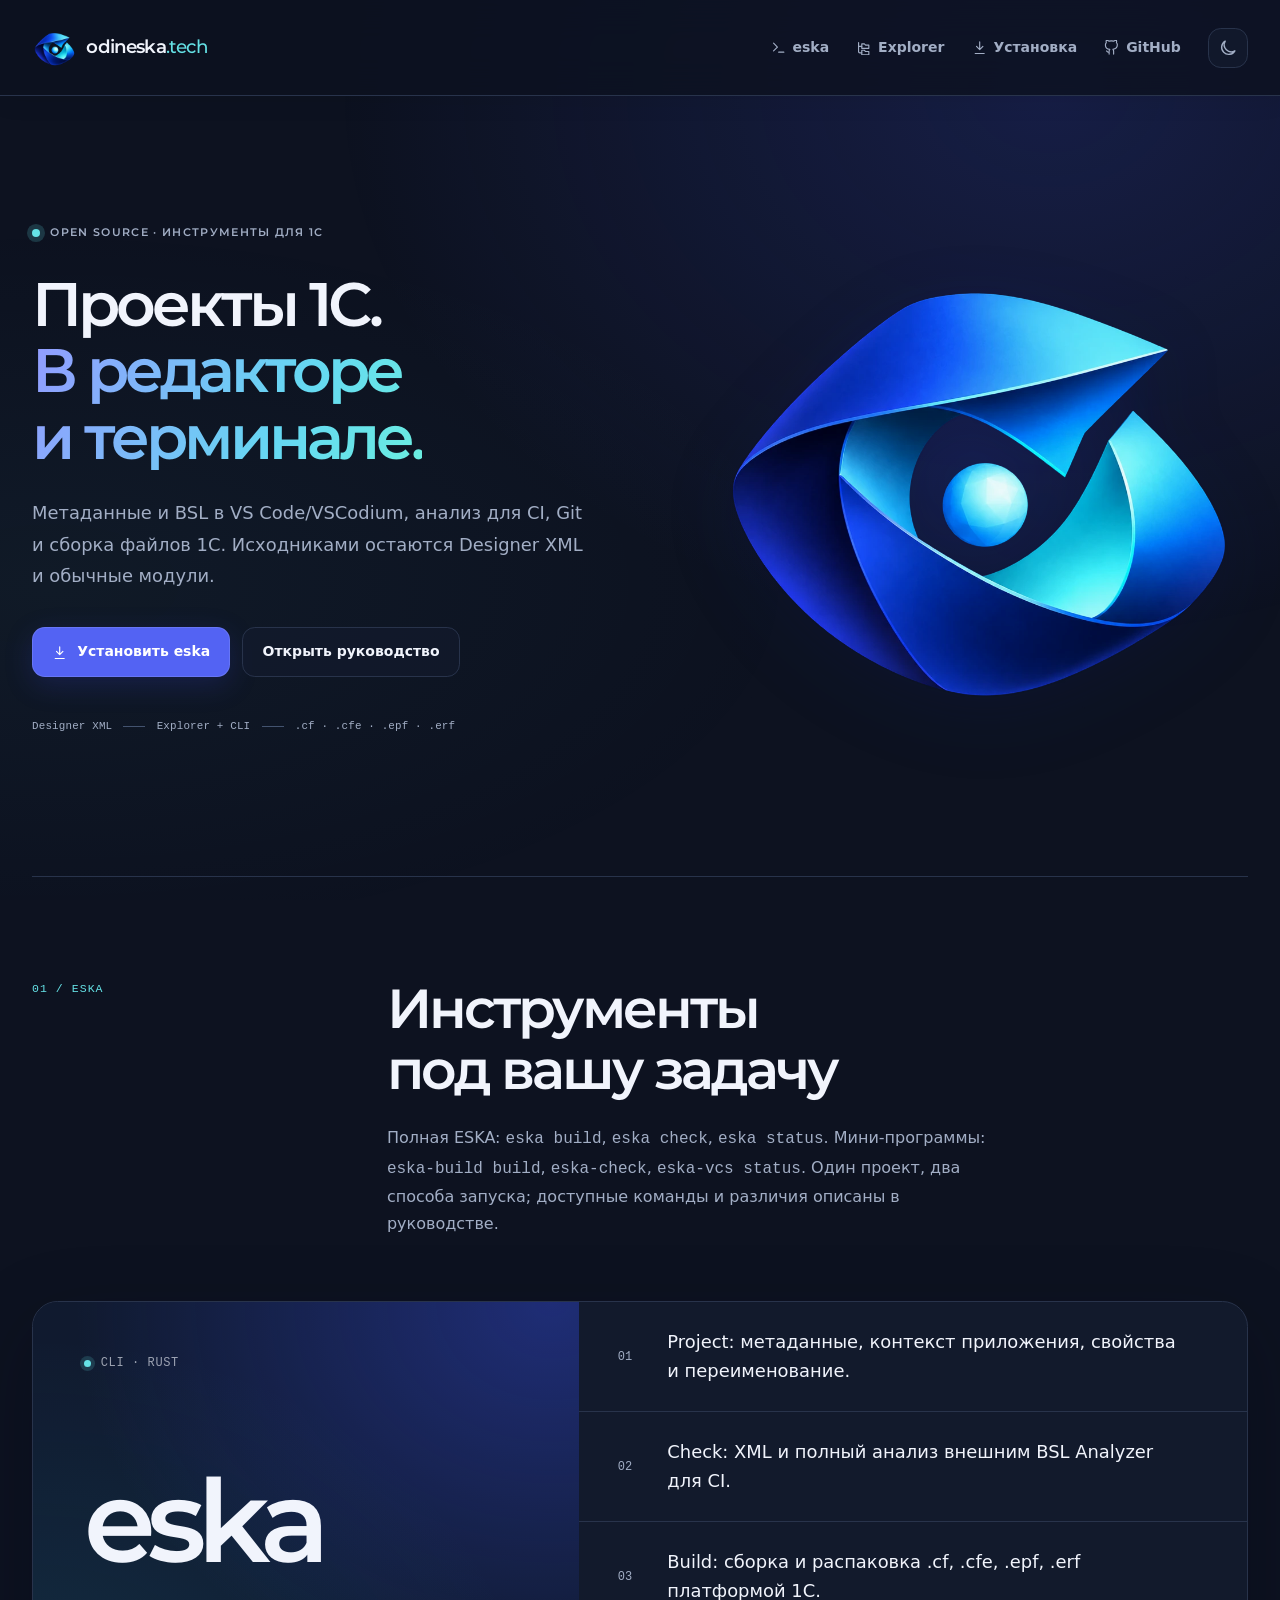
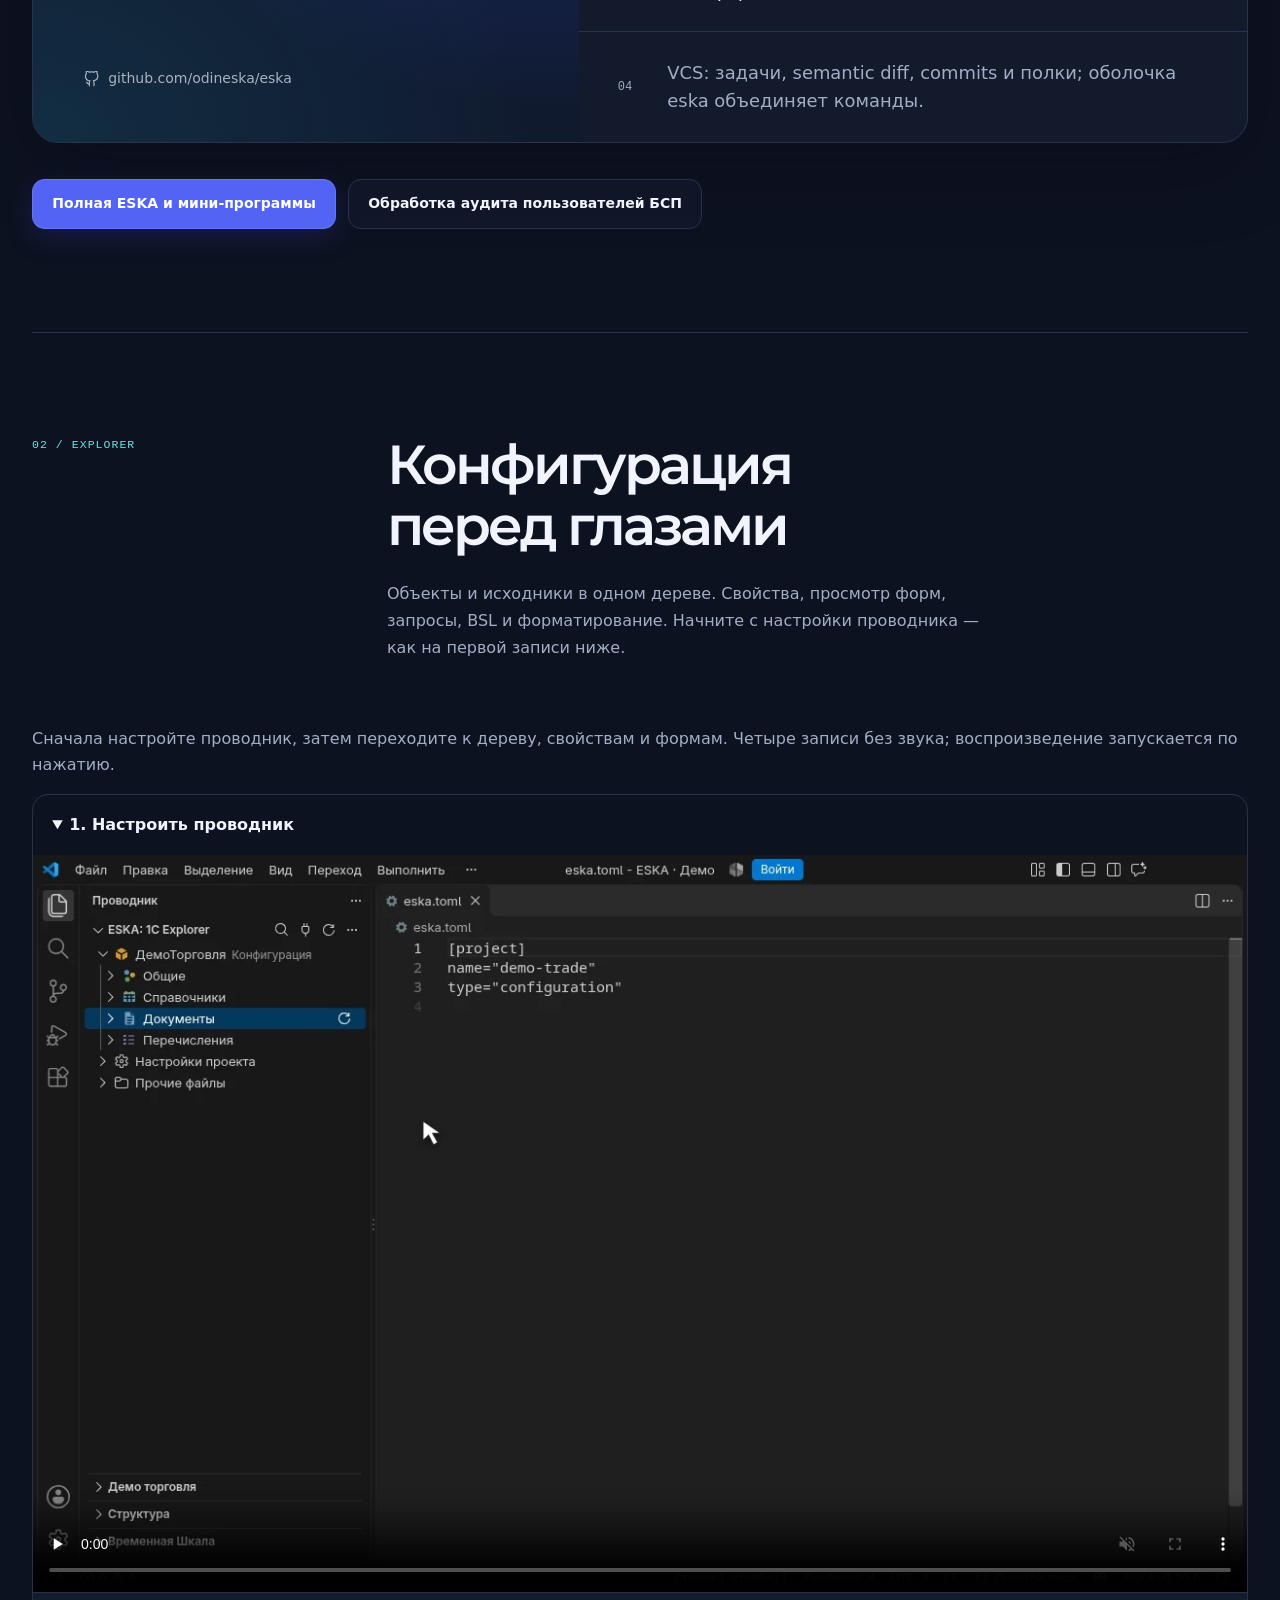
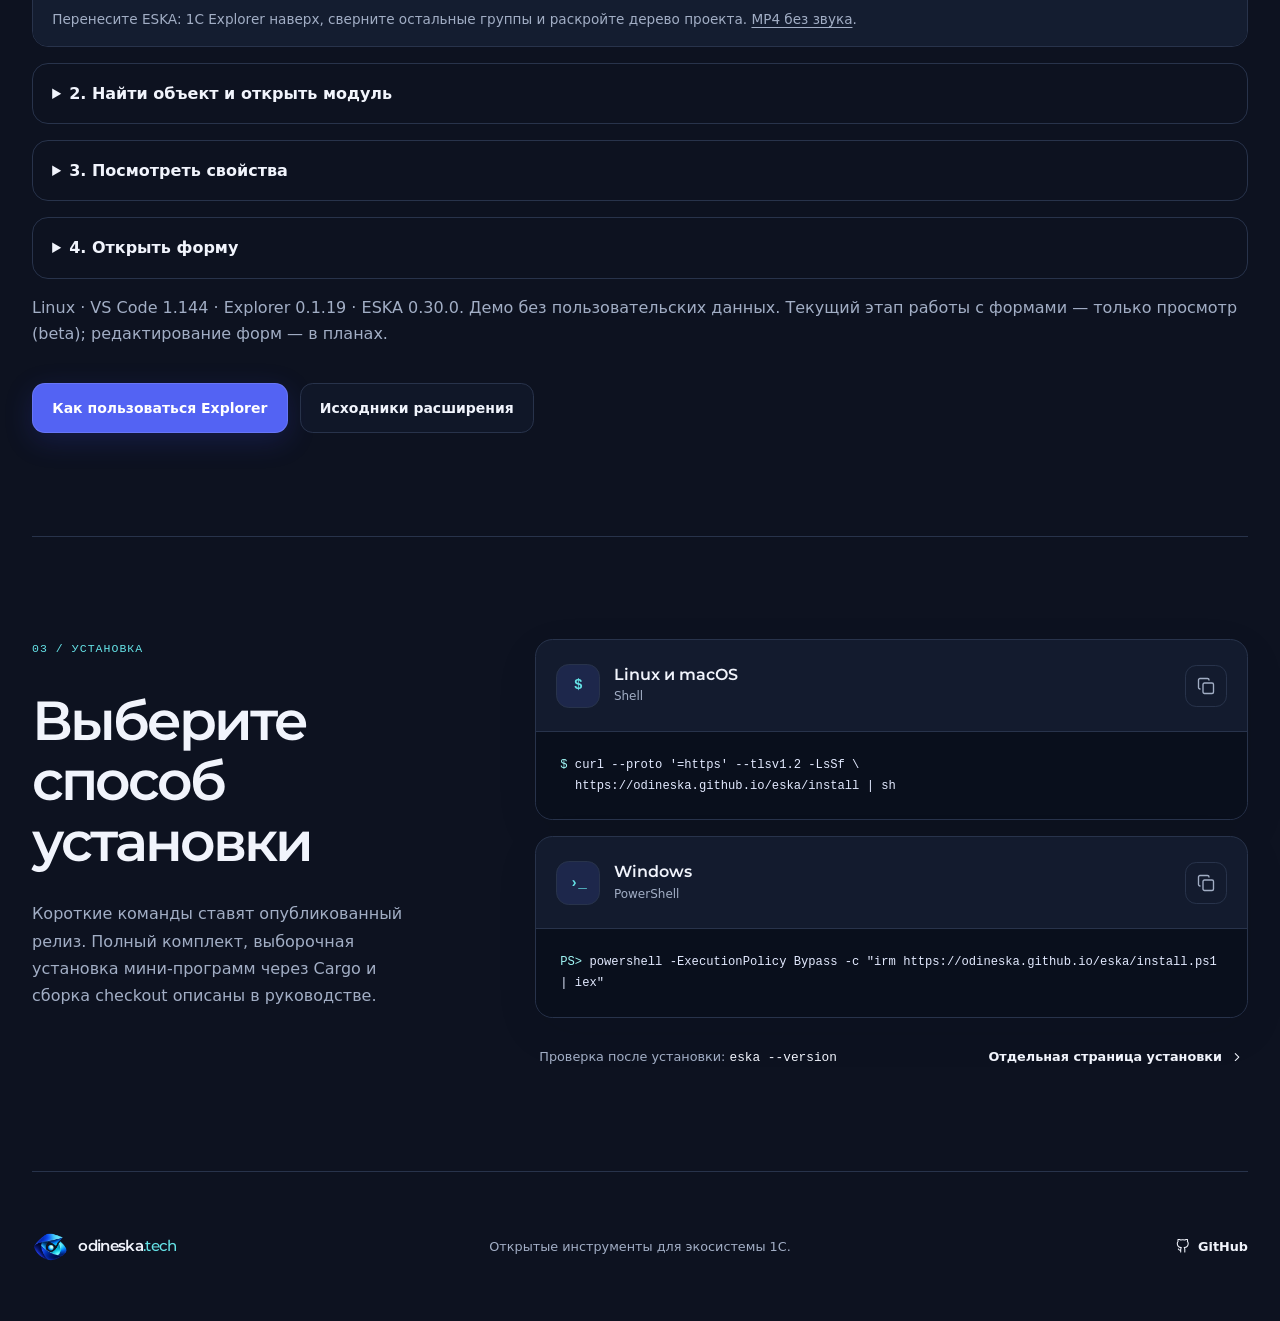
==== index.html @ 806c0d34 "docs(explorer): Добавлены скринкасты настройки, дерева, свойств и форм" ====
<!doctype html>
<html lang="ru" data-theme="dark">
  <head>
    <meta charset="utf-8">
    <meta name="viewport" content="width=device-width, initial-scale=1">
    <meta name="description" content="Odineska — открытые инструменты для разработки на платформе 1С: ESKA и Explorer для редактора, терминала и CI.">
    <meta name="theme-color" content="#0d1220">
    <title>Odineska — инструменты для разработки на 1С</title>
    <script src="./assets/theme.js"></script>
    <link rel="icon" href="./assets/brand/favicon.png" type="image/png">
    <link rel="preload" href="./assets/fonts/montserrat-semibold.woff2" as="font" type="font/woff2" crossorigin>
    <link rel="stylesheet" href="./assets/site.css">
  </head>
  <body>
    <a class="skip-link" href="#content">К содержанию</a>

    <header class="site-header shell">
      <a class="brand" href="./" aria-label="Odineska — главная">
        <img src="./assets/brand/odineska-mark.webp" alt="" width="40" height="40">
        <span class="brand-name">odineska<span>.tech</span></span>
      </a>

      <nav class="site-nav" aria-label="Основная навигация">
        <a href="#eska"><svg class="icon" aria-hidden="true"><use href="./assets/icons.svg#terminal"></use></svg>eska</a>
        <a href="#explorer"><svg class="icon" aria-hidden="true"><use href="./assets/icons.svg?v=2#folder-tree"></use></svg>Explorer</a>
        <a href="#install"><svg class="icon" aria-hidden="true"><use href="./assets/icons.svg#download"></use></svg>Установка</a>
        <a href="https://github.com/odineska" target="_blank" rel="noreferrer"><svg class="icon" aria-hidden="true"><use href="./assets/icons.svg#github"></use></svg>GitHub</a>
        <button class="theme-toggle" type="button" data-theme-toggle aria-label="Включить тёмную тему">
          <svg class="sun-icon" viewBox="0 0 24 24" aria-hidden="true">
            <circle cx="12" cy="12" r="3.5"></circle>
            <path d="M12 2v2M12 20v2M4.93 4.93l1.42 1.42M17.65 17.65l1.42 1.42M2 12h2M20 12h2M4.93 19.07l1.42-1.42M17.65 6.35l1.42-1.42"></path>
          </svg>
          <svg class="moon-icon" viewBox="0 0 24 24" aria-hidden="true">
            <path d="M20.25 15.35A8.5 8.5 0 0 1 8.65 3.75a8.5 8.5 0 1 0 11.6 11.6Z"></path>
          </svg>
        </button>
      </nav>
    </header>

    <main id="content">
      <section class="hero shell">
        <div class="hero-copy">
          <p class="eyebrow"><span></span> Open source · инструменты для 1С</p>
          <h1><span>Проекты 1С.</span><em><span>В редакторе</span><span>и терминале.</span></em></h1>
          <p class="hero-lead">Метаданные и BSL в VS Code/VSCodium, анализ для CI, Git и сборка файлов 1С. Исходниками остаются Designer XML и обычные модули.</p>
          <div class="hero-actions">
            <a class="button button-primary" href="#install">
              <svg class="icon" aria-hidden="true"><use href="./assets/icons.svg#download"></use></svg>
              Установить eska
            </a>
            <a class="button button-quiet" href="./eska/docs/">Открыть руководство</a>
          </div>
          <p aria-label="Рабочий процесс: Designer XML, Explorer и CLI, файл поставки" class="hero-flow"><span>Designer XML</span><i aria-hidden="true"></i><span>Explorer + CLI</span><i aria-hidden="true"></i><span>.cf · .cfe · .epf · .erf</span></p>
        </div>

        <div class="prism-stage">
          <img src="./assets/brand/odineska-prism.webp" alt="Призма Odineska: объёмный глаз из переплетённых плоскостей индиго и бирюзы" width="960" height="960" fetchpriority="high">
        </div>
      </section>

      <section class="product-section shell" id="eska">
        <div class="section-intro">
          <p class="section-index">01 / eska</p>
          <div class="section-copy">
            <h2>Инструменты<br/>под вашу задачу</h2>
            <p>Полная ESKA: <code>eska build</code>, <code>eska check</code>, <code>eska status</code>. Мини-программы: <code>eska-build build</code>, <code>eska-check</code>, <code>eska-vcs status</code>. Один проект, два способа запуска; доступные команды и различия описаны в руководстве.</p>
          </div>
        </div>
        <article class="product-card">
          <div class="product-name">
            <div>
              <span aria-hidden="true" class="status-dot"></span>
              <span>CLI · Rust</span>
            </div>
            <strong>
              eska
            </strong>
            <a class="link-with-icon" href="https://github.com/odineska/eska" rel="noreferrer" target="_blank">
      <svg aria-hidden="true" class="icon"><use href="./assets/icons.svg#github"></use></svg>
                    github.com/odineska/eska
                  </a>
          </div>
          <div class="feature-list">
            <div class="feature-row">
              <span>01</span>
              <p>Project: метаданные, контекст приложения, свойства и переименование.</p>
            </div>
            <div class="feature-row">
              <span>02</span>
              <p>Check: XML и полный анализ внешним BSL Analyzer для CI.</p>
            </div>
            <div class="feature-row">
              <span>03</span>
              <p>Build: сборка и распаковка .cf, .cfe, .epf, .erf платформой 1С.</p>
            </div>
            <div class="feature-row feature-row-muted">
              <span>04</span>
              <p>VCS: задачи, semantic diff, commits и полки; оболочка eska объединяет команды.</p>
            </div>
          </div>
        </article>
        <div class="hero-actions">
          <a class="button button-primary" href="./eska/docs/#components">Полная ESKA и мини-программы</a>
          <a class="button button-quiet" href="./eska/docs/#practice">Обработка аудита пользователей БСП</a>
        </div>
      </section>

      <section class="product-section shell" id="explorer">
        <div class="section-intro">
          <p class="section-index">02 / explorer</p>
          <div class="section-copy">
            <h2>Конфигурация<br/>перед глазами</h2>
            <p>Объекты и исходники в одном дереве. Свойства, просмотр форм, запросы, BSL и форматирование. Начните с настройки проводника — как на первой записи ниже.</p>
          </div>
        </div>
        <p class="demo-note">Сначала настройте проводник, затем переходите к дереву, свойствам и формам. Четыре записи без звука; воспроизведение запускается по нажатию.</p>
        <div class="demo-gallery">
          <details class="demo-scenario" open><summary>1. Настроить проводник</summary>
<figure class="doc-screenshot demo-figure" id="overview-setup">
  <video class="demo-video" controls muted playsinline preload="none" width="1248" height="758" poster="./assets/demos/2026-11/explorer-setup.webp" aria-label="Настроить проводник" aria-describedby="overview-setup-caption">
    <source src="./assets/demos/2026-11/explorer-setup.mp4" type="video/mp4"/>
    <a href="./assets/demos/2026-11/explorer-setup.mp4">Открыть видео: Настроить проводник</a>
  </video>
  <figcaption id="overview-setup-caption">Перенесите ESKA: 1C Explorer наверх, сверните остальные группы и раскройте дерево проекта. <a href="./assets/demos/2026-11/explorer-setup.mp4">MP4 без звука</a>.</figcaption>
</figure>
          </details>
          <details class="demo-scenario"><summary>2. Найти объект и открыть модуль</summary>
<figure class="doc-screenshot demo-figure" id="overview-tree">
  <video class="demo-video" controls muted playsinline preload="none" width="1248" height="758" poster="./assets/demos/2026-11/explorer-tree.webp" aria-label="Найти объект и открыть модуль" aria-describedby="overview-tree-caption">
    <source src="./assets/demos/2026-11/explorer-tree.mp4" type="video/mp4"/>
    <a href="./assets/demos/2026-11/explorer-tree.mp4">Открыть видео: Найти объект и открыть модуль</a>
  </video>
  <figcaption id="overview-tree-caption">Документ → реквизиты → табличная часть → модуль объекта BSL. <a href="./assets/demos/2026-11/explorer-tree.mp4">MP4 без звука</a>.</figcaption>
</figure>
          </details>
          <details class="demo-scenario"><summary>3. Посмотреть свойства</summary>
<figure class="doc-screenshot demo-figure" id="overview-properties">
  <video class="demo-video" controls muted playsinline preload="none" width="1248" height="758" poster="./assets/demos/2026-11/explorer-properties.webp" aria-label="Посмотреть свойства" aria-describedby="overview-properties-caption">
    <source src="./assets/demos/2026-11/explorer-properties.mp4" type="video/mp4"/>
    <a href="./assets/demos/2026-11/explorer-properties.mp4">Открыть видео: Посмотреть свойства</a>
  </video>
  <figcaption id="overview-properties-caption">Откройте свойства документа, найдите настройки номера и перейдите к исходному XML. <a href="./assets/demos/2026-11/explorer-properties.mp4">MP4 без звука</a>.</figcaption>
</figure>
          </details>
          <details class="demo-scenario"><summary>4. Открыть форму</summary>
<figure class="doc-screenshot demo-figure" id="overview-forms">
  <video class="demo-video" controls muted playsinline preload="none" width="1248" height="758" poster="./assets/demos/2026-11/explorer-forms.webp" aria-label="Открыть форму" aria-describedby="overview-forms-caption">
    <source src="./assets/demos/2026-11/explorer-forms.mp4" type="video/mp4"/>
    <a href="./assets/demos/2026-11/explorer-forms.mp4">Открыть видео: Открыть форму</a>
  </video>
  <figcaption id="overview-forms-caption">Выберите поле на форме, раскройте данные и переключите страницы «Товары» и «Дополнительно». <a href="./assets/demos/2026-11/explorer-forms.mp4">MP4 без звука</a>.</figcaption>
</figure>
          </details>
        </div>
        <p class="demo-note">Linux · VS Code 1.144 · Explorer 0.1.19 · ESKA 0.30.0. Демо без пользовательских данных. Текущий этап работы с формами — только просмотр (beta); редактирование форм — в планах.</p>
        <div class="hero-actions">
          <a class="button button-primary" href="./eska/docs/#explorer">Как пользоваться Explorer</a>
          <a class="button button-quiet" href="https://github.com/odineska/eska-vscode-explorer">Исходники расширения</a>
        </div>
      </section>

      <section class="install-section shell" id="install">
        <div class="section-intro install-intro">
          <p class="section-index">03 / установка</p>
          <h2>Выберите<br>способ установки</h2>
          <p>Короткие команды ставят опубликованный релиз. Полный комплект, выборочная установка мини-программ через Cargo и сборка checkout описаны в руководстве.</p>
        </div>

        <div class="install-grid">
          <article class="command-card">
            <div class="command-heading">
              <div>
                <span class="platform-icon" aria-hidden="true">$</span>
                <div>
                  <h3>Linux и macOS</h3>
                  <p>Shell</p>
                </div>
              </div>
              <button class="copy-button" type="button" data-copy="curl --proto '=https' --tlsv1.2 -LsSf https://odineska.github.io/eska/install | sh" aria-label="Копировать команду">
                <svg class="icon icon-copy" aria-hidden="true"><use href="./assets/icons.svg#copy"></use></svg>
                <svg class="icon icon-check" aria-hidden="true"><use href="./assets/icons.svg#check"></use></svg>
              </button>
            </div>
            <pre><code><span class="prompt">$</span> curl --proto '=https' --tlsv1.2 -LsSf \
  https://odineska.github.io/eska/install | sh</code></pre>
          </article>

          <article class="command-card">
            <div class="command-heading">
              <div>
                <span class="platform-icon" aria-hidden="true">›_</span>
                <div>
                  <h3>Windows</h3>
                  <p>PowerShell</p>
                </div>
              </div>
              <button class="copy-button" type="button" data-copy="powershell -ExecutionPolicy Bypass -c &quot;irm https://odineska.github.io/eska/install.ps1 | iex&quot;" aria-label="Копировать команду">
                <svg class="icon icon-copy" aria-hidden="true"><use href="./assets/icons.svg#copy"></use></svg>
                <svg class="icon icon-check" aria-hidden="true"><use href="./assets/icons.svg#check"></use></svg>
              </button>
            </div>
            <pre><code><span class="prompt">PS&gt;</span> powershell -ExecutionPolicy Bypass -c "irm https://odineska.github.io/eska/install.ps1 | iex"</code></pre>
          </article>

          <div class="install-footer">
            <p>Проверка после установки: <code>eska --version</code></p>
            <a class="link-with-icon" href="./eska/">Отдельная страница установки <svg class="icon" aria-hidden="true"><use href="./assets/icons.svg#arrow-right"></use></svg></a>
          </div>
        </div>
      </section>
    </main>

    <footer class="site-footer shell">
      <a class="brand footer-brand" href="./" aria-label="Odineska — главная">
        <img src="./assets/brand/odineska-mark.webp" alt="" width="32" height="32">
        <span class="brand-name">odineska<span>.tech</span></span>
      </a>
      <p>Открытые инструменты для экосистемы 1С.</p>
      <a class="link-with-icon" href="https://github.com/odineska" target="_blank" rel="noreferrer"><svg class="icon" aria-hidden="true"><use href="./assets/icons.svg#github"></use></svg>GitHub</a>
    </footer>

    <div class="copy-toast" role="status" aria-live="polite" aria-atomic="true"></div>
    <script src="./assets/site.js"></script>
  </body>
</html>
---- assets/site.css ----
@font-face {
  font-family: Montserrat;
  font-style: normal;
  font-weight: 500;
  font-display: swap;
  src: url("./fonts/montserrat-medium.woff2") format("woff2");
}

@font-face {
  font-family: Montserrat;
  font-style: normal;
  font-weight: 600;
  font-display: swap;
  src: url("./fonts/montserrat-semibold.woff2") format("woff2");
}

:root {
  color-scheme: dark;
  --bg: #0d1220;
  --surface: #141d30;
  --surface-strong: #101a2f;
  --text: #f1f4fc;
  --text-soft: #a2aec5;
  --text-inverse: #f1f4fc;
  --line: #28334b;
  --line-strong: #43536f;
  --accent: #65e2e6;
  --accent-bright: #a1f7f6;
  --accent-ink: #0d1a29;
  --button: #5363f3;
  --button-hover: #6574ff;
  --code-bg: #090f1c;
  --code-text: #e3eaff;
  --glow: rgb(64 83 234 / 19%);
  --shadow: 0 24px 80px rgb(0 5 20 / 24%);
  --radius-lg: 1.6rem;
  --radius-md: 1.1rem;
  --gutter: 32px;
  --content-width: 1240px;
  --header-height: 96px;
  --docs-nav-height: 64px;
  --shell: min(var(--content-width), calc(100% - var(--gutter) * 2));
}

:root[data-theme="light"] {
  color-scheme: light;
  --bg: #f3f6fc;
  --surface: #ffffff;
  --text: #18243c;
  --text-soft: #53627c;
  --line: #d8e0ef;
  --line-strong: #b3c0db;
  --accent: #146fa6;
  --accent-bright: #a1f7f6;
  --accent-ink: #ffffff;
  --glow: rgb(64 83 234 / 9%);
  --shadow: 0 24px 80px rgb(44 68 122 / 9%);
}

* {
  box-sizing: border-box;
}

html {
  scroll-behavior: smooth;
  scroll-padding-top: var(--header-height);
}

body {
  margin: 0;
  isolation: isolate;
  background: var(--bg);
  color: var(--text);
  font-family: system-ui, -apple-system, "Segoe UI", sans-serif;
  font-size: 1rem;
  line-height: 1.7;
  -webkit-font-smoothing: antialiased;
}

body::before {
  position: fixed;
  z-index: -1;
  inset: 0;
  background:
    radial-gradient(ellipse at 82% 10%, var(--glow), transparent 48%),
    radial-gradient(ellipse at 4% 65%, color-mix(in srgb, var(--accent) 4%, transparent), transparent 44%);
  content: "";
  pointer-events: none;
}

button,
a {
  -webkit-tap-highlight-color: transparent;
}

a {
  color: inherit;
  text-decoration: none;
}

.icon {
  width: 1.1em;
  height: 1.1em;
  flex: none;
  fill: none;
  stroke: currentColor;
  stroke-linecap: round;
  stroke-linejoin: round;
  stroke-width: 1.8;
}

.link-with-icon {
  display: inline-flex;
  gap: 0.5rem;
  align-items: center;
}

button {
  font: inherit;
}

img {
  display: block;
  height: auto;
  max-width: 100%;
}

code,
pre {
  font-family: "SFMono-Regular", Consolas, "Liberation Mono", monospace;
}

.shell {
  width: var(--shell);
  margin-inline: auto;
}

.skip-link {
  position: fixed;
  z-index: 100;
  top: 0.75rem;
  left: 0.75rem;
  padding: 0.65rem 1rem;
  transform: translateY(-150%);
  border-radius: 999px;
  background: var(--text);
  color: var(--bg);
}

.skip-link:focus {
  transform: translateY(0);
}

.site-header {
  position: sticky;
  z-index: 40;
  top: 0;
  display: flex;
  width: 100%;
  margin-inline: 0;
  padding-inline: max(var(--gutter), calc((100% - var(--content-width)) / 2));
  align-items: center;
  justify-content: space-between;
  gap: 1.5rem;
  min-height: var(--header-height);
  border-bottom: 1px solid var(--line);
  background: color-mix(in srgb, var(--bg) 82%, transparent);
  box-shadow: 0 4px 24px rgb(0 5 20 / 8%);
  -webkit-backdrop-filter: blur(18px);
  backdrop-filter: blur(18px);
}

.brand {
  display: inline-flex;
  gap: 0.65rem;
  align-items: center;
  flex: none;
  color: var(--text);
  font-family: Montserrat, system-ui, sans-serif;
  font-size: 1.15rem;
  font-weight: 600;
  letter-spacing: -0.045em;
  line-height: 1.1;
}

.brand img {
  width: 44px;
  height: 44px;
  flex: none;
  object-fit: contain;
}

.site-nav {
  display: flex;
  gap: 1.7rem;
  align-items: center;
  color: var(--text-soft);
  font-size: 0.875rem;
  font-weight: 550;
}

.site-nav > a {
  display: inline-flex;
  gap: 0.4rem;
  align-items: center;
  transition: color 160ms ease;
}

.site-nav > a:hover {
  color: var(--text);
}

.theme-toggle {
  position: relative;
  display: grid;
  width: 40px;
  height: 40px;
  padding: 0;
  flex: none;
  place-items: center;
  border: 1px solid var(--line);
  border-radius: 0.8rem;
  background: color-mix(in srgb, var(--surface) 65%, transparent);
  color: var(--text-soft);
  cursor: pointer;
  transition: border-color 160ms ease, background 160ms ease, color 160ms ease;
}

.theme-toggle:hover {
  border-color: var(--line-strong);
  background: var(--surface);
  color: var(--text);
}

.theme-toggle svg {
  position: absolute;
  width: 20px;
  fill: none;
  stroke: currentColor;
  stroke-linecap: round;
  stroke-linejoin: round;
  stroke-width: 1.7;
  transition: opacity 160ms ease, transform 220ms ease;
}

:root[data-theme="light"] .sun-icon,
:root[data-theme="dark"] .moon-icon {
  opacity: 1;
  transform: scale(1) rotate(0deg);
}

:root[data-theme="light"] .moon-icon,
:root[data-theme="dark"] .sun-icon {
  opacity: 0;
  transform: scale(0.55) rotate(-45deg);
}

.hero {
  display: grid;
  grid-template-columns: minmax(0, 1.12fr) minmax(0, 1fr);
  gap: clamp(2rem, 4vw, 4.5rem);
  align-items: center;
  min-height: min(780px, calc(100svh - 96px));
  padding-block: clamp(4rem, 7vw, 7rem) clamp(5rem, 8vw, 8rem);
}

.eyebrow {
  display: flex;
  gap: 0.65rem;
  align-items: center;
  margin: 0 0 1.8rem;
  color: var(--text-soft);
  font-family: Montserrat, system-ui, sans-serif;
  font-size: 0.69rem;
  font-weight: 600;
  letter-spacing: 0.12em;
  text-transform: uppercase;
}

.eyebrow > span:first-child {
  width: 8px;
  height: 8px;
  border-radius: 50%;
  background: var(--accent);
  box-shadow: 0 0 0 5px color-mix(in srgb, var(--accent) 18%, transparent);
}

.eyebrow b {
  font-weight: inherit;
}

.hero h1 {
  max-width: 760px;
  margin: 0;
  font-family: Montserrat, system-ui, sans-serif;
  font-size: clamp(2.8rem, 4.8vw, 4.5rem);
  font-weight: 600;
  letter-spacing: -0.065em;
  line-height: 1.08;
}

.hero h1 > span,
.hero h1 em,
.hero h1 em span {
  display: block;
}

.hero h1 em span {
  white-space: nowrap;
}

.hero h1 em {
  width: fit-content;
  background: linear-gradient(115deg, #929dff 2%, #65d8f2 65%, #6aeee0);
  background-clip: text;
  color: transparent;
  font-style: normal;
  font-weight: inherit;
}

.hero-lead {
  max-width: 555px;
  margin: 1.7rem 0 0;
  color: var(--text-soft);
  font-size: clamp(1.02rem, 1.4vw, 1.12rem);
  line-height: 1.75;
}

.hero-actions {
  display: flex;
  flex-wrap: wrap;
  gap: 0.75rem;
  margin-top: 2.25rem;
}

.button {
  display: inline-flex;
  gap: 0.6rem;
  min-height: 50px;
  padding: 0.8rem 1.2rem;
  align-items: center;
  justify-content: center;
  border: 1px solid transparent;
  border-radius: 0.8rem;
  font-size: 0.875rem;
  font-weight: 650;
  line-height: 1.4;
  transition: transform 160ms ease, box-shadow 160ms ease, background 160ms ease, border-color 160ms ease;
}

.button:hover {
  transform: translateY(-2px);
}

.button-primary {
  border-color: rgb(183 194 255 / 20%);
  background: var(--button);
  color: #ffffff;
  box-shadow: 0 8px 28px rgb(53 63 203 / 22%);
}

.button-primary:hover {
  background: var(--button-hover);
  box-shadow: 0 12px 36px rgb(53 63 203 / 30%);
}

.button-quiet {
  border-color: var(--line);
  background: color-mix(in srgb, var(--surface) 55%, transparent);
  color: var(--text);
}

.hero-flow {
  display: flex;
  gap: 0.7rem;
  align-items: center;
  flex-wrap: wrap;
  margin: 2.5rem 0 0;
  color: var(--text-soft);
  font-family: "SFMono-Regular", Consolas, "Liberation Mono", monospace;
  font-size: 0.68rem;
  letter-spacing: 0.015em;
}

.hero-flow i {
  width: 22px;
  height: 1px;
  background: var(--line-strong);
}

.hero > * {
  min-width: 0;
}

.brand-name {
  white-space: nowrap;
}

.brand-name > span {
  color: var(--accent);
  font-weight: 500;
}

.prism-stage {
  position: relative;
  isolation: isolate;
  width: min(100%, 560px);
  aspect-ratio: 1;
  margin-inline: auto;
}

.prism-stage::before {
  position: absolute;
  z-index: -1;
  inset: 12%;
  border-radius: 50%;
  background: radial-gradient(circle, rgb(54 77 239 / 18%), transparent 70%);
  content: "";
  filter: blur(22px);
  pointer-events: none;
}

.prism-stage img {
  width: 100%;
  height: 100%;
  object-fit: contain;
  filter: drop-shadow(0 18px 34px rgb(10 28 110 / 15%));
}

:root[data-theme="light"] .hero h1 em {
  background-image: linear-gradient(115deg, #4854c9, #126ca5 75%, #087f87);
}

h1,
h2,
h3 {
  font-family: Montserrat, system-ui, sans-serif;
  font-weight: 600;
}

.product-section,
.install-section {
  padding-block: clamp(4.5rem, 8vw, 7rem);
  border-top: 1px solid var(--line);
}

.section-intro {
  display: grid;
  grid-template-columns: 0.75fr 2fr;
  gap: 2rem;
  align-items: start;
  margin-bottom: clamp(2.5rem, 5vw, 4rem);
}

.section-intro > * {
  min-width: 0;
}

.section-index {
  margin: 0;
  color: var(--accent);
  font-family: "SFMono-Regular", Consolas, "Liberation Mono", monospace;
  font-size: 0.72rem;
  letter-spacing: 0.09em;
  text-transform: uppercase;
}

.section-intro h2 {
  margin: 0;
  font-size: clamp(2.35rem, 4.3vw, 3.75rem);
  font-weight: 600;
  letter-spacing: -0.055em;
  line-height: 1.1;
}

.section-copy > p {
  max-width: 620px;
  margin: 1.5rem 0 0;
  color: var(--text-soft);
  font-size: 1rem;
}

.product-card {
  display: grid;
  grid-template-columns: 0.9fr 1.1fr;
  overflow: hidden;
  border: 1px solid var(--line);
  border-radius: var(--radius-lg);
  background: color-mix(in srgb, var(--surface) 80%, transparent);
  box-shadow: var(--shadow);
}

.product-name {
  display: flex;
  min-height: 440px;
  padding: clamp(1.5rem, 4vw, 3.5rem);
  flex-direction: column;
  justify-content: space-between;
  background:
    radial-gradient(ellipse at 95% 0, rgb(55 76 234 / 38%), transparent 65%),
    radial-gradient(ellipse at 0 100%, rgb(34 179 199 / 13%), transparent 65%),
    var(--surface-strong);
  color: var(--text-inverse);
}

.product-name > div {
  display: flex;
  gap: 0.6rem;
  align-items: center;
  color: color-mix(in srgb, var(--text-inverse) 62%, transparent);
  font-family: "SFMono-Regular", Consolas, "Liberation Mono", monospace;
  font-size: 0.75rem;
  letter-spacing: 0.05em;
  text-transform: uppercase;
}

.status-dot {
  width: 7px;
  height: 7px;
  border-radius: 50%;
  background: var(--accent);
  box-shadow: 0 0 0 4px color-mix(in srgb, var(--accent) 16%, transparent);
}

.product-name strong {
  font-family: Montserrat, system-ui, sans-serif;
  font-size: clamp(4.5rem, 9vw, 7.5rem);
  font-weight: 600;
  letter-spacing: -0.08em;
  line-height: 1;
}

.product-name a {
  color: color-mix(in srgb, var(--text-inverse) 68%, transparent);
  font-size: 0.875rem;
  transition: color 160ms ease;
}

.product-name a .icon {
  width: 1rem;
  height: 1rem;
}

.product-name a:hover {
  color: var(--text-inverse);
}

.feature-list {
  display: flex;
  flex-direction: column;
  justify-content: stretch;
}

.feature-row {
  display: grid;
  min-height: 110px;
  padding: 1.5rem clamp(1.5rem, 3vw, 2.5rem);
  grid-template-columns: 2rem minmax(0, 1fr);
  gap: 1.1rem;
  align-items: center;
  border-bottom: 1px solid var(--line);
}

.feature-row:last-child {
  border-bottom: 0;
}

.feature-row > span {
  color: var(--text-soft);
  font-family: "SFMono-Regular", Consolas, "Liberation Mono", monospace;
  font-size: 0.75rem;
}

.feature-row p {
  max-width: 510px;
  margin: 0;
  font-size: clamp(1rem, 1.4vw, 1.12rem);
  font-weight: 500;
  line-height: 1.6;
}

.feature-row code {
  font-size: 0.84em;
  font-weight: 500;
}

.feature-row-muted p {
  color: var(--text-soft);
  font-size: clamp(0.95rem, 1.55vw, 1.12rem);
  font-weight: 520;
}

.install-section {
  display: grid;
  grid-template-columns: minmax(260px, 0.72fr) minmax(0, 1.28fr);
  gap: clamp(3rem, 8vw, 7rem);
}

.install-intro {
  display: block;
  margin: 0;
}

.install-intro h2 {
  margin-top: 2rem;
}

.install-intro > p:last-child {
  max-width: 390px;
  margin: 1.75rem 0 0;
  color: var(--text-soft);
  font-size: 1rem;
}

.install-grid {
  display: grid;
  gap: 1rem;
}

.command-card {
  min-width: 0;
  overflow: hidden;
  border: 1px solid var(--line);
  border-radius: var(--radius-md);
  background: color-mix(in srgb, var(--surface) 90%, transparent);
  box-shadow: 0 14px 44px rgb(0 8 30 / 8%);
}

.command-heading {
  display: flex;
  min-height: 92px;
  padding: 1.15rem 1.25rem;
  align-items: center;
  justify-content: space-between;
  border-bottom: 1px solid var(--line);
}

.command-heading > div {
  display: flex;
  gap: 0.85rem;
  align-items: center;
}

.platform-icon {
  display: grid;
  width: 44px;
  height: 44px;
  place-items: center;
  border: 1px solid var(--line);
  border-radius: 0.8rem;
  background: color-mix(in srgb, var(--button) 14%, var(--surface));
  color: var(--accent);
  font-family: "SFMono-Regular", Consolas, "Liberation Mono", monospace;
  font-size: 0.9rem;
  font-weight: 700;
}

.command-heading h2,
.command-heading h3 {
  margin: 0;
  font-size: 1rem;
  font-weight: 720;
  line-height: 1.25;
}

.command-heading p {
  margin: 0.1rem 0 0;
  color: var(--text-soft);
  font-size: 0.75rem;
}

.copy-button {
  display: grid;
  width: 42px;
  height: 42px;
  padding: 0;
  flex: none;
  place-items: center;
  border: 1px solid var(--line);
  border-radius: 0.7rem;
  background: transparent;
  color: var(--text-soft);
  cursor: pointer;
  transition: border-color 160ms ease, color 160ms ease, background 160ms ease;
}

.copy-button .icon {
  grid-area: 1 / 1;
  width: 18px;
  height: 18px;
  transition: opacity 160ms ease, transform 160ms ease;
}

.copy-button .icon-check {
  transform: scale(0.55);
  opacity: 0;
}

.copy-button[data-state="copied"] .icon-copy {
  transform: scale(0.55);
  opacity: 0;
}

.copy-button[data-state="copied"] .icon-check {
  transform: scale(1);
  opacity: 1;
}

.copy-button:hover {
  border-color: var(--line-strong);
  background: var(--bg);
  color: var(--text);
}

.copy-button[data-state="copied"] {
  border-color: color-mix(in srgb, var(--accent) 70%, var(--line));
  color: var(--text);
}

.command-card pre {
  margin: 0;
  padding: 1.4rem 1.5rem;
  overflow-x: auto;
  background: var(--code-bg);
  color: var(--code-text);
  font-size: 0.76rem;
  line-height: 1.75;
  white-space: pre-wrap;
  word-break: break-word;
}

.prompt {
  color: var(--accent-bright);
}

.install-footer {
  display: flex;
  padding: 0.75rem 0.25rem 0;
  align-items: center;
  justify-content: space-between;
  color: var(--text-soft);
  font-size: 0.8rem;
}

.install-footer p {
  margin: 0;
}

.install-footer code,
.install-note code {
  color: var(--text);
}

.install-footer a,
.compact-footer a {
  color: var(--text);
  font-weight: 700;
}

.site-footer {
  display: grid;
  min-height: 150px;
  grid-template-columns: 1fr auto 1fr;
  gap: 2rem;
  align-items: center;
  border-top: 1px solid var(--line);
  color: var(--text-soft);
  font-size: 0.8rem;
}

.footer-brand {
  justify-self: start;
  color: var(--text);
  font-size: 0.95rem;
}

.footer-brand img {
  width: 36px;
  height: 36px;
}

.site-footer > a:last-child {
  justify-self: end;
  color: var(--text);
  font-weight: 700;
}

.site-footer p {
  margin: 0;
}

.copy-toast {
  position: fixed;
  z-index: 20;
  right: 1.25rem;
  bottom: 1.25rem;
  padding: 0.7rem 1rem;
  transform: translateY(1rem);
  border: 1px solid var(--line-strong);
  border-radius: 0.8rem;
  background: var(--surface-strong);
  color: var(--text-inverse);
  font-size: 0.8rem;
  font-weight: 700;
  opacity: 0;
  pointer-events: none;
  transition: opacity 180ms ease, transform 180ms ease;
}

.copy-toast.is-visible {
  transform: translateY(0);
  opacity: 1;
}

/* Documentation */
.docs-shell {
  display: grid;
  grid-template-columns: 220px minmax(0, 1fr);
  gap: clamp(3rem, 7vw, 7rem);
  align-items: start;
  padding-block: 3.5rem 7rem;
  border-top: 1px solid var(--line);
}

.docs-sidebar {
  position: sticky;
  top: calc(var(--header-height) + 1.5rem);
  max-height: calc(100svh - var(--header-height) - 3rem);
  overflow-y: auto;
  overscroll-behavior: contain;
  scrollbar-width: thin;
}

.docs-sidebar-title {
  display: flex;
  padding-bottom: 1rem;
  align-items: center;
  justify-content: space-between;
  border-bottom: 1px solid var(--line);
  font-weight: 780;
  letter-spacing: -0.03em;
}

.docs-sidebar-title small {
  color: var(--text-soft);
  font-family: "SFMono-Regular", Consolas, "Liberation Mono", monospace;
  font-size: 0.68rem;
  font-weight: 600;
}

.docs-toc {
  display: grid;
  margin-top: 0.75rem;
}

.docs-toc a {
  padding: 0.5rem 0.65rem;
  border-left: 2px solid transparent;
  border-radius: 0 0.55rem 0.55rem 0;
  color: var(--text-soft);
  font-size: 0.78rem;
  line-height: 1.35;
  transition: color 160ms ease, background 160ms ease, border-color 160ms ease;
}

.docs-toc a:hover {
  color: var(--text);
  background: color-mix(in srgb, var(--accent) 5%, transparent);
}

.docs-toc a[aria-current="location"] {
  border-color: var(--accent);
  background: color-mix(in srgb, var(--accent) 10%, var(--surface));
  color: var(--accent);
  font-weight: 650;
}

.docs-content {
  width: min(100%, 860px);
  min-width: 0;
  overflow-wrap: anywhere;
}

.docs-hero {
  padding-block: clamp(2rem, 4vw, 4rem) clamp(5rem, 9vw, 8rem);
}

.docs-hero h1 {
  max-width: 770px;
  margin: 0;
  font-size: clamp(3.4rem, 7vw, 6rem);
  font-weight: 600;
  letter-spacing: -0.065em;
  line-height: 1.04;
}

.docs-hero > p:not(.eyebrow) {
  max-width: 650px;
  margin: 2rem 0 0;
  color: var(--text-soft);
  font-size: clamp(1.05rem, 1.7vw, 1.3rem);
  line-height: 1.55;
}

.docs-hero-actions {
  display: flex;
  flex-wrap: wrap;
  gap: 0.75rem;
  margin-top: 2.25rem;
}

.doc-section {
  padding-block: clamp(4.5rem, 8vw, 7rem);
  scroll-margin-top: 1.5rem;
  border-top: 1px solid var(--line);
}

.doc-heading {
  display: grid;
  margin-bottom: 3rem;
  grid-template-columns: 3rem minmax(0, 1fr);
  gap: 1.25rem;
  align-items: start;
}

.doc-heading > span {
  padding-top: 0.5rem;
  color: var(--text-soft);
  font-family: "SFMono-Regular", Consolas, "Liberation Mono", monospace;
  font-size: 0.72rem;
  letter-spacing: 0.08em;
}

.doc-heading h2 {
  margin: 0;
  font-size: clamp(2rem, 4vw, 3.4rem);
  font-weight: 600;
  letter-spacing: -0.05em;
  line-height: 1.13;
  overflow-wrap: anywhere;
}

.doc-heading p {
  max-width: 590px;
  margin: 1rem 0 0;
  color: var(--text-soft);
  font-size: 1rem;
}

.doc-section h3 {
  margin: 3rem 0 0.8rem;
  font-size: 1.12rem;
  letter-spacing: -0.025em;
  line-height: 1.35;
}

.doc-section h3[id] {
  scroll-margin-top: 2rem;
}

.doc-section > p,
.doc-columns p,
.workflow-steps p {
  max-width: 760px;
  margin: 1.1rem 0 0;
  color: var(--text-soft);
}

.doc-section p code,
.doc-section td code,
.doc-section th code {
  padding: 0.08em 0.32em;
  border: 1px solid color-mix(in srgb, var(--line) 75%, transparent);
  border-radius: 0.35rem;
  background: color-mix(in srgb, var(--surface) 72%, transparent);
  color: var(--text);
  font-size: 0.87em;
}

.doc-section pre,
.doc-columns pre,
.workflow-steps pre {
  margin: 1rem 0 0;
  padding: 1.25rem 1.4rem;
  overflow-x: auto;
  border: 1px solid color-mix(in srgb, var(--line) 38%, transparent);
  border-radius: 1rem;
  background: var(--code-bg);
  color: var(--code-text);
  font-size: 0.79rem;
  line-height: 1.75;
}

.docs-command-grid {
  display: grid;
  gap: 1rem;
}

.docs-command-grid + p {
  margin-top: 1.75rem;
}

.requirement-grid {
  display: grid;
  grid-template-columns: repeat(2, minmax(0, 1fr));
  gap: 1rem;
}

.requirement-card {
  padding: 1.5rem;
  border: 1px solid var(--line);
  border-radius: var(--radius-md);
  background: color-mix(in srgb, var(--surface) 78%, transparent);
}

.requirement-card strong,
.requirement-card span {
  display: block;
}

.requirement-card strong {
  font-size: 1.1rem;
  letter-spacing: -0.025em;
}

.requirement-card span {
  margin-top: 0.1rem;
  color: var(--text-soft);
  font-family: "SFMono-Regular", Consolas, "Liberation Mono", monospace;
  font-size: 0.68rem;
  letter-spacing: 0.06em;
  text-transform: uppercase;
}

.requirement-card p {
  margin: 1rem 0 0;
  color: var(--text-soft);
  font-size: 0.88rem;
  line-height: 1.6;
}

.doc-callout {
  display: grid;
  margin-top: 2rem;
  padding: 1.4rem 1.5rem;
  grid-template-columns: minmax(150px, 0.55fr) minmax(0, 1.45fr);
  gap: 1.5rem;
  align-items: start;
  border: 1px solid color-mix(in srgb, var(--accent) 28%, var(--line));
  border-radius: var(--radius-md);
  background: color-mix(in srgb, var(--accent) 5%, var(--surface));
}

.doc-callout strong {
  font-size: 0.9rem;
  line-height: 1.4;
}

.doc-callout p {
  margin: 0;
  color: var(--text-soft);
  font-size: 0.86rem;
  line-height: 1.6;
}

.doc-callout-warning {
  border-color: color-mix(in srgb, #e88b3e 55%, var(--line));
  background: color-mix(in srgb, #e88b3e 9%, var(--surface));
}

.doc-columns {
  display: grid;
  margin-top: 2rem;
  grid-template-columns: repeat(2, minmax(0, 1fr));
  gap: 1rem;
}

.doc-columns > div {
  min-width: 0;
}

.doc-columns h3 {
  margin-top: 0;
}

.table-wrap {
  margin-top: 2rem;
  overflow-x: auto;
  border: 1px solid var(--line);
  border-radius: var(--radius-md);
  background: color-mix(in srgb, var(--surface) 76%, transparent);
}

.table-wrap table {
  width: 100%;
  border-collapse: collapse;
  font-size: 0.85rem;
}

.table-wrap th,
.table-wrap td {
  padding: 0.95rem 1rem;
  border-bottom: 1px solid var(--line);
  text-align: left;
  vertical-align: top;
}

.table-wrap th {
  color: var(--text-soft);
  font-size: 0.68rem;
  font-weight: 700;
  letter-spacing: 0.06em;
  text-transform: uppercase;
}

.table-wrap tr:last-child td {
  border-bottom: 0;
}

.status-grid {
  display: grid;
  margin-top: 2rem;
  grid-template-columns: repeat(2, minmax(0, 1fr));
  overflow: hidden;
  border: 1px solid var(--line);
  border-radius: var(--radius-md);
  background: color-mix(in srgb, var(--surface) 76%, transparent);
}

.status-grid > div {
  display: grid;
  padding: 1rem 1.1rem;
  grid-template-columns: 5rem minmax(0, 1fr);
  gap: 0.8rem;
  align-items: center;
  border-right: 1px solid var(--line);
  border-bottom: 1px solid var(--line);
}

.status-grid > div:nth-child(2n) {
  border-right: 0;
}

.status-grid > div:nth-last-child(-n + 2) {
  border-bottom: 0;
}

.status-grid p {
  margin: 0;
  color: var(--text-soft);
  font-size: 0.82rem;
}

.status {
  justify-self: start;
  padding: 0.22rem 0.52rem;
  border-radius: 999px;
  font-family: "SFMono-Regular", Consolas, "Liberation Mono", monospace;
  font-size: 0.66rem;
  font-weight: 750;
}

.status-ok {
  background: #dff4e5;
  color: #195c2a;
}

.status-warn {
  background: #fff1c2;
  color: #705000;
}

.status-fail {
  background: #fee2df;
  color: #8b2821;
}

.status-skip {
  background: color-mix(in srgb, var(--line) 75%, var(--surface));
  color: var(--text-soft);
}

.workflow-steps {
  display: grid;
  margin: 0;
  padding: 0;
  gap: 0;
  list-style: none;
}

.workflow-steps > li {
  display: grid;
  padding: 2.2rem 0;
  grid-template-columns: 3rem minmax(0, 1fr);
  gap: 1.25rem;
  border-bottom: 1px solid var(--line);
}

.workflow-steps > li:first-child {
  padding-top: 0;
}

.workflow-steps > li:last-child {
  padding-bottom: 0;
  border-bottom: 0;
}

.workflow-steps > li > span {
  display: grid;
  width: 2.5rem;
  height: 2.5rem;
  place-items: center;
  border: 1px solid color-mix(in srgb, var(--accent) 58%, var(--line));
  border-radius: 50%;
  background: color-mix(in srgb, var(--accent) 12%, var(--surface));
  font-family: "SFMono-Regular", Consolas, "Liberation Mono", monospace;
  font-size: 0.72rem;
  font-weight: 750;
}

.workflow-steps h3 {
  margin: 0 0 0.8rem;
  font-size: 1.15rem;
}

.exit-codes {
  display: grid;
  margin-top: 2rem;
  grid-template-columns: repeat(3, 1fr);
  overflow: hidden;
  border: 1px solid var(--line);
  border-radius: var(--radius-md);
  background: color-mix(in srgb, var(--surface) 76%, transparent);
}

.exit-codes > div {
  display: grid;
  padding: 1.3rem;
  border-right: 1px solid var(--line);
}

.exit-codes > div:last-child {
  border-right: 0;
}

.exit-codes strong {
  font-family: "SFMono-Regular", Consolas, "Liberation Mono", monospace;
  font-size: 1.8rem;
  line-height: 1;
}

.exit-codes span {
  margin-top: 0.5rem;
  color: var(--text-soft);
  font-size: 0.75rem;
}

.command-reference {
  overflow: hidden;
  border: 1px solid var(--line);
  border-radius: var(--radius-md);
  background: color-mix(in srgb, var(--surface) 76%, transparent);
}

.command-reference > div {
  display: grid;
  min-height: 58px;
  padding: 0.9rem 1rem;
  grid-template-columns: minmax(210px, 0.75fr) minmax(0, 1.25fr);
  gap: 1.25rem;
  align-items: center;
  border-bottom: 1px solid var(--line);
}

.command-reference > div:last-child {
  border-bottom: 0;
}

.command-reference code {
  font-size: 0.77rem;
  font-weight: 700;
}

.command-reference span {
  color: var(--text-soft);
  font-size: 0.8rem;
}

.docs-end {
  display: flex;
  padding-top: 2.5rem;
  flex-wrap: wrap;
  gap: 1.5rem;
  border-top: 1px solid var(--line);
  color: var(--text-soft);
  font-size: 0.8rem;
  font-weight: 700;
}

.docs-end a:hover {
  color: var(--text);
}

.docs-up-icon {
  transform: rotate(-90deg);
}

.docs-footer {
  margin-top: 7rem;
}

/* Standalone installer */
.install-page {
  min-height: 100svh;
}

.install-main {
  display: grid;
  min-height: calc(100svh - 242px);
  padding-block: clamp(4rem, 9vw, 8rem);
  grid-template-columns: minmax(260px, 0.75fr) minmax(0, 1.25fr);
  gap: clamp(3rem, 8vw, 7rem);
  align-items: start;
}

.install-hero {
  position: sticky;
  top: 3rem;
}

.back-link {
  display: inline-flex;
  gap: 0.5rem;
  align-items: center;
  margin-bottom: 3rem;
  color: var(--text-soft);
  font-size: 0.8rem;
  font-weight: 700;
}

.install-hero h1 {
  margin: 0;
  font-size: clamp(3rem, 5vw, 5rem);
  font-weight: 600;
  letter-spacing: -0.06em;
  line-height: 1.08;
}

.install-hero > p:not(.eyebrow) {
  max-width: 370px;
  margin: 1.5rem 0 0;
  color: var(--text-soft);
  font-size: 1.05rem;
}

.standalone-install {
  gap: 1.25rem;
}

.standalone-install .command-card pre {
  min-height: 112px;
  padding: 1.65rem;
  font-size: 0.82rem;
}

.install-note {
  display: grid;
  padding: 1.4rem 1.5rem;
  grid-template-columns: auto 1fr;
  gap: 2rem;
  align-items: center;
  border: 1px solid var(--line);
  border-radius: var(--radius-md);
  background: color-mix(in srgb, var(--surface) 72%, transparent);
}

.install-note > div {
  display: grid;
  gap: 0.2rem;
}

.install-note span {
  color: var(--text-soft);
  font-size: 0.7rem;
  font-weight: 700;
  letter-spacing: 0.06em;
  text-transform: uppercase;
}

.install-note p {
  margin: 0;
  color: var(--text-soft);
  font-size: 0.8rem;
  line-height: 1.5;
}

.compact-footer {
  grid-template-columns: 1fr 1fr;
}

.compact-footer a {
  justify-self: end;
}

:focus-visible {
  outline: 3px solid color-mix(in srgb, var(--accent) 82%, transparent);
  outline-offset: 4px;
}

@media (max-width: 1100px) {
  .docs-shell {
    display: block;
  }

  .docs-sidebar {
    z-index: 30;
    top: var(--header-height);
    height: var(--docs-nav-height);
    max-height: none;
    min-width: 0;
    overflow: visible;
    border-bottom: 1px solid var(--line);
    background: color-mix(in srgb, var(--bg) 90%, transparent);
    -webkit-backdrop-filter: blur(18px);
    backdrop-filter: blur(18px);
  }

  .docs-sidebar-title {
    display: none;
  }

  .docs-toc {
    display: flex;
    height: 100%;
    margin: 0;
    padding-block: 0.5rem;
    gap: 0.4rem;
    align-items: center;
    overflow-x: auto;
    scrollbar-width: thin;
  }

  .docs-toc a {
    flex: none;
    border-left: 0;
    border-bottom: 2px solid transparent;
    border-radius: 0.55rem;
    white-space: nowrap;
  }

  .docs-content {
    width: 100%;
    margin-top: 3rem;
  }

  .doc-section,
  .doc-section h3[id],
  .doc-section .demo-figure {
    scroll-margin-top: calc(var(--docs-nav-height) + 1rem);
  }

  .hero-copy {
    position: relative;
    z-index: 1;
  }

  .hero h1 {
    max-width: 850px;
  }

  .section-intro {
    grid-template-columns: 1fr;
  }

  .product-card {
    grid-template-columns: 1fr;
  }

  .product-name {
    min-height: 310px;
  }

  .install-section,
  .install-main {
    grid-template-columns: 1fr;
  }

  .install-hero {
    position: static;
  }

  .install-intro > p:last-child {
    max-width: 560px;
  }
}

@media (max-width: 880px) {
  .hero {
    grid-template-columns: 1fr;
    gap: 1.5rem;
    min-height: auto;
    padding-block: 4rem;
  }

  .hero h1 {
    font-size: clamp(3rem, 7.5vw, 4.5rem);
  }

  .prism-stage {
    width: min(76vw, 440px);
  }
}

@media (max-width: 640px) {
  :root {
    --gutter: 18px;
    --header-height: 76px;
    --radius-lg: 1.35rem;
    --radius-md: 1rem;
  }

  .brand {
    gap: 0.4rem;
    font-size: 1rem;
  }

  .brand img {
    width: 36px;
    height: 36px;
  }

  .site-nav {
    gap: 0.5rem;
  }

  .site-nav > a:not(:last-of-type) {
    display: none;
  }

  .site-nav > a {
    padding: 0.6rem;
    font-size: 0;
  }

  .site-nav > a .icon {
    font-size: 1.15rem;
  }

  .docs-shell {
    padding-block: 2rem 4rem;
  }

  .docs-hero {
    padding-block: 2rem 5rem;
  }

  .docs-hero h1 {
    font-size: clamp(2.25rem, 10vw, 3rem);
  }

  .docs-hero-actions .button {
    width: 100%;
  }

  .doc-section {
    padding-block: 4.5rem;
  }

  .doc-heading {
    margin-bottom: 2.5rem;
    grid-template-columns: 1fr;
    gap: 0.7rem;
  }

  .doc-heading > span {
    padding-top: 0;
  }

  .doc-heading h2 {
    font-size: 2.65rem;
  }

  .requirement-grid,
  .doc-columns,
  .status-grid,
  .doc-callout,
  .command-reference > div {
    grid-template-columns: 1fr;
  }

  .status-grid > div,
  .status-grid > div:nth-child(2n),
  .status-grid > div:nth-last-child(-n + 2) {
    grid-template-columns: 5rem minmax(0, 1fr);
    border-right: 0;
    border-bottom: 1px solid var(--line);
  }

  .status-grid > div:last-child {
    border-bottom: 0;
  }

  .workflow-steps > li {
    grid-template-columns: 2.5rem minmax(0, 1fr);
    gap: 0.8rem;
  }

  .exit-codes {
    grid-template-columns: 1fr;
  }

  .exit-codes > div {
    grid-template-columns: 3rem 1fr;
    align-items: center;
    border-right: 0;
    border-bottom: 1px solid var(--line);
  }

  .exit-codes > div:last-child {
    border-bottom: 0;
  }

  .exit-codes span {
    margin-top: 0;
  }

  .command-reference > div {
    gap: 0.35rem;
    align-items: start;
  }

  .docs-footer {
    margin-top: 4rem;
  }

  .hero {
    gap: 1.25rem;
    padding-block: 3.5rem 4rem;
  }

  .prism-stage {
    width: min(86vw, 380px);
  }

  .hero h1 {
    font-size: clamp(2.35rem, 10.7vw, 3.75rem);
  }

  .hero-lead {
    font-size: 1.05rem;
  }

  .button {
    width: 100%;
  }

  .hero-flow {
    flex-wrap: wrap;
  }

  .section-intro h2 {
    font-size: clamp(1.9rem, 8.5vw, 2.75rem);
  }

  .product-name {
    min-height: 260px;
  }

  .feature-row {
    grid-template-columns: 2rem 1fr;
    gap: 0.75rem;
  }

  .install-footer,
  .site-footer,
  .install-note {
    grid-template-columns: 1fr;
  }

  .install-footer {
    display: grid;
    gap: 0.7rem;
  }

  .site-footer {
    min-height: 190px;
    padding-block: 2rem;
    gap: 1rem;
  }

  .site-footer > *,
  .footer-brand,
  .site-footer > a:last-child,
  .compact-footer a {
    justify-self: start;
  }

  .command-heading {
    align-items: flex-start;
  }

  .install-main {
    min-height: calc(100svh - 266px);
    padding-block: 3rem 5rem;
  }

  .install-hero h1 {
    font-size: clamp(2.3rem, 10.5vw, 3.75rem);
  }

  .back-link {
    margin-bottom: 2rem;
  }
}

@media (prefers-reduced-motion: reduce) {
  html {
    scroll-behavior: auto;
  }

  *,
  *::before,
  *::after {
    scroll-behavior: auto !important;
    transition-duration: 0.01ms !important;
    animation-duration: 0.01ms !important;
    animation-iteration-count: 1 !important;
  }
}

/* Documentation screenshots retain their original proportions at every width. */
.doc-screenshot {
  margin: 2rem 0;
  overflow: hidden;
  border: 1px solid var(--line);
  border-radius: 1rem;
  background: var(--surface);
}

.doc-screenshot a,
.doc-screenshot img {
  display: block;
}

.doc-screenshot img {
  max-width: 100%;
  height: auto;
  margin-inline: auto;
}

.doc-screenshot figcaption {
  padding: 1rem 1.2rem;
  border-top: 1px solid var(--line);
  color: var(--text-soft);
  font-size: 0.85rem;
  line-height: 1.55;
}

.screenshot-grid {
  display: grid;
  grid-template-columns: repeat(2, minmax(0, 1fr));
  gap: 1.5rem;
  align-items: start;
}

.screenshot-grid .doc-screenshot {
  margin-block: 0;
}

.screenshot-wide img {
  width: 100%;
}

.docs-hero > p.guide-date {
  font-size: 0.9rem;
}

.doc-section a:not(.button) {
  text-decoration: underline;
  text-underline-offset: 0.2em;
}

.doc-section a:hover,
.install-release-note a:hover {
  text-decoration-thickness: 2px;
}

.install-release-note a {
  color: var(--text);
  text-decoration: underline;
  text-underline-offset: 0.2em;
}

.install-release-note {
  margin-top: 0;
  grid-template-columns: 1fr;
  gap: 0.75rem;
}

@media (max-width: 760px) {
  .screenshot-grid {
    grid-template-columns: 1fr;
  }
}

/* Expandable command help uses the same code style as the guide. */
.doc-section details {
  margin-top: 1rem;
  padding: 1rem;
  border: 1px solid var(--line);
  border-radius: 1rem;
}

.doc-section summary {
  cursor: pointer;
  font-weight: 600;
  overflow-wrap: anywhere;
}

/* Silent demos keep their native aspect ratio and load only when played. */
.demo-video {
  display: block;
  width: 100%;
  height: auto;
  aspect-ratio: 1248 / 758;
  background: #1f1f1f;
}

.demo-gallery {
  display: grid;
  gap: 1rem;
}

.demo-scenario {
  border: 1px solid var(--line);
  border-radius: 1rem;
  overflow: hidden;
}

.demo-scenario > summary {
  padding: 1rem 1.2rem;
  cursor: pointer;
  font-weight: 600;
}

.demo-scenario > summary:focus-visible {
  outline: 2px solid var(--accent);
  outline-offset: -4px;
}

.demo-scenario .demo-figure {
  margin: 0;
  border: 0;
  border-radius: 0;
}

.demo-note {
  color: var(--text-soft);
  line-height: 1.65;
}

.install-demo {
  margin-top: 3rem;
}

.demo-figure figcaption a {
  display: inline;
  text-decoration: underline;
  text-underline-offset: 0.2em;
}

.demo-figure {
  scroll-margin-top: 1.5rem;
}
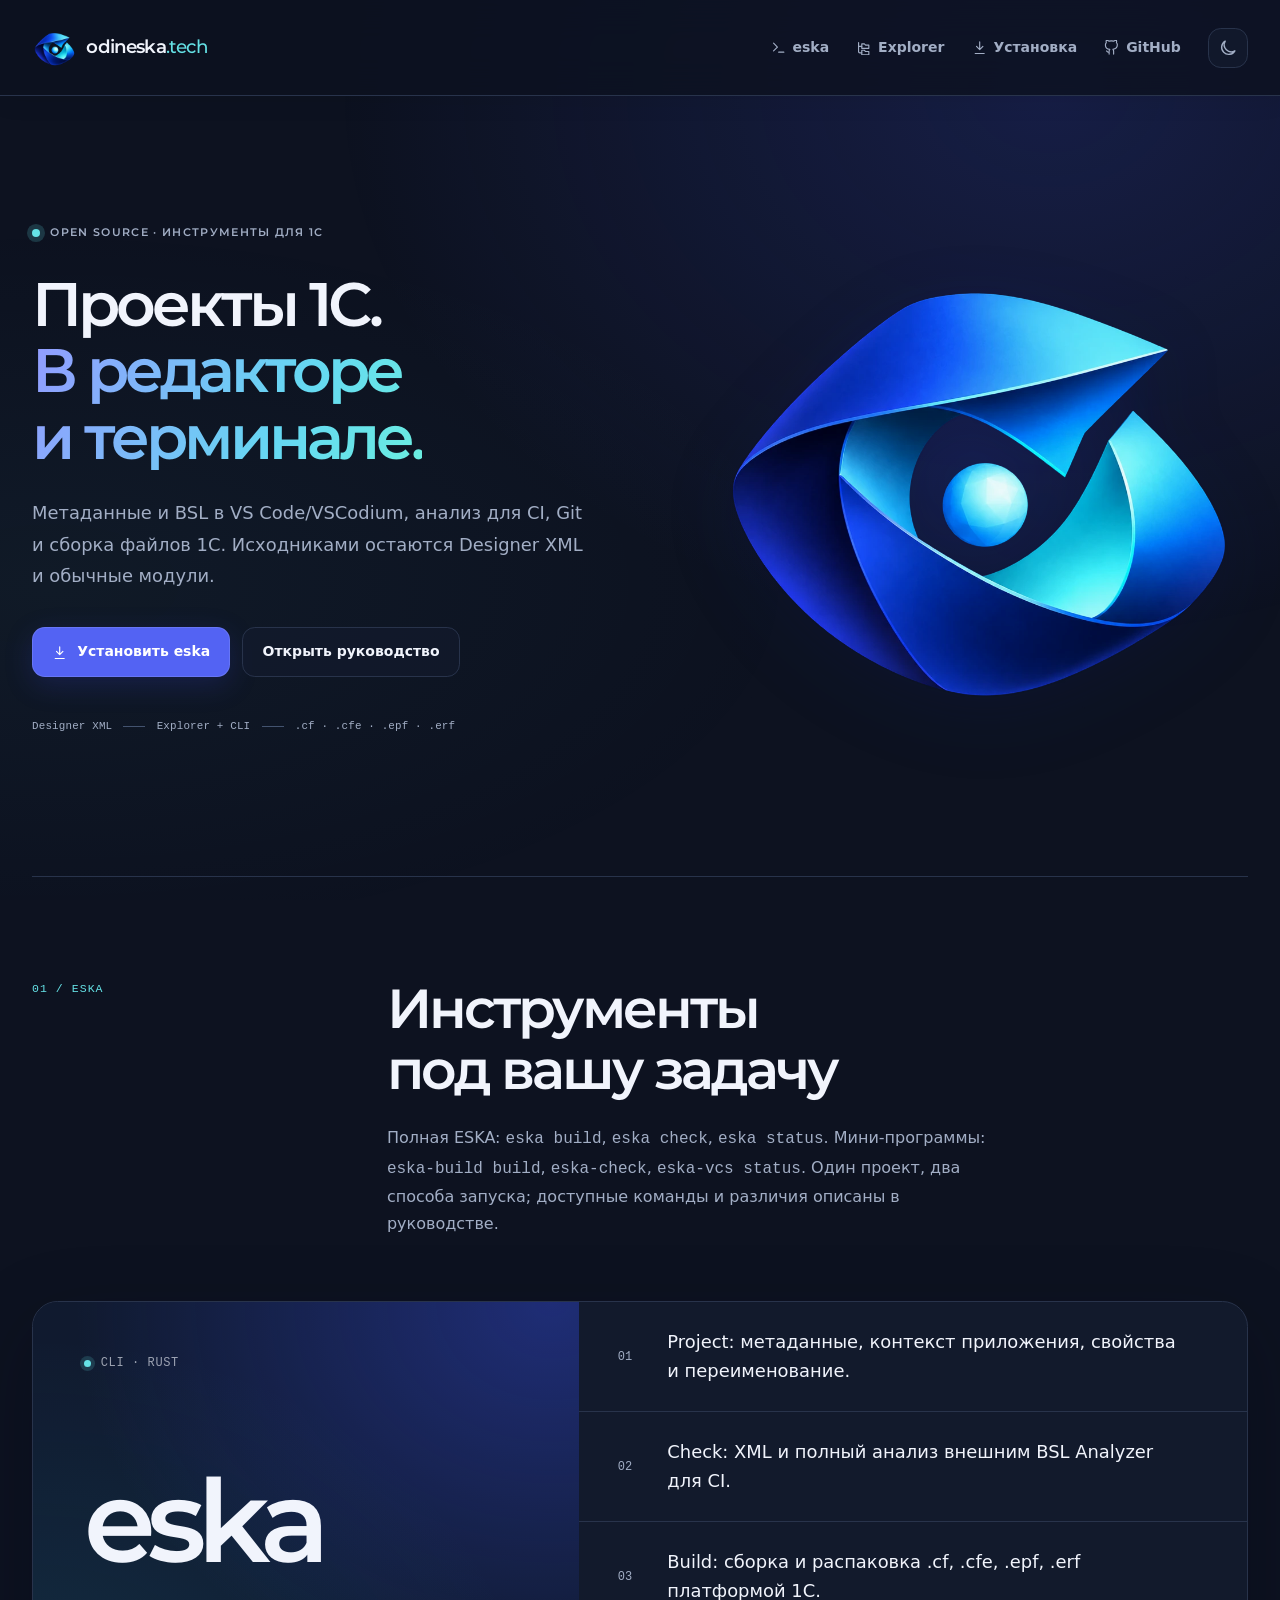
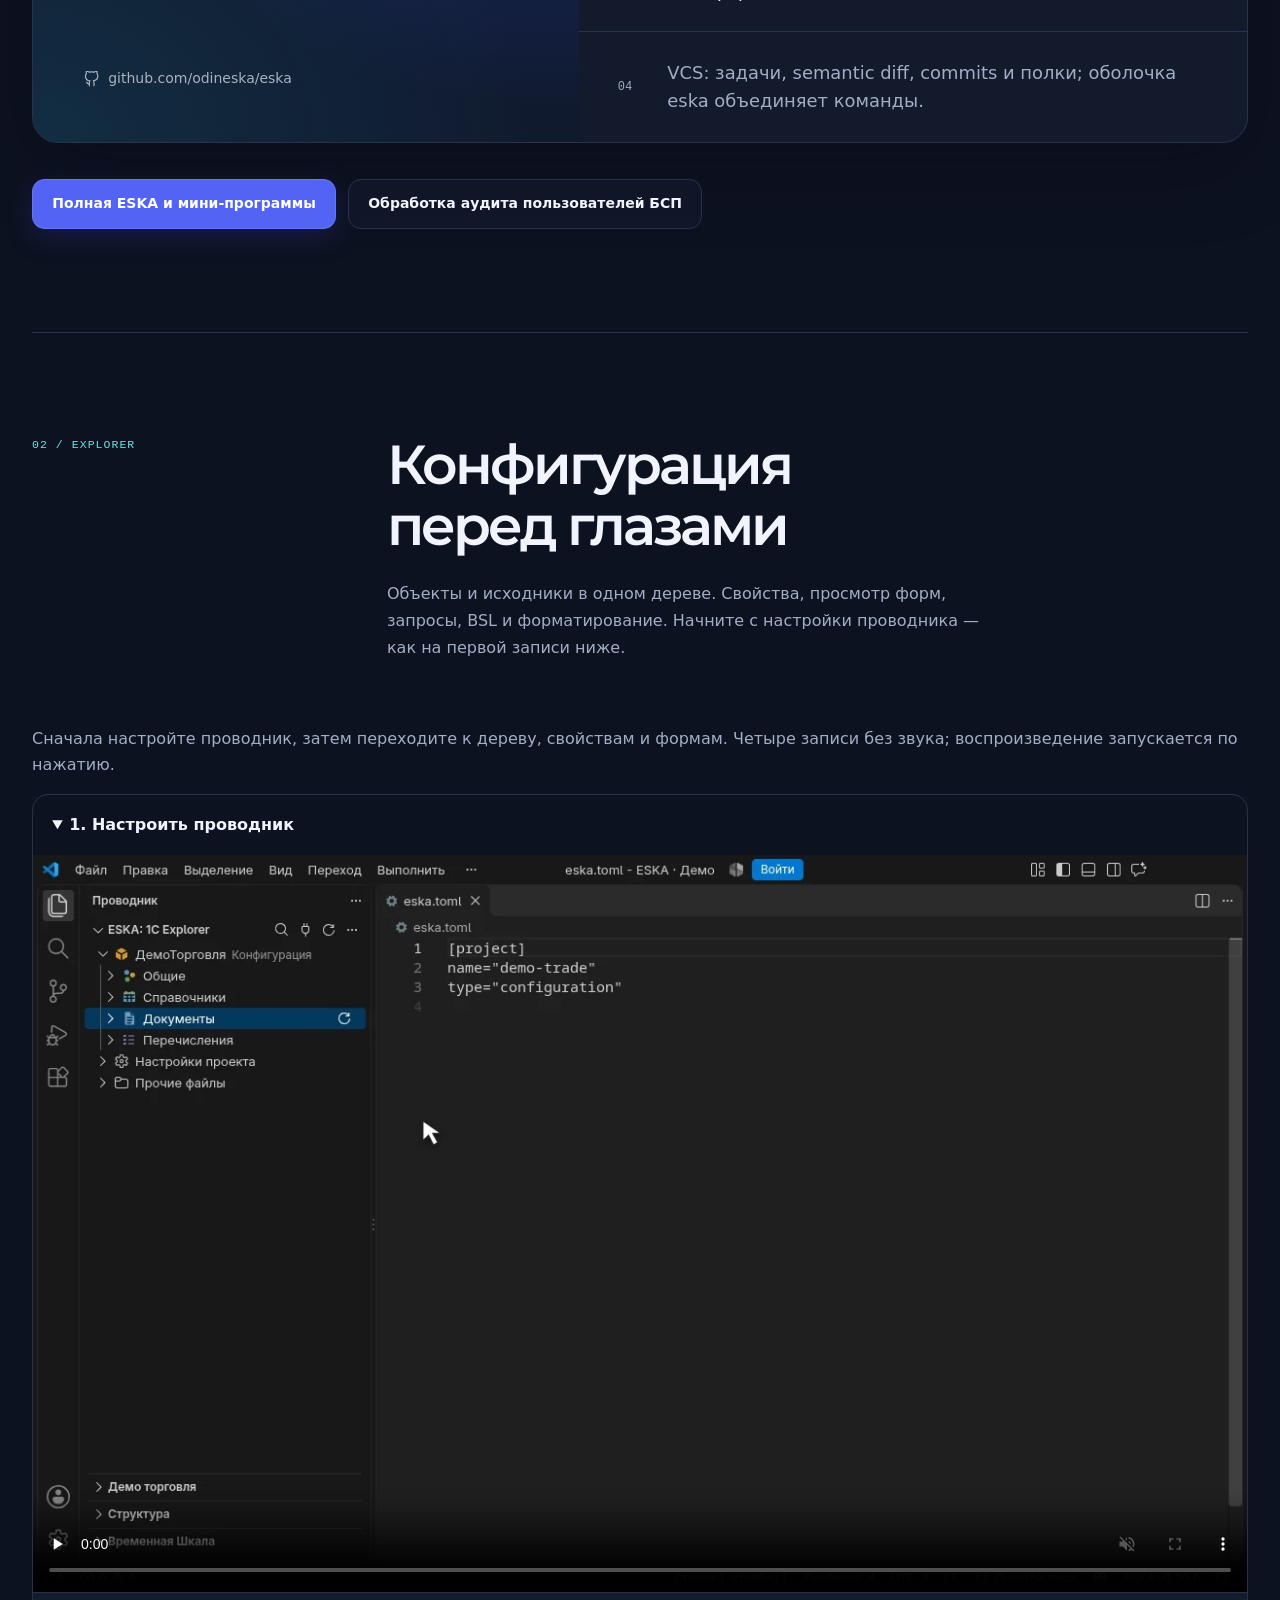
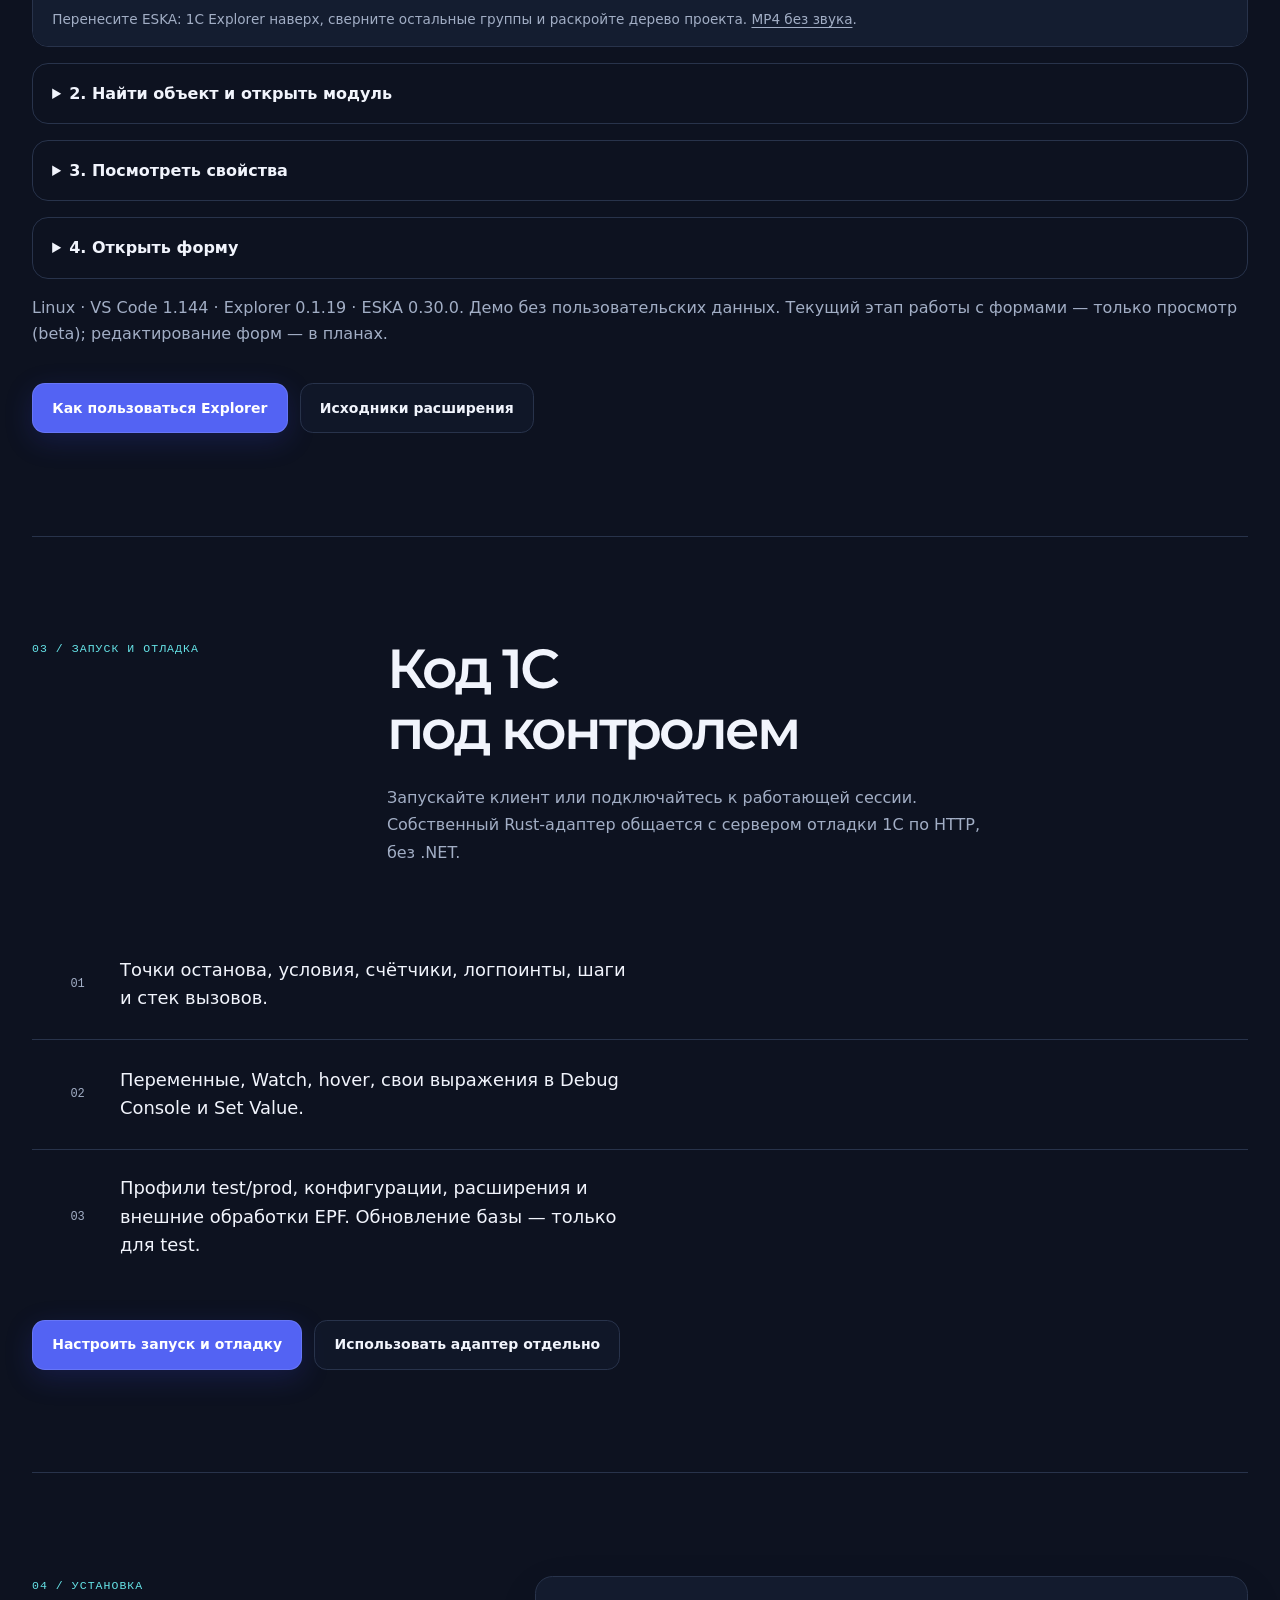
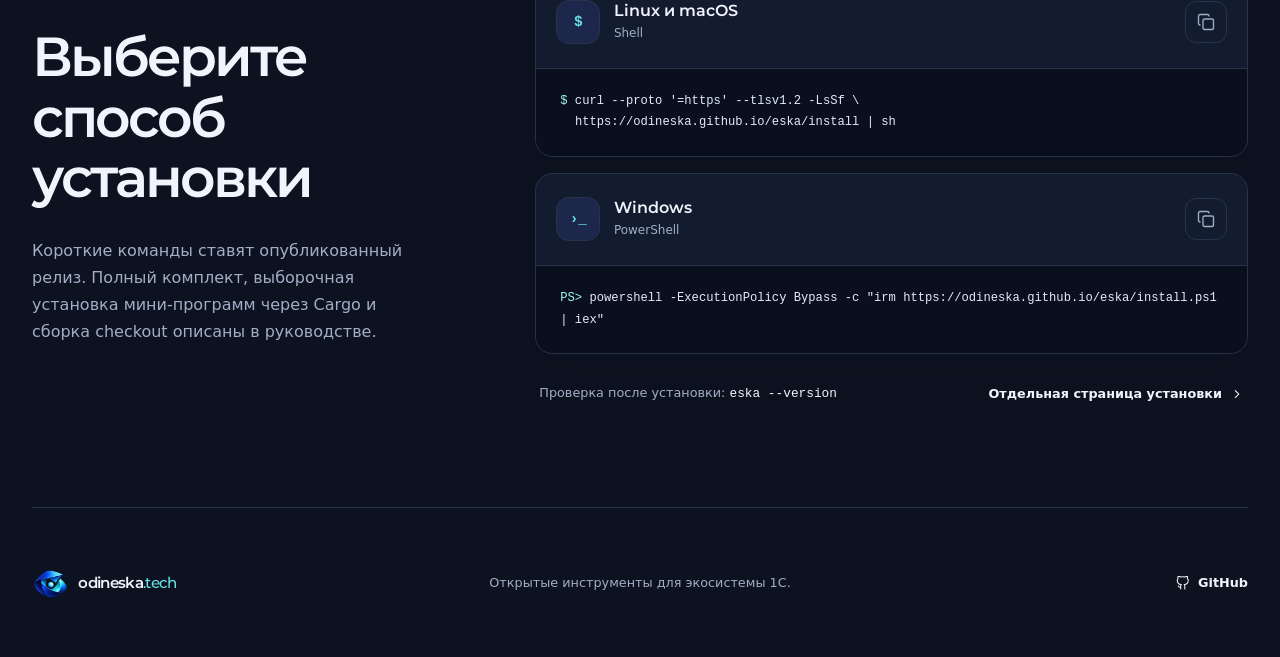
==== commit df530c1c: "docs(debug): Описаны запуск, HTTP-отладка и локальные профили" ====
--- a/index.html
+++ b/index.html
@@ -9,7 +9,7 @@
     <script src="./assets/theme.js"></script>
     <link rel="icon" href="./assets/brand/favicon.png" type="image/png">
     <link rel="preload" href="./assets/fonts/montserrat-semibold.woff2" as="font" type="font/woff2" crossorigin>
-    <link rel="stylesheet" href="./assets/site.css">
+    <link rel="stylesheet" href="./assets/site.css?v=20261113">
   </head>
   <body>
     <a class="skip-link" href="#content">К содержанию</a>
@@ -159,9 +159,28 @@
         </div>
       </section>
 
+      <section class="product-section shell" id="debug">
+        <div class="section-intro">
+          <p class="section-index">03 / запуск и отладка</p>
+          <div class="section-copy">
+            <h2>Код 1С<br/>под контролем</h2>
+            <p>Запускайте клиент или подключайтесь к работающей сессии. Собственный Rust-адаптер общается с сервером отладки 1С по HTTP, без .NET.</p>
+          </div>
+        </div>
+        <div class="feature-list">
+          <div class="feature-row"><span>01</span><p>Точки останова, условия, счётчики, логпоинты, шаги и стек вызовов.</p></div>
+          <div class="feature-row"><span>02</span><p>Переменные, Watch, hover, свои выражения в Debug Console и Set Value.</p></div>
+          <div class="feature-row"><span>03</span><p>Профили test/prod, конфигурации, расширения и внешние обработки EPF. Обновление базы — только для test.</p></div>
+        </div>
+        <div class="hero-actions">
+          <a class="button button-primary" href="./eska/docs/#debug">Настроить запуск и отладку</a>
+          <a class="button button-quiet" href="https://github.com/odineska/eska/blob/main/docs/eska-debug-standalone.md">Использовать адаптер отдельно</a>
+        </div>
+      </section>
+
       <section class="install-section shell" id="install">
         <div class="section-intro install-intro">
-          <p class="section-index">03 / установка</p>
+          <p class="section-index">04 / установка</p>
           <h2>Выберите<br>способ установки</h2>
           <p>Короткие команды ставят опубликованный релиз. Полный комплект, выборочная установка мини-программ через Cargo и сборка checkout описаны в руководстве.</p>
         </div>
@@ -220,6 +239,6 @@
     </footer>
 
     <div class="copy-toast" role="status" aria-live="polite" aria-atomic="true"></div>
-    <script src="./assets/site.js"></script>
+    <script src="./assets/site.js?v=20261113"></script>
   </body>
 </html>
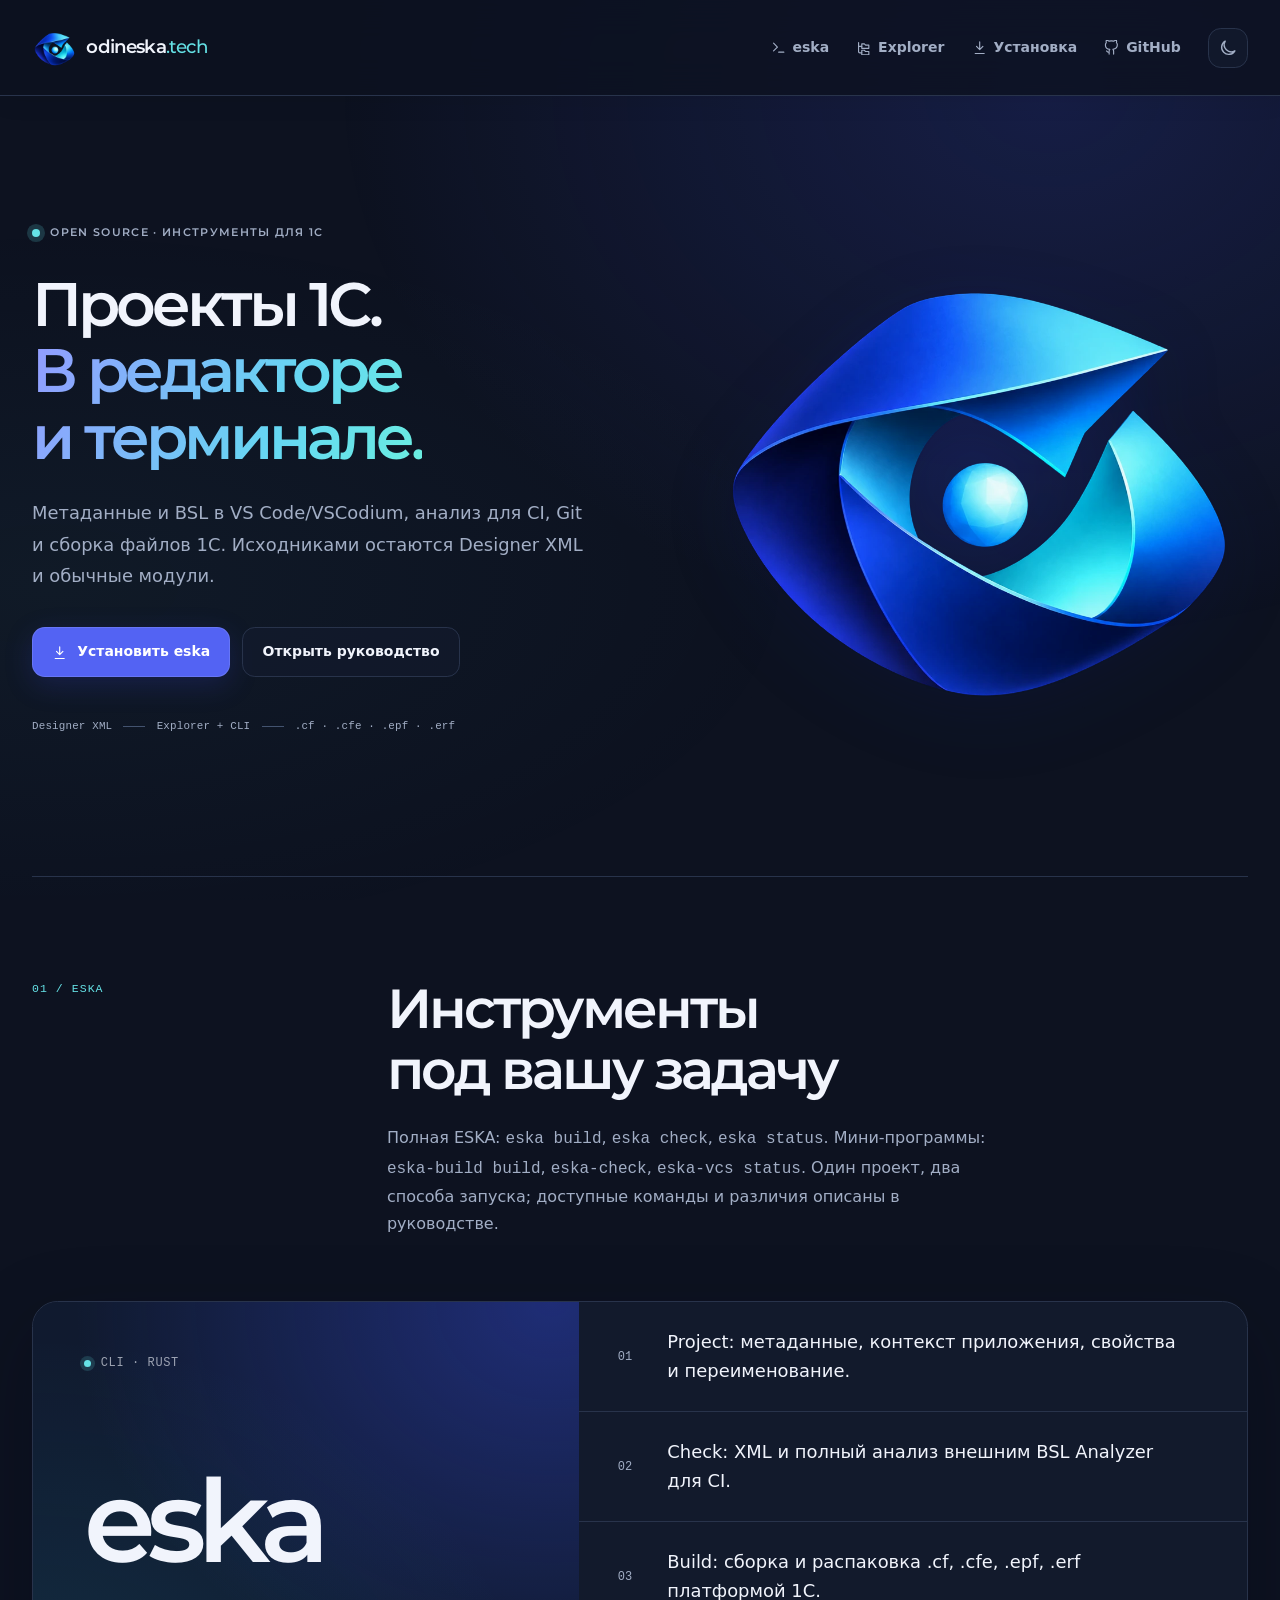
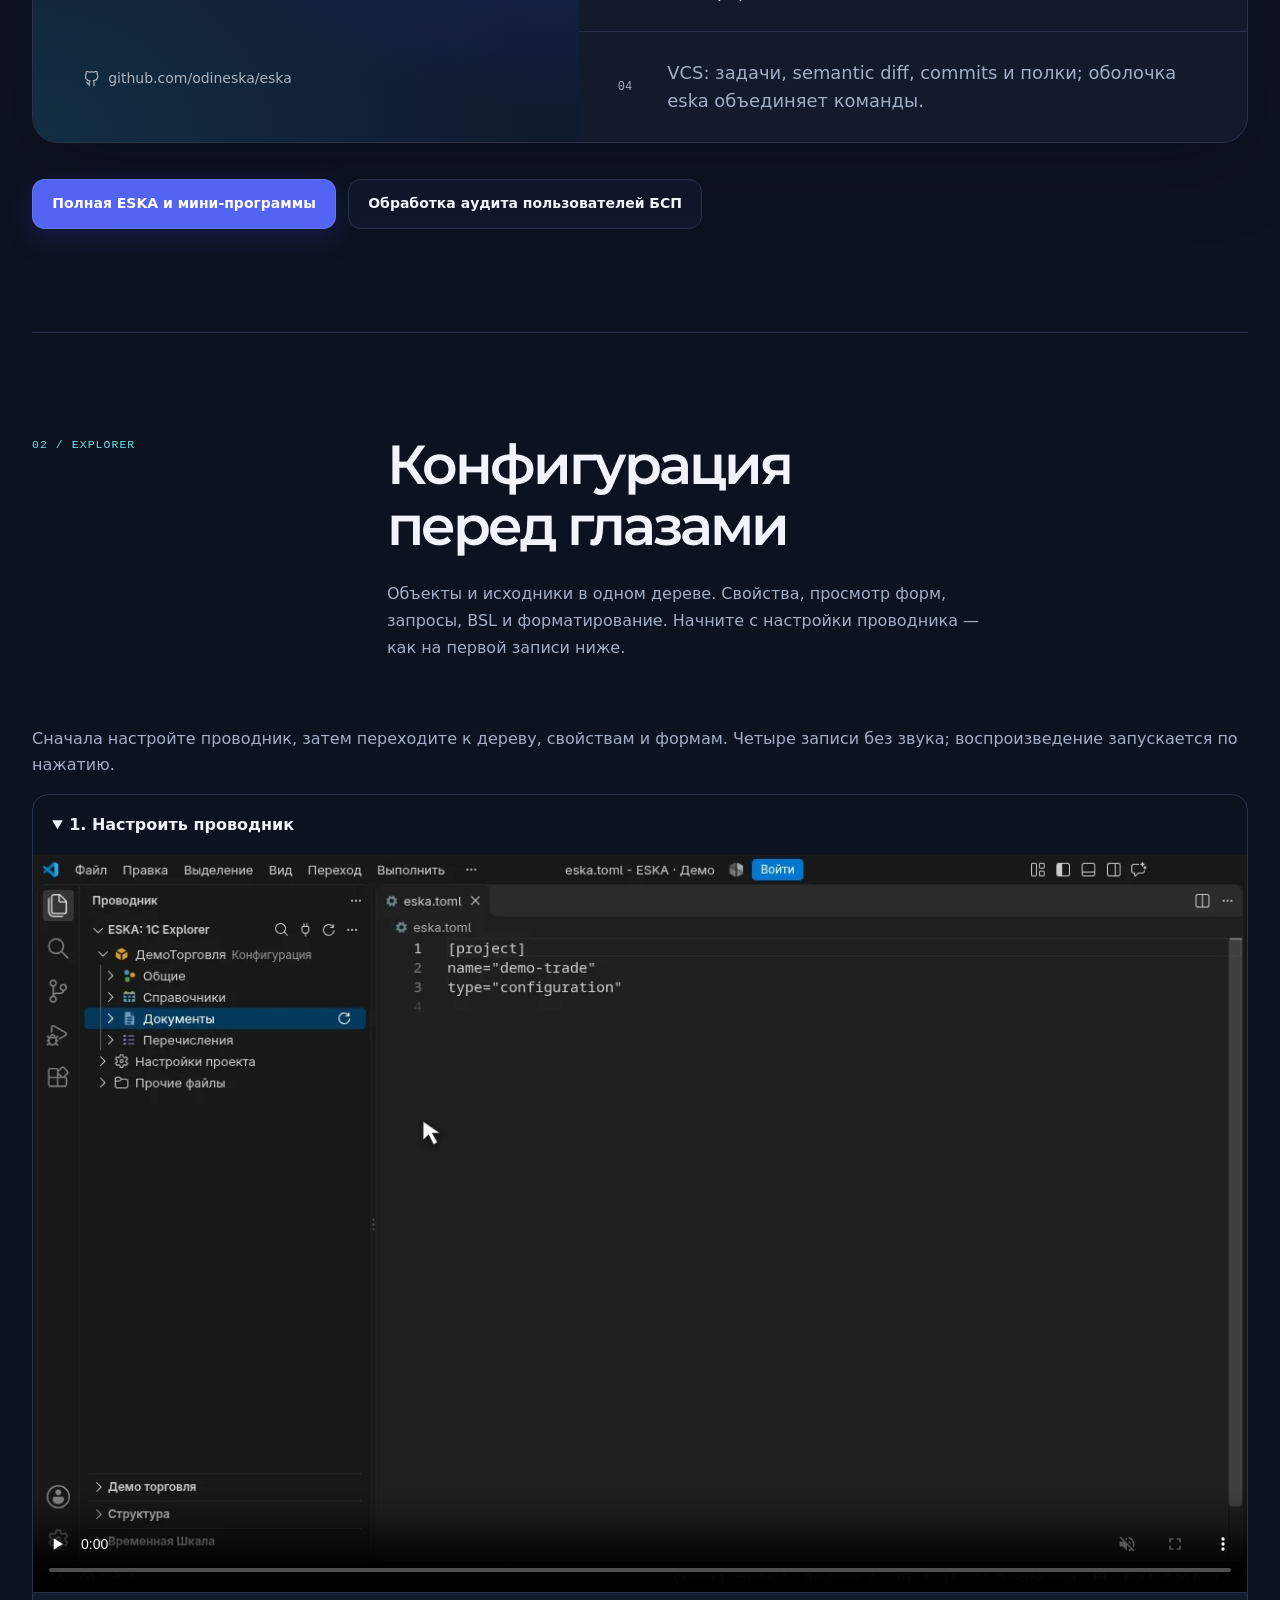
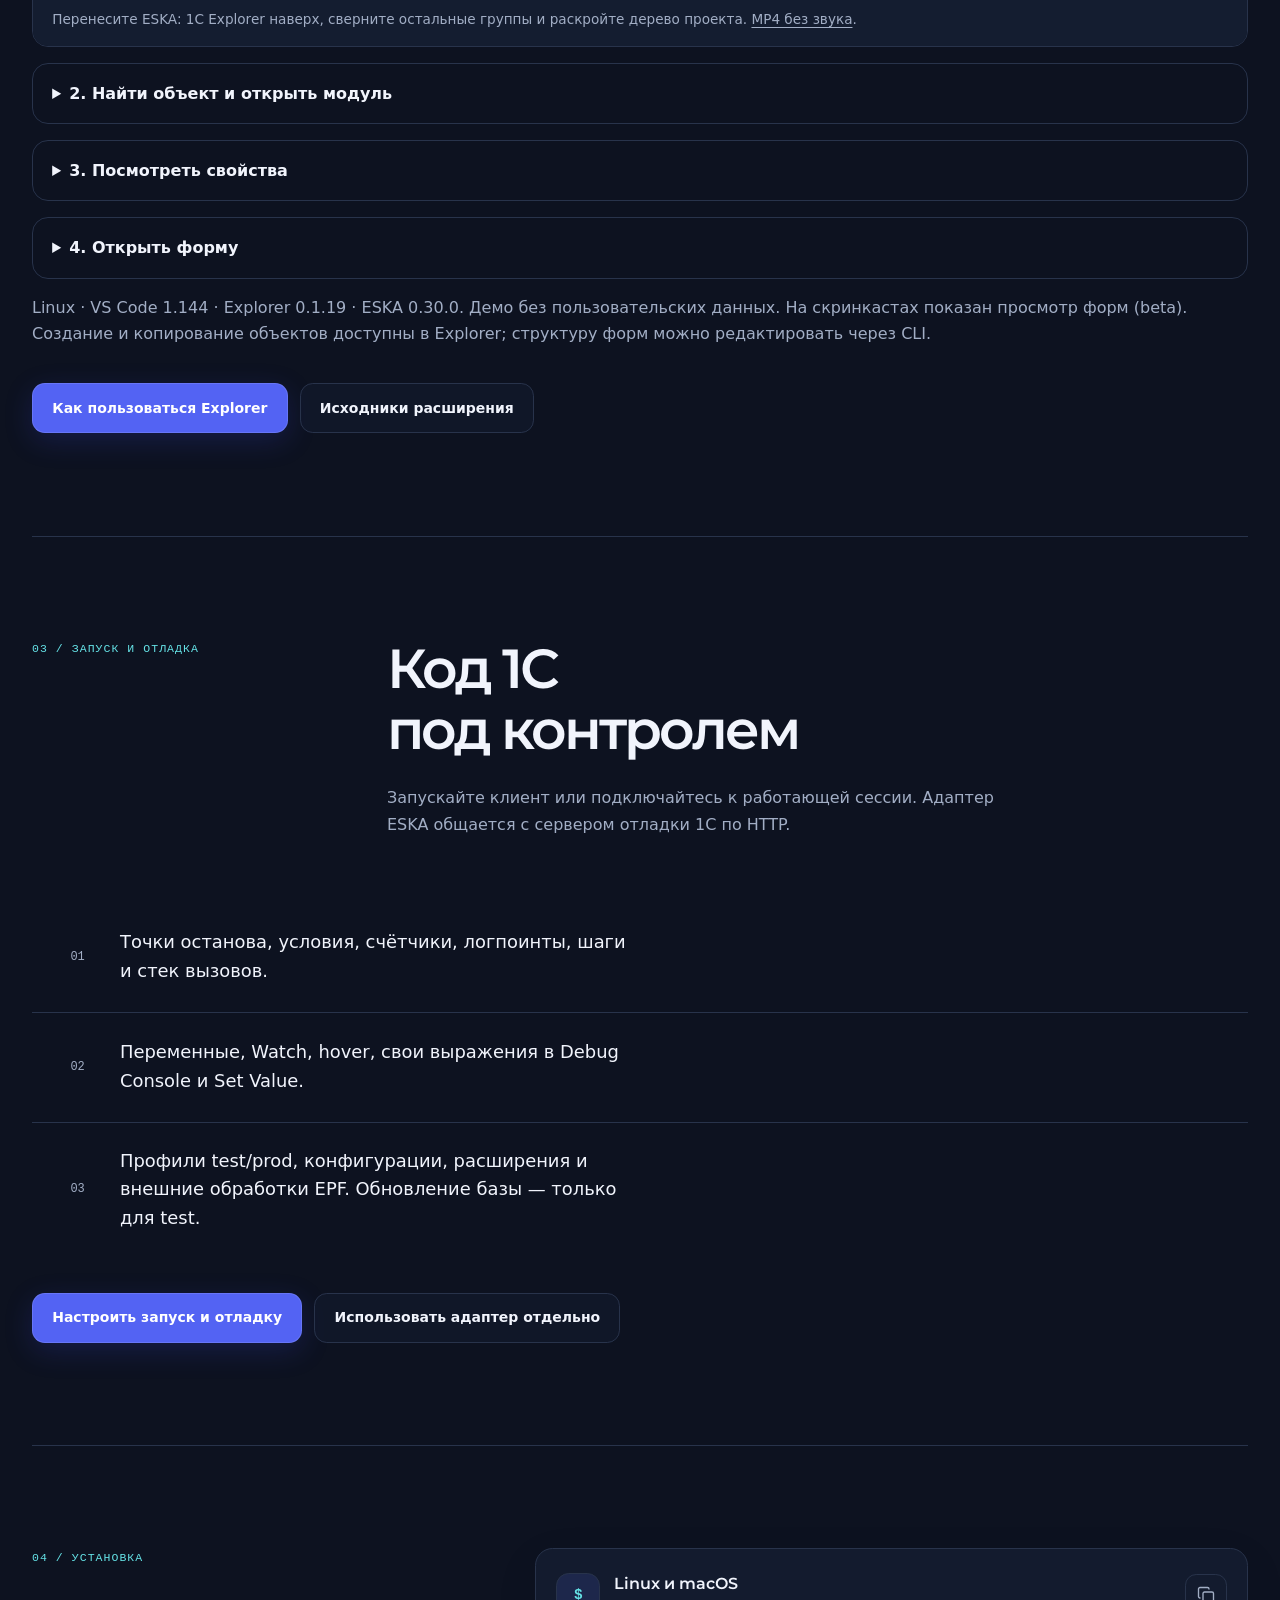
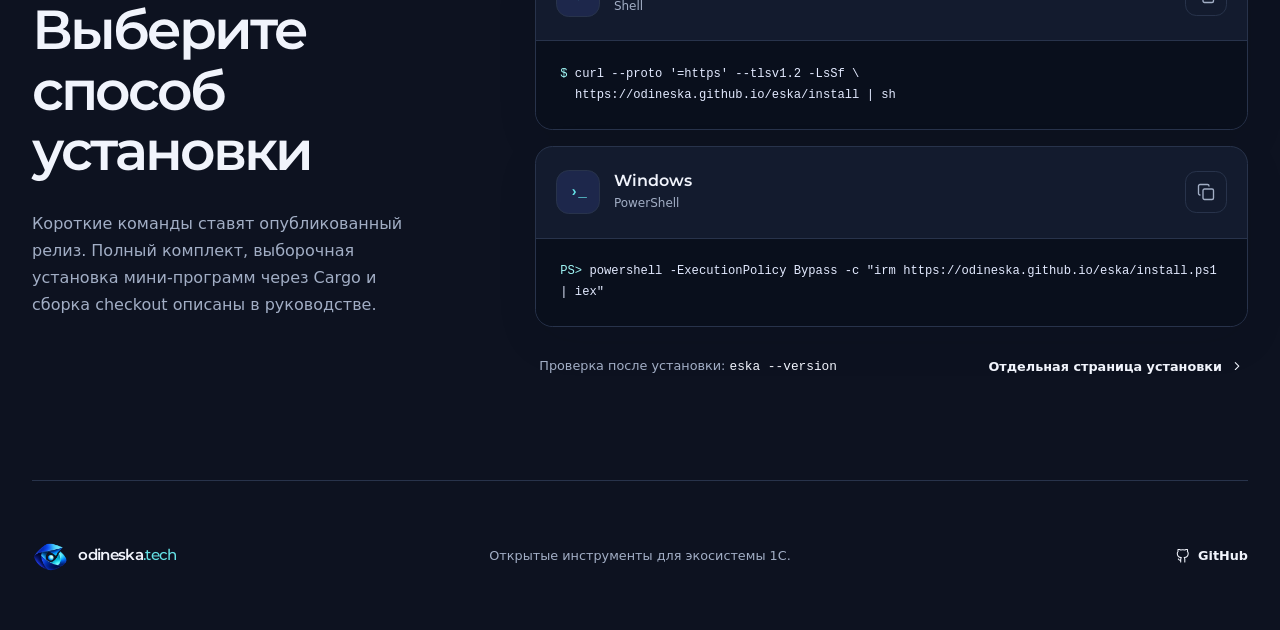
==== commit 417a491e: "docs: Добавлены создание объектов и редактирование форм через CLI" ====
--- a/index.html
+++ b/index.html
@@ -152,7 +152,7 @@
 </figure>
           </details>
         </div>
-        <p class="demo-note">Linux · VS Code 1.144 · Explorer 0.1.19 · ESKA 0.30.0. Демо без пользовательских данных. Текущий этап работы с формами — только просмотр (beta); редактирование форм — в планах.</p>
+        <p class="demo-note">Linux · VS Code 1.144 · Explorer 0.1.19 · ESKA 0.30.0. Демо без пользовательских данных. На скринкастах показан просмотр форм (beta). Создание и копирование объектов доступны в Explorer; структуру форм можно редактировать через CLI.</p>
         <div class="hero-actions">
           <a class="button button-primary" href="./eska/docs/#explorer">Как пользоваться Explorer</a>
           <a class="button button-quiet" href="https://github.com/odineska/eska-vscode-explorer">Исходники расширения</a>
@@ -164,7 +164,7 @@
           <p class="section-index">03 / запуск и отладка</p>
           <div class="section-copy">
             <h2>Код 1С<br/>под контролем</h2>
-            <p>Запускайте клиент или подключайтесь к работающей сессии. Собственный Rust-адаптер общается с сервером отладки 1С по HTTP, без .NET.</p>
+            <p>Запускайте клиент или подключайтесь к работающей сессии. Адаптер ESKA общается с сервером отладки 1С по HTTP.</p>
           </div>
         </div>
         <div class="feature-list">
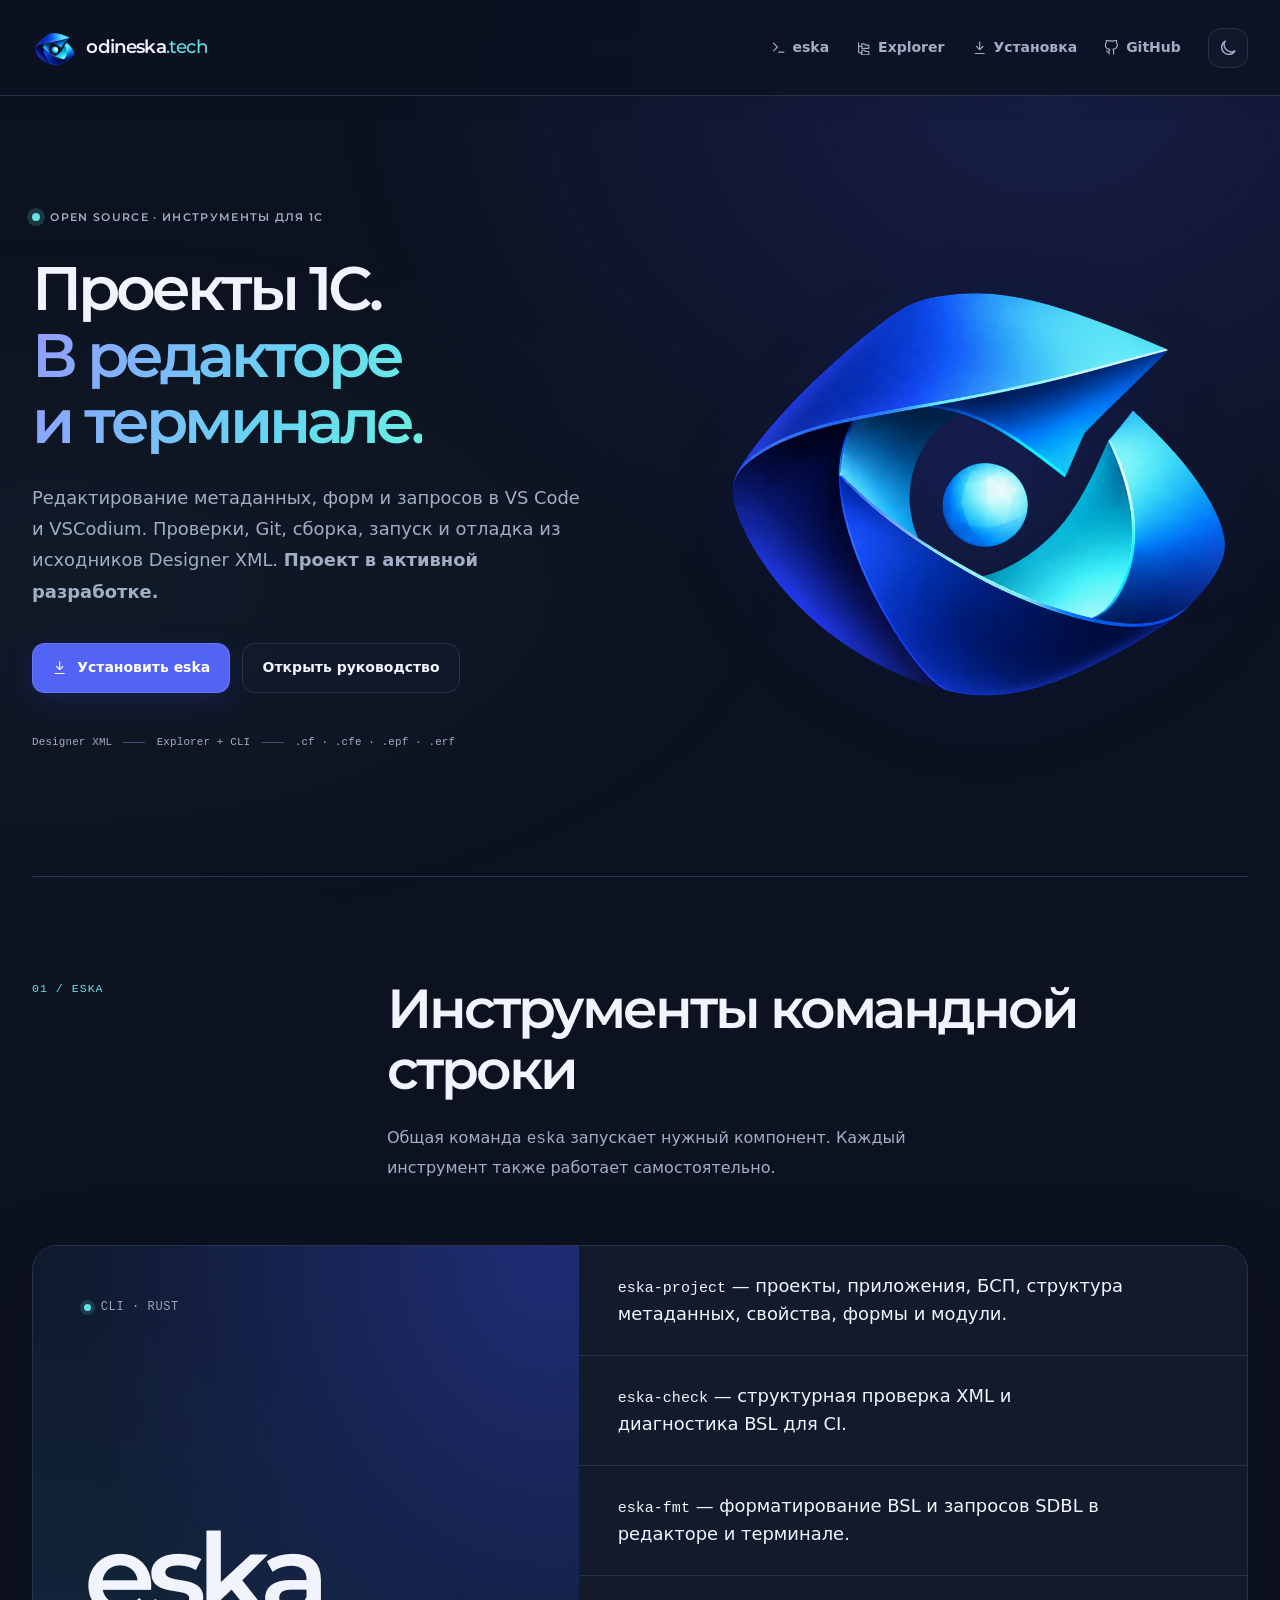
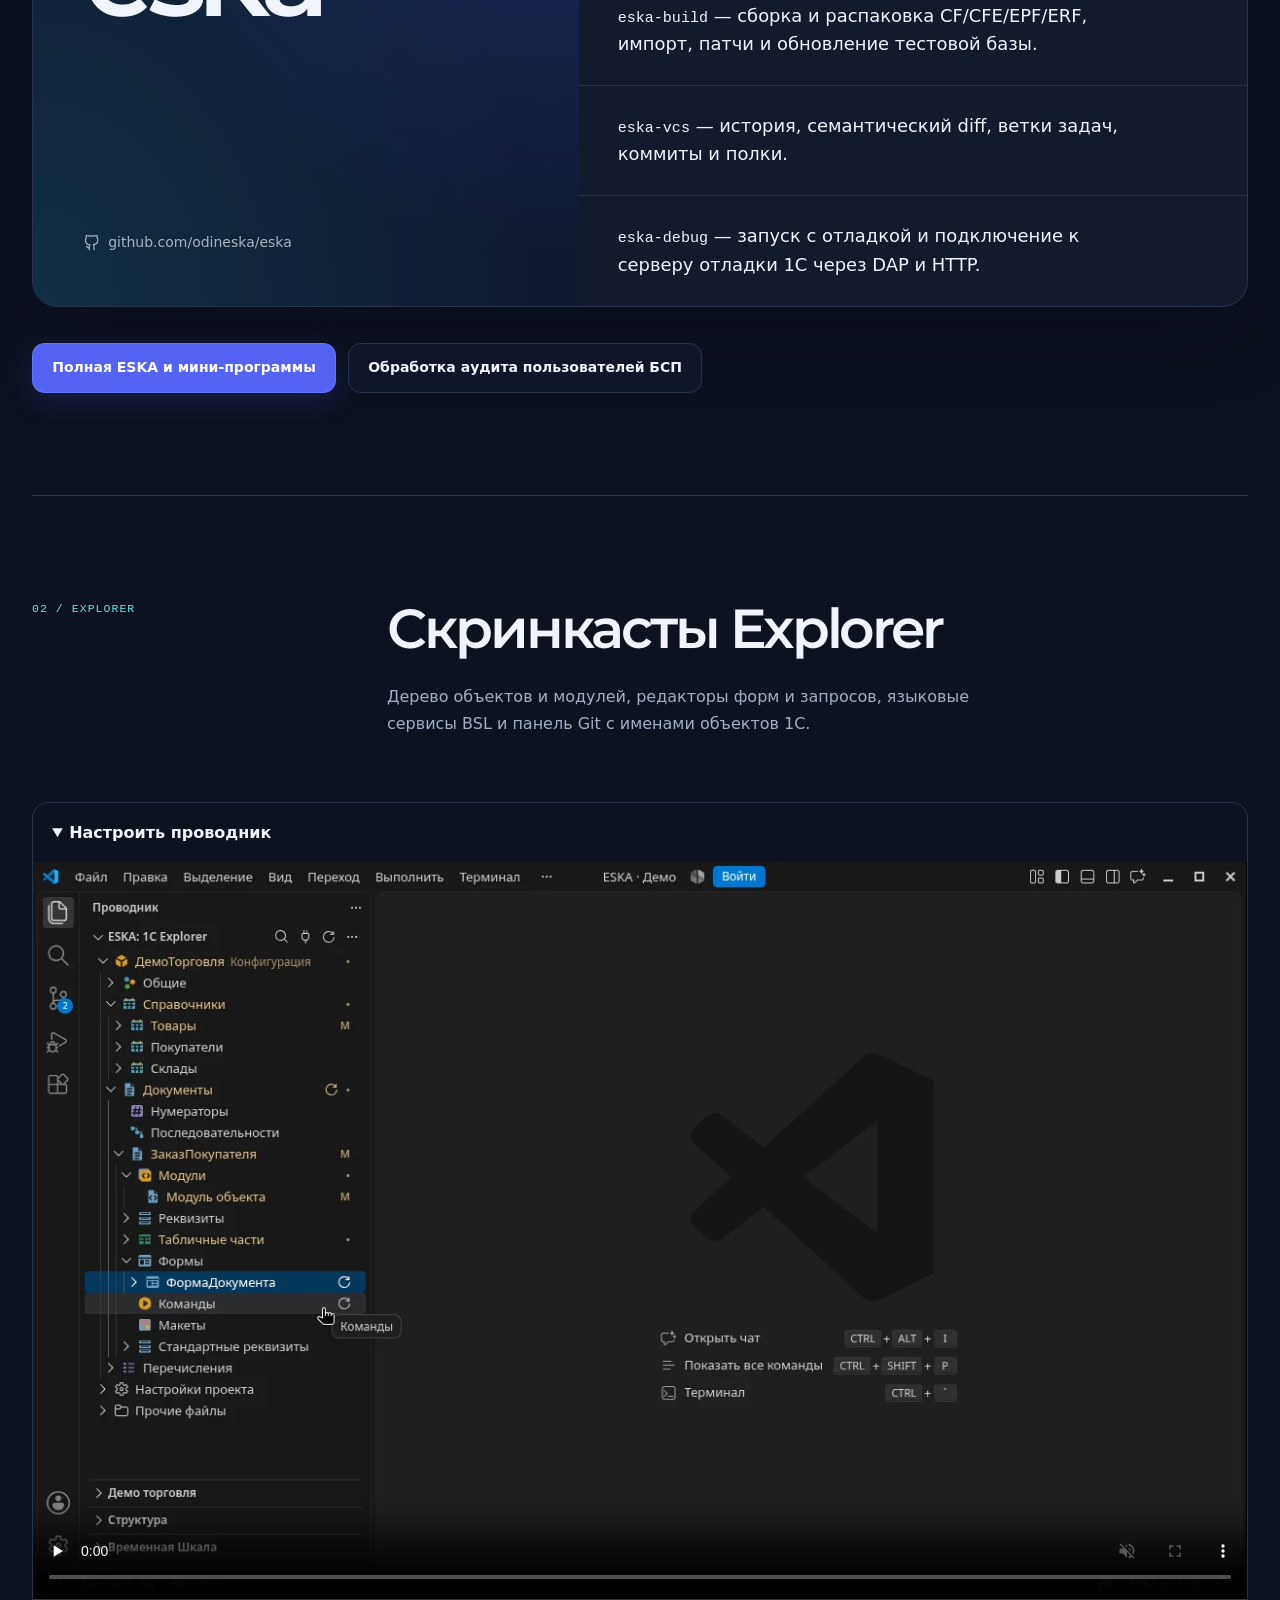
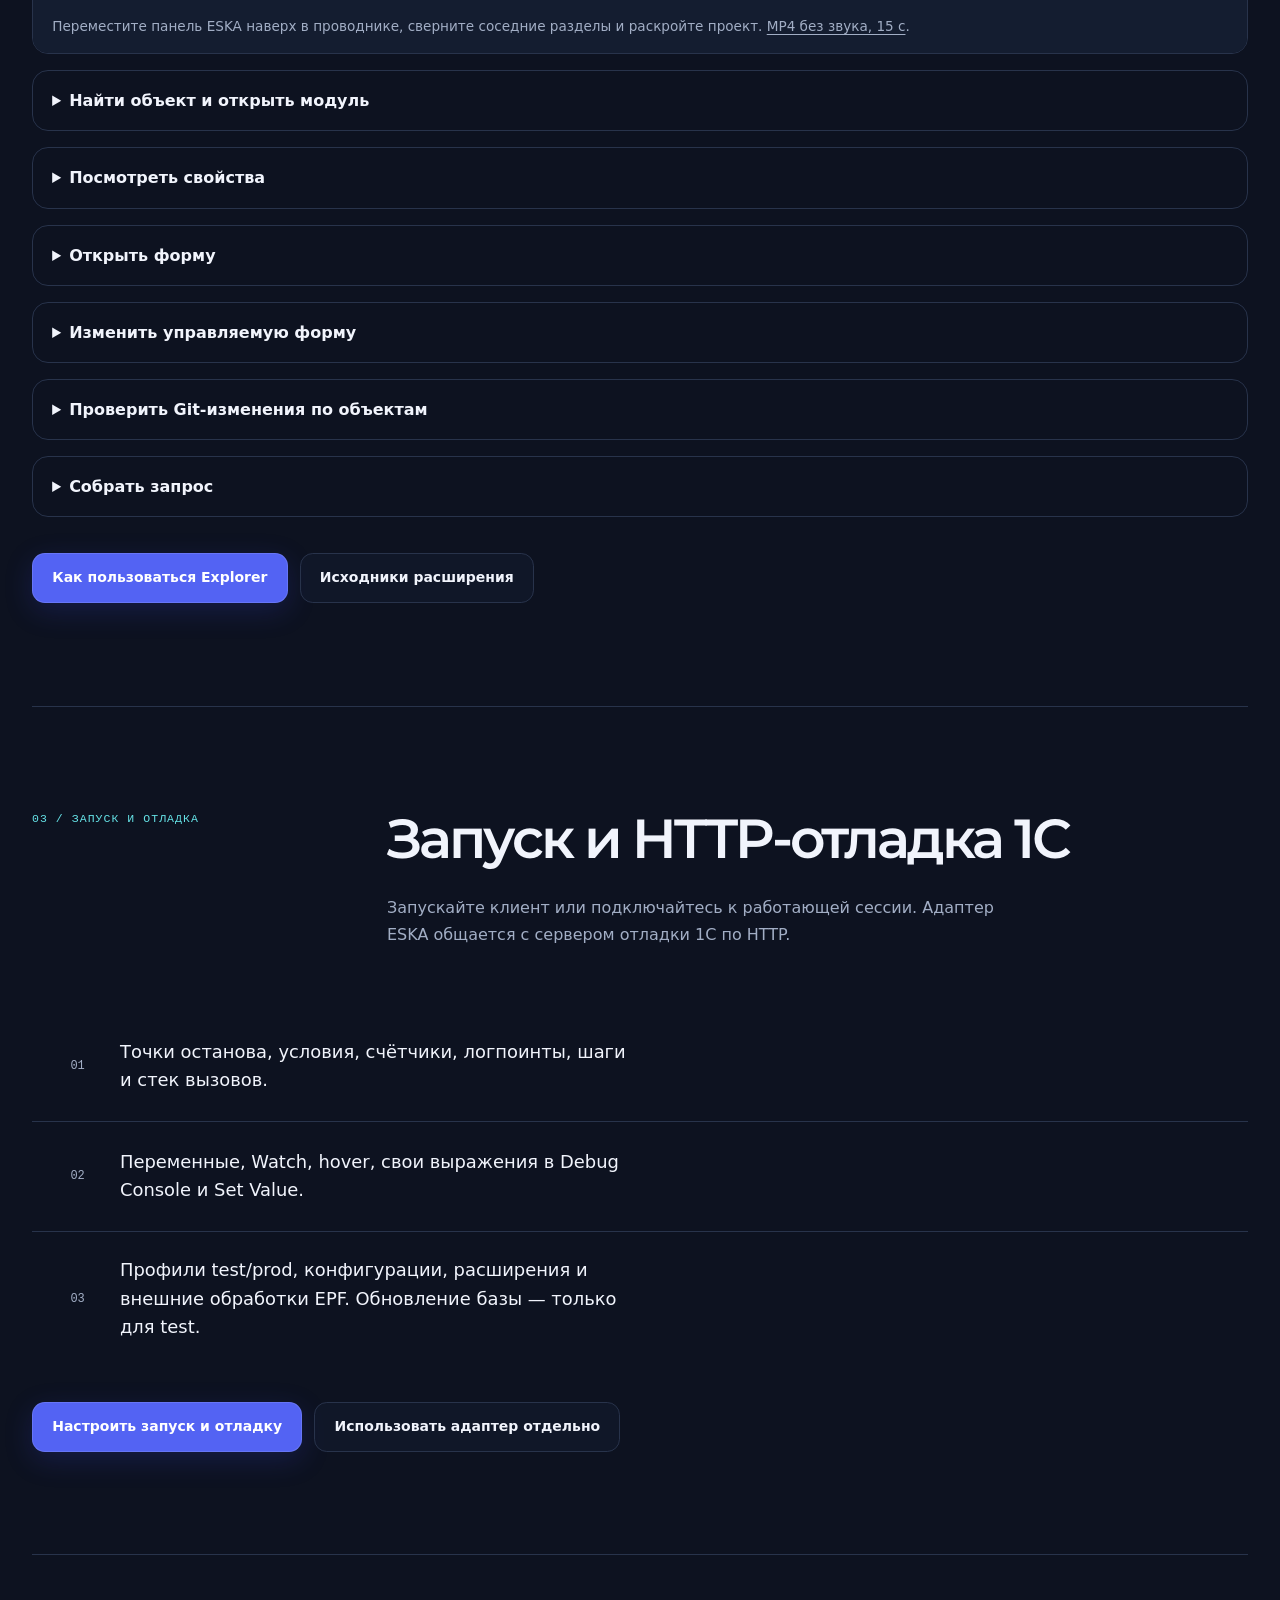
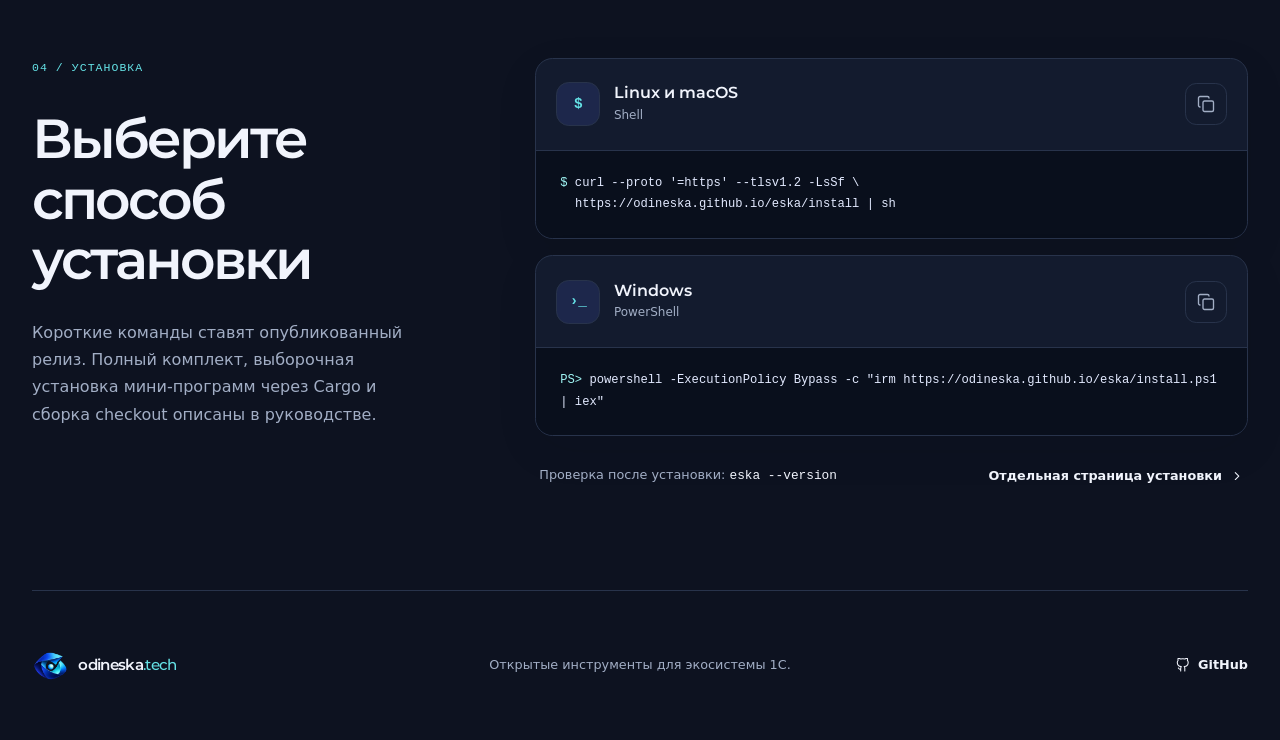
==== commit f3179c13: "docs: Обновлено руководство ESKA и семь скринкастов Explorer" ====
--- a/index.html
+++ b/index.html
@@ -9,7 +9,7 @@
     <script src="./assets/theme.js"></script>
     <link rel="icon" href="./assets/brand/favicon.png" type="image/png">
     <link rel="preload" href="./assets/fonts/montserrat-semibold.woff2" as="font" type="font/woff2" crossorigin>
-    <link rel="stylesheet" href="./assets/site.css?v=20261113">
+    <link rel="stylesheet" href="./assets/site.css?v=20261118">
   </head>
   <body>
     <a class="skip-link" href="#content">К содержанию</a>
@@ -42,7 +42,7 @@
         <div class="hero-copy">
           <p class="eyebrow"><span></span> Open source · инструменты для 1С</p>
           <h1><span>Проекты 1С.</span><em><span>В редакторе</span><span>и терминале.</span></em></h1>
-          <p class="hero-lead">Метаданные и BSL в VS Code/VSCodium, анализ для CI, Git и сборка файлов 1С. Исходниками остаются Designer XML и обычные модули.</p>
+          <p class="hero-lead">Редактирование метаданных, форм и запросов в VS Code и VSCodium. Проверки, Git, сборка, запуск и отладка из исходников Designer XML. <strong>Проект в активной разработке.</strong></p>
           <div class="hero-actions">
             <a class="button button-primary" href="#install">
               <svg class="icon" aria-hidden="true"><use href="./assets/icons.svg#download"></use></svg>
@@ -62,8 +62,8 @@
         <div class="section-intro">
           <p class="section-index">01 / eska</p>
           <div class="section-copy">
-            <h2>Инструменты<br/>под вашу задачу</h2>
-            <p>Полная ESKA: <code>eska build</code>, <code>eska check</code>, <code>eska status</code>. Мини-программы: <code>eska-build build</code>, <code>eska-check</code>, <code>eska-vcs status</code>. Один проект, два способа запуска; доступные команды и различия описаны в руководстве.</p>
+            <h2>Инструменты командной строки</h2>
+            <p>Общая команда <code>eska</code> запускает нужный компонент. Каждый инструмент также работает самостоятельно.</p>
           </div>
         </div>
         <article class="product-card">
@@ -81,23 +81,14 @@
                   </a>
           </div>
           <div class="feature-list">
-            <div class="feature-row">
-              <span>01</span>
-              <p>Project: метаданные, контекст приложения, свойства и переименование.</p>
-            </div>
-            <div class="feature-row">
-              <span>02</span>
-              <p>Check: XML и полный анализ внешним BSL Analyzer для CI.</p>
-            </div>
-            <div class="feature-row">
-              <span>03</span>
-              <p>Build: сборка и распаковка .cf, .cfe, .epf, .erf платформой 1С.</p>
-            </div>
-            <div class="feature-row feature-row-muted">
-              <span>04</span>
-              <p>VCS: задачи, semantic diff, commits и полки; оболочка eska объединяет команды.</p>
-            </div>
-          </div>
+            <div class="feature-row"><p><code>eska-project</code> — проекты, приложения, БСП, структура метаданных, свойства, формы и модули.</p></div>
+            <div class="feature-row"><p><code>eska-check</code> — структурная проверка XML и диагностика BSL для CI.</p></div>
+            <div class="feature-row"><p><code>eska-fmt</code> — форматирование BSL и запросов SDBL в редакторе и терминале.</p></div>
+            <div class="feature-row"><p><code>eska-build</code> — сборка и распаковка CF/CFE/EPF/ERF, импорт, патчи и обновление тестовой базы.</p></div>
+            <div class="feature-row"><p><code>eska-vcs</code> — история, семантический diff, ветки задач, коммиты и полки.</p></div>
+            <div class="feature-row"><p><code>eska-debug</code> — запуск с отладкой и подключение к серверу отладки 1С через DAP и HTTP.</p></div>
+          </div>
+
         </article>
         <div class="hero-actions">
           <a class="button button-primary" href="./eska/docs/#components">Полная ESKA и мини-программы</a>
@@ -109,50 +100,76 @@
         <div class="section-intro">
           <p class="section-index">02 / explorer</p>
           <div class="section-copy">
-            <h2>Конфигурация<br/>перед глазами</h2>
-            <p>Объекты и исходники в одном дереве. Свойства, просмотр форм, запросы, BSL и форматирование. Начните с настройки проводника — как на первой записи ниже.</p>
-          </div>
-        </div>
-        <p class="demo-note">Сначала настройте проводник, затем переходите к дереву, свойствам и формам. Четыре записи без звука; воспроизведение запускается по нажатию.</p>
+            <h2>Скринкасты Explorer</h2>
+            <p>Дерево объектов и модулей, редакторы форм и запросов, языковые сервисы BSL и панель Git с именами объектов 1С.</p>
+          </div>
+        </div>
         <div class="demo-gallery">
-          <details class="demo-scenario" open><summary>1. Настроить проводник</summary>
+          <details class="demo-scenario" open><summary>Настроить проводник</summary>
 <figure class="doc-screenshot demo-figure" id="overview-setup">
-  <video class="demo-video" controls muted playsinline preload="none" width="1248" height="758" poster="./assets/demos/2026-11/explorer-setup.webp" aria-label="Настроить проводник" aria-describedby="overview-setup-caption">
-    <source src="./assets/demos/2026-11/explorer-setup.mp4" type="video/mp4"/>
-    <a href="./assets/demos/2026-11/explorer-setup.mp4">Открыть видео: Настроить проводник</a>
-  </video>
-  <figcaption id="overview-setup-caption">Перенесите ESKA: 1C Explorer наверх, сверните остальные группы и раскройте дерево проекта. <a href="./assets/demos/2026-11/explorer-setup.mp4">MP4 без звука</a>.</figcaption>
-</figure>
-          </details>
-          <details class="demo-scenario"><summary>2. Найти объект и открыть модуль</summary>
+  <video class="demo-video" controls muted playsinline preload="none" width="1248" height="758" poster="./assets/demos/2026-11-18/explorer-setup.webp" aria-label="Настроить проводник" aria-describedby="overview-setup-caption">
+    <source src="./assets/demos/2026-11-18/explorer-setup.mp4" type="video/mp4"/>
+    <a href="./assets/demos/2026-11-18/explorer-setup.mp4">Открыть видео «Настроить проводник»</a>
+  </video>
+  <figcaption id="overview-setup-caption">Переместите панель ESKA наверх в проводнике, сверните соседние разделы и раскройте проект. <a href="./assets/demos/2026-11-18/explorer-setup.mp4">MP4 без звука, 15 с</a>.</figcaption>
+</figure>
+          </details>
+          <details class="demo-scenario"><summary>Найти объект и открыть модуль</summary>
 <figure class="doc-screenshot demo-figure" id="overview-tree">
-  <video class="demo-video" controls muted playsinline preload="none" width="1248" height="758" poster="./assets/demos/2026-11/explorer-tree.webp" aria-label="Найти объект и открыть модуль" aria-describedby="overview-tree-caption">
-    <source src="./assets/demos/2026-11/explorer-tree.mp4" type="video/mp4"/>
-    <a href="./assets/demos/2026-11/explorer-tree.mp4">Открыть видео: Найти объект и открыть модуль</a>
-  </video>
-  <figcaption id="overview-tree-caption">Документ → реквизиты → табличная часть → модуль объекта BSL. <a href="./assets/demos/2026-11/explorer-tree.mp4">MP4 без звука</a>.</figcaption>
-</figure>
-          </details>
-          <details class="demo-scenario"><summary>3. Посмотреть свойства</summary>
+  <video class="demo-video" controls muted playsinline preload="none" width="1248" height="758" poster="./assets/demos/2026-11-18/explorer-tree.webp" aria-label="Найти объект и открыть модуль" aria-describedby="overview-tree-caption">
+    <source src="./assets/demos/2026-11-18/explorer-tree.mp4" type="video/mp4"/>
+    <a href="./assets/demos/2026-11-18/explorer-tree.mp4">Открыть видео «Найти объект и открыть модуль»</a>
+  </video>
+  <figcaption id="overview-tree-caption">В дереве откройте «Документы → ЗаказПокупателя → Модули → Модуль объекта». <a href="./assets/demos/2026-11-18/explorer-tree.mp4">MP4 без звука, 15 с</a>.</figcaption>
+</figure>
+          </details>
+          <details class="demo-scenario"><summary>Посмотреть свойства</summary>
 <figure class="doc-screenshot demo-figure" id="overview-properties">
-  <video class="demo-video" controls muted playsinline preload="none" width="1248" height="758" poster="./assets/demos/2026-11/explorer-properties.webp" aria-label="Посмотреть свойства" aria-describedby="overview-properties-caption">
-    <source src="./assets/demos/2026-11/explorer-properties.mp4" type="video/mp4"/>
-    <a href="./assets/demos/2026-11/explorer-properties.mp4">Открыть видео: Посмотреть свойства</a>
-  </video>
-  <figcaption id="overview-properties-caption">Откройте свойства документа, найдите настройки номера и перейдите к исходному XML. <a href="./assets/demos/2026-11/explorer-properties.mp4">MP4 без звука</a>.</figcaption>
-</figure>
-          </details>
-          <details class="demo-scenario"><summary>4. Открыть форму</summary>
+  <video class="demo-video" controls muted playsinline preload="none" width="1248" height="758" poster="./assets/demos/2026-11-18/explorer-properties.webp" aria-label="Посмотреть свойства" aria-describedby="overview-properties-caption">
+    <source src="./assets/demos/2026-11-18/explorer-properties.mp4" type="video/mp4"/>
+    <a href="./assets/demos/2026-11-18/explorer-properties.mp4">Открыть видео «Посмотреть свойства»</a>
+  </video>
+  <figcaption id="overview-properties-caption">Откройте свойства документа и перейдите от поля «Имя» к его записи в XML. <a href="./assets/demos/2026-11-18/explorer-properties.mp4">MP4 без звука, 14 с</a>.</figcaption>
+</figure>
+          </details>
+          <details class="demo-scenario"><summary>Открыть форму</summary>
 <figure class="doc-screenshot demo-figure" id="overview-forms">
-  <video class="demo-video" controls muted playsinline preload="none" width="1248" height="758" poster="./assets/demos/2026-11/explorer-forms.webp" aria-label="Открыть форму" aria-describedby="overview-forms-caption">
-    <source src="./assets/demos/2026-11/explorer-forms.mp4" type="video/mp4"/>
-    <a href="./assets/demos/2026-11/explorer-forms.mp4">Открыть видео: Открыть форму</a>
-  </video>
-  <figcaption id="overview-forms-caption">Выберите поле на форме, раскройте данные и переключите страницы «Товары» и «Дополнительно». <a href="./assets/demos/2026-11/explorer-forms.mp4">MP4 без звука</a>.</figcaption>
-</figure>
-          </details>
-        </div>
-        <p class="demo-note">Linux · VS Code 1.144 · Explorer 0.1.19 · ESKA 0.30.0. Демо без пользовательских данных. На скринкастах показан просмотр форм (beta). Создание и копирование объектов доступны в Explorer; структуру форм можно редактировать через CLI.</p>
+  <video class="demo-video" controls muted playsinline preload="none" width="1248" height="758" poster="./assets/demos/2026-11-18/explorer-forms.webp" aria-label="Открыть форму" aria-describedby="overview-forms-caption">
+    <source src="./assets/demos/2026-11-18/explorer-forms.mp4" type="video/mp4"/>
+    <a href="./assets/demos/2026-11-18/explorer-forms.mp4">Открыть видео «Открыть форму»</a>
+  </video>
+  <figcaption id="overview-forms-caption">Откройте управляемую форму из дерева и посмотрите её структуру, данные и изображение. <a href="./assets/demos/2026-11-18/explorer-forms.mp4">MP4 без звука, 16 с</a>.</figcaption>
+</figure>
+          </details>
+          <details class="demo-scenario"><summary>Изменить управляемую форму</summary>
+<figure class="doc-screenshot demo-figure" id="overview-form-edit">
+  <video class="demo-video" controls muted playsinline preload="none" width="1280" height="800" poster="./assets/demos/2026-11-18/explorer-form-edit.webp" aria-label="Изменить управляемую форму" aria-describedby="overview-form-edit-caption">
+    <source src="./assets/demos/2026-11-18/explorer-form-edit.mp4" type="video/mp4"/>
+    <a href="./assets/demos/2026-11-18/explorer-form-edit.mp4">Открыть видео «Изменить управляемую форму»</a>
+  </video>
+  <figcaption id="overview-form-edit-caption">Измените заголовок поля «Покупатель» на «Клиент», затем отмените и повторите правку. <a href="./assets/demos/2026-11-18/explorer-form-edit.mp4">MP4 без звука, 16 с</a>.</figcaption>
+</figure>
+          </details>
+          <details class="demo-scenario"><summary>Проверить Git-изменения по объектам</summary>
+<figure class="doc-screenshot demo-figure" id="overview-scm">
+  <video class="demo-video" controls muted playsinline preload="none" width="1248" height="758" poster="./assets/demos/2026-11-18/explorer-scm.webp" aria-label="Проверить Git-изменения по объектам" aria-describedby="overview-scm-caption">
+    <source src="./assets/demos/2026-11-18/explorer-scm.mp4" type="video/mp4"/>
+    <a href="./assets/demos/2026-11-18/explorer-scm.mp4">Открыть видео «Проверить Git-изменения по объектам»</a>
+  </video>
+  <figcaption id="overview-scm-caption">Выберите объекты 1С по имени и откройте изменения в двух файлах <code>ObjectModule.bsl</code>. <a href="./assets/demos/2026-11-18/explorer-scm.mp4">MP4 без звука, 15 с</a>.</figcaption>
+</figure>
+          </details>
+          <details class="demo-scenario"><summary>Собрать запрос</summary>
+<figure class="doc-screenshot demo-figure" id="overview-query">
+  <video class="demo-video" controls muted playsinline preload="none" width="1280" height="770" poster="./assets/demos/2026-11-18/explorer-query.webp" aria-label="Собрать запрос" aria-describedby="overview-query-caption">
+    <source src="./assets/demos/2026-11-18/explorer-query.mp4" type="video/mp4"/>
+    <a href="./assets/demos/2026-11-18/explorer-query.mp4">Открыть видео «Собрать запрос»</a>
+  </video>
+  <figcaption id="overview-query-caption">Добавьте «Артикул» в выборку, верните результат в черновик SDBL, примените его к модулю и сохраните BSL. <a href="./assets/demos/2026-11-18/explorer-query.mp4">MP4 без звука, 15 с</a>.</figcaption>
+</figure>
+          </details>
+        </div>
+
         <div class="hero-actions">
           <a class="button button-primary" href="./eska/docs/#explorer">Как пользоваться Explorer</a>
           <a class="button button-quiet" href="https://github.com/odineska/eska-vscode-explorer">Исходники расширения</a>
@@ -163,7 +180,7 @@
         <div class="section-intro">
           <p class="section-index">03 / запуск и отладка</p>
           <div class="section-copy">
-            <h2>Код 1С<br/>под контролем</h2>
+            <h2>Запуск и HTTP-отладка 1С</h2>
             <p>Запускайте клиент или подключайтесь к работающей сессии. Адаптер ESKA общается с сервером отладки 1С по HTTP.</p>
           </div>
         </div>
--- a/assets/site.css
+++ b/assets/site.css
@@ -579,6 +579,10 @@
   line-height: 1.6;
 }
 
+.feature-row p:only-child {
+  grid-column: 1 / -1;
+}
+
 .feature-row code {
   font-size: 0.84em;
   font-weight: 500;
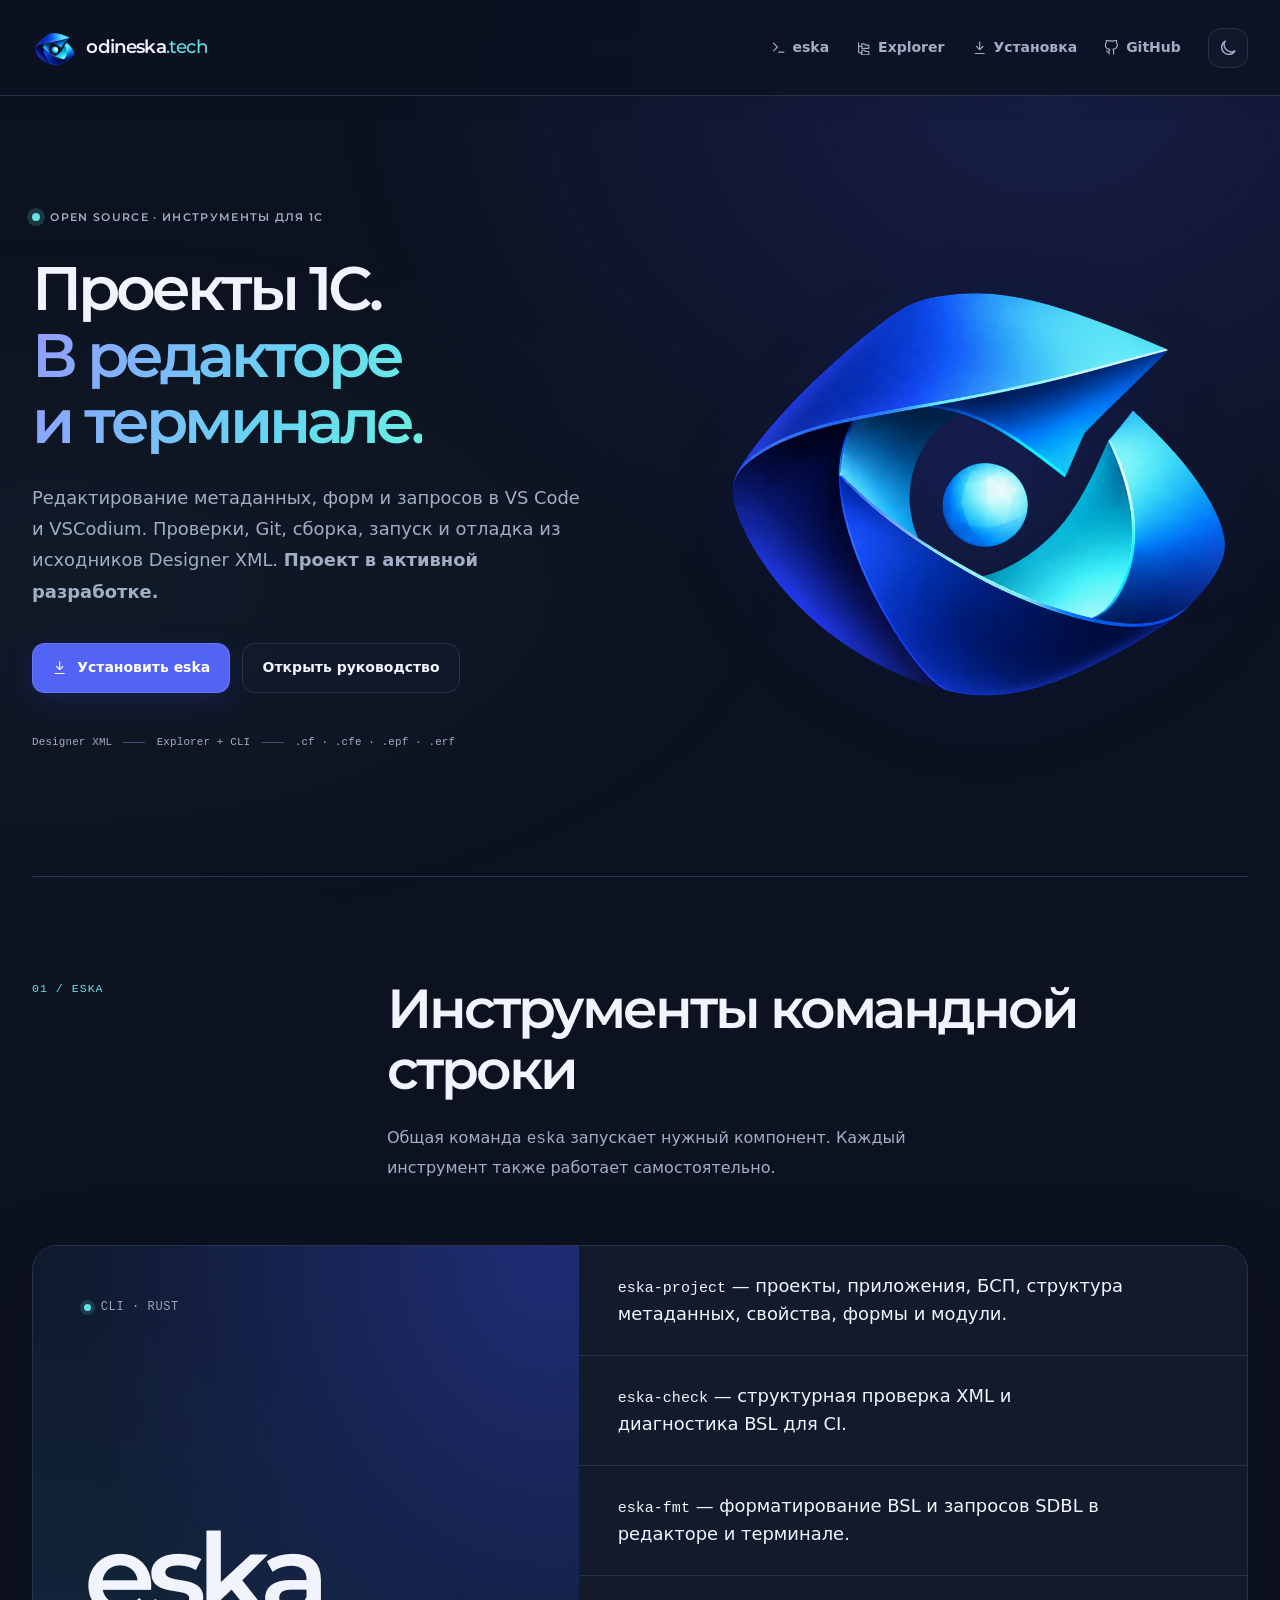
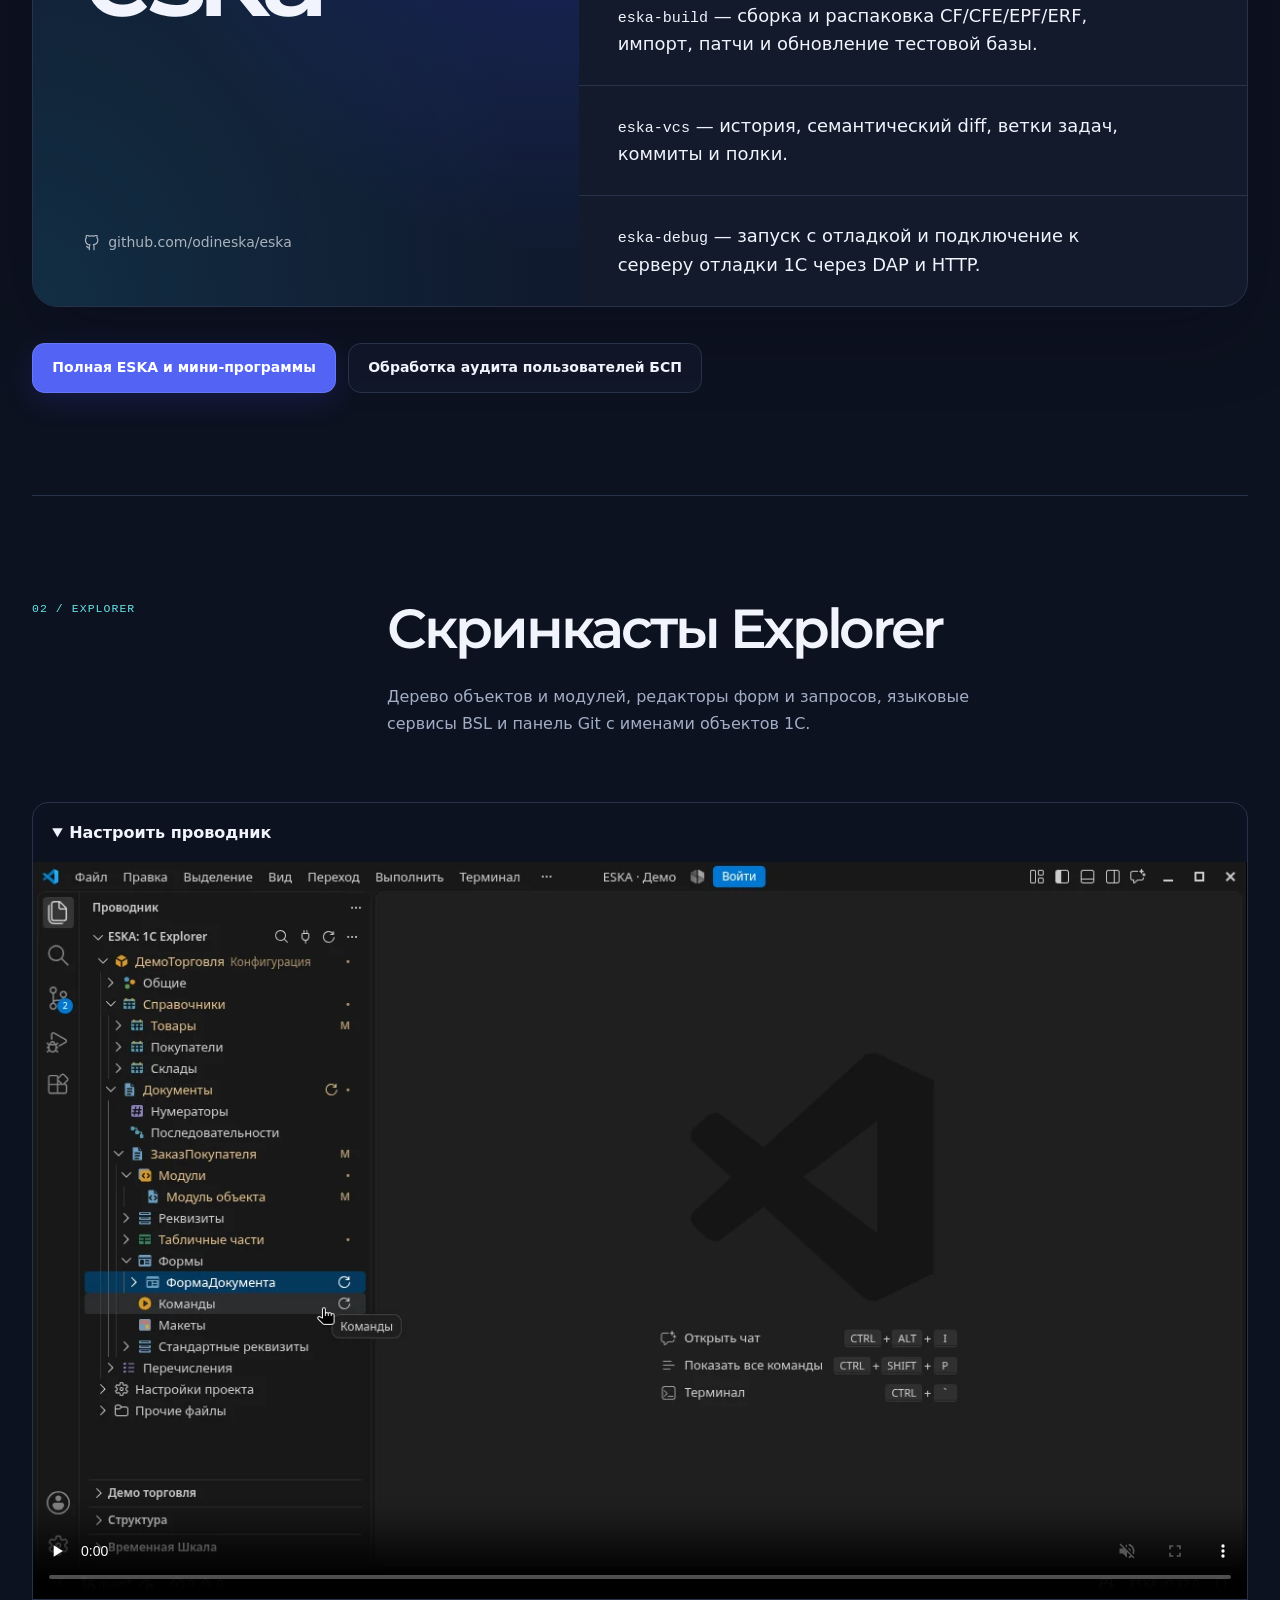
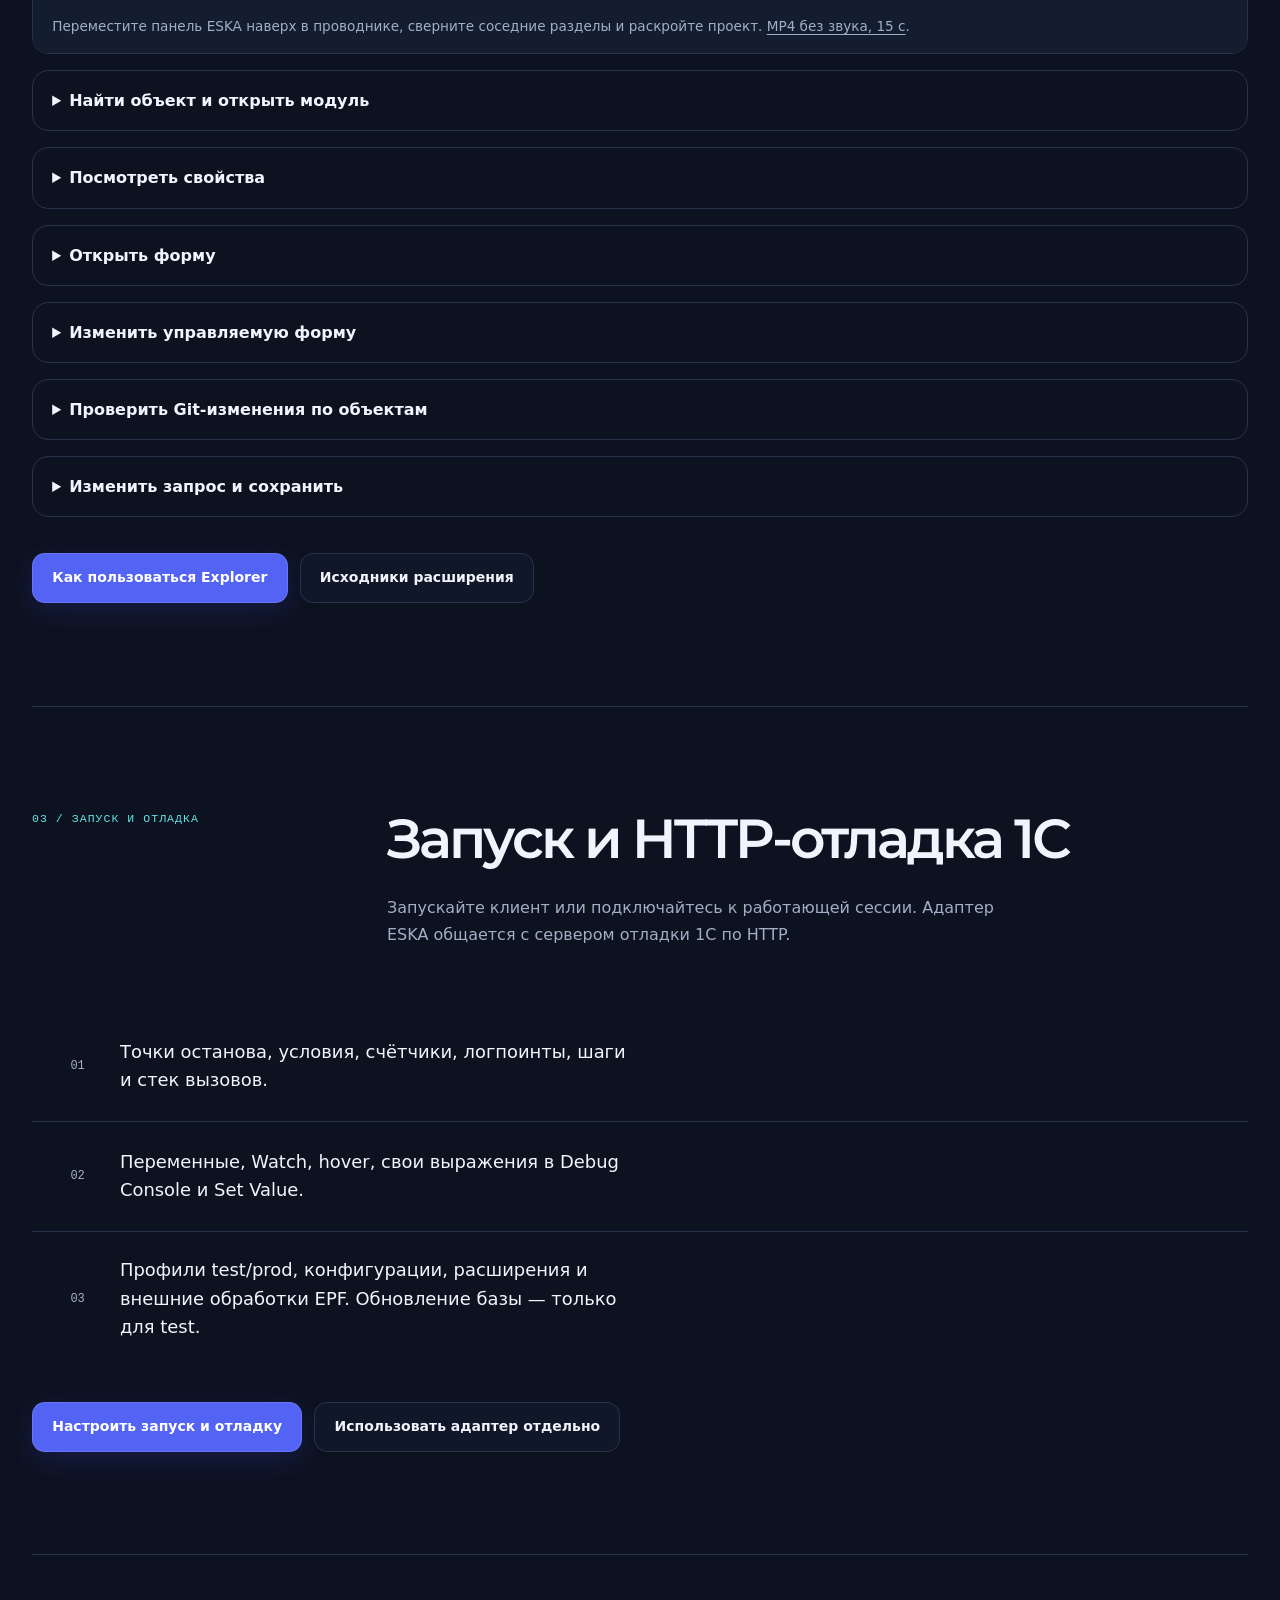
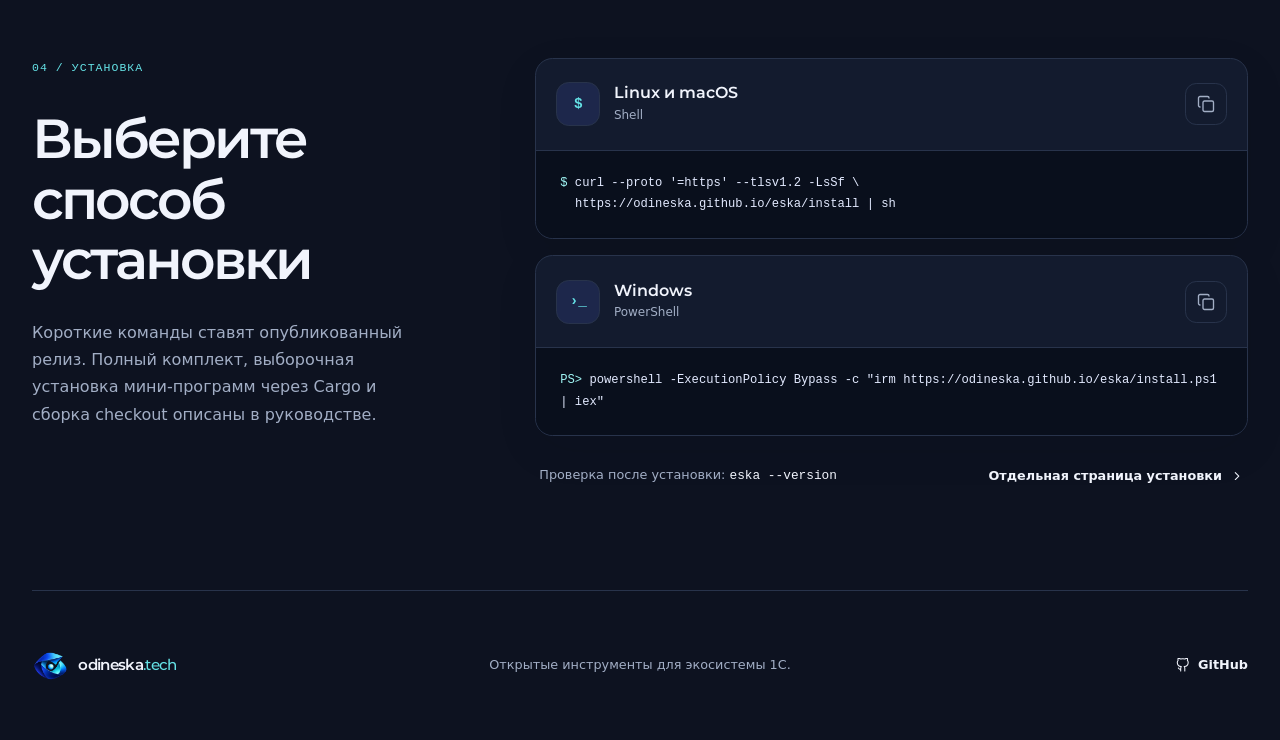
==== commit 57d10801: "docs(site): Обновлены руководство и скринкаст сохранения запроса" ====
--- a/index.html
+++ b/index.html
@@ -159,13 +159,13 @@
   <figcaption id="overview-scm-caption">Выберите объекты 1С по имени и откройте изменения в двух файлах <code>ObjectModule.bsl</code>. <a href="./assets/demos/2026-11-18/explorer-scm.mp4">MP4 без звука, 15 с</a>.</figcaption>
 </figure>
           </details>
-          <details class="demo-scenario"><summary>Собрать запрос</summary>
+          <details class="demo-scenario"><summary>Изменить запрос и сохранить</summary>
 <figure class="doc-screenshot demo-figure" id="overview-query">
-  <video class="demo-video" controls muted playsinline preload="none" width="1280" height="770" poster="./assets/demos/2026-11-18/explorer-query.webp" aria-label="Собрать запрос" aria-describedby="overview-query-caption">
-    <source src="./assets/demos/2026-11-18/explorer-query.mp4" type="video/mp4"/>
-    <a href="./assets/demos/2026-11-18/explorer-query.mp4">Открыть видео «Собрать запрос»</a>
-  </video>
-  <figcaption id="overview-query-caption">Добавьте «Артикул» в выборку, верните результат в черновик SDBL, примените его к модулю и сохраните BSL. <a href="./assets/demos/2026-11-18/explorer-query.mp4">MP4 без звука, 15 с</a>.</figcaption>
+  <video class="demo-video" controls muted playsinline preload="none" width="1248" height="758" poster="./assets/demos/2026-11-18-query/explorer-query.webp" aria-label="Изменить запрос и сохранить" aria-describedby="overview-query-caption">
+    <source src="./assets/demos/2026-11-18-query/explorer-query.mp4" type="video/mp4"/>
+    <a href="./assets/demos/2026-11-18-query/explorer-query.mp4">Открыть видео «Изменить запрос и сохранить»</a>
+  </video>
+  <figcaption id="overview-query-caption">Откройте запрос BSL в отдельной вкладке, измените его и нажмите Ctrl+S. Закройте вкладку, чтобы вернуться к исходному модулю. <a href="./assets/demos/2026-11-18-query/explorer-query.mp4">MP4 без звука</a>.</figcaption>
 </figure>
           </details>
         </div>
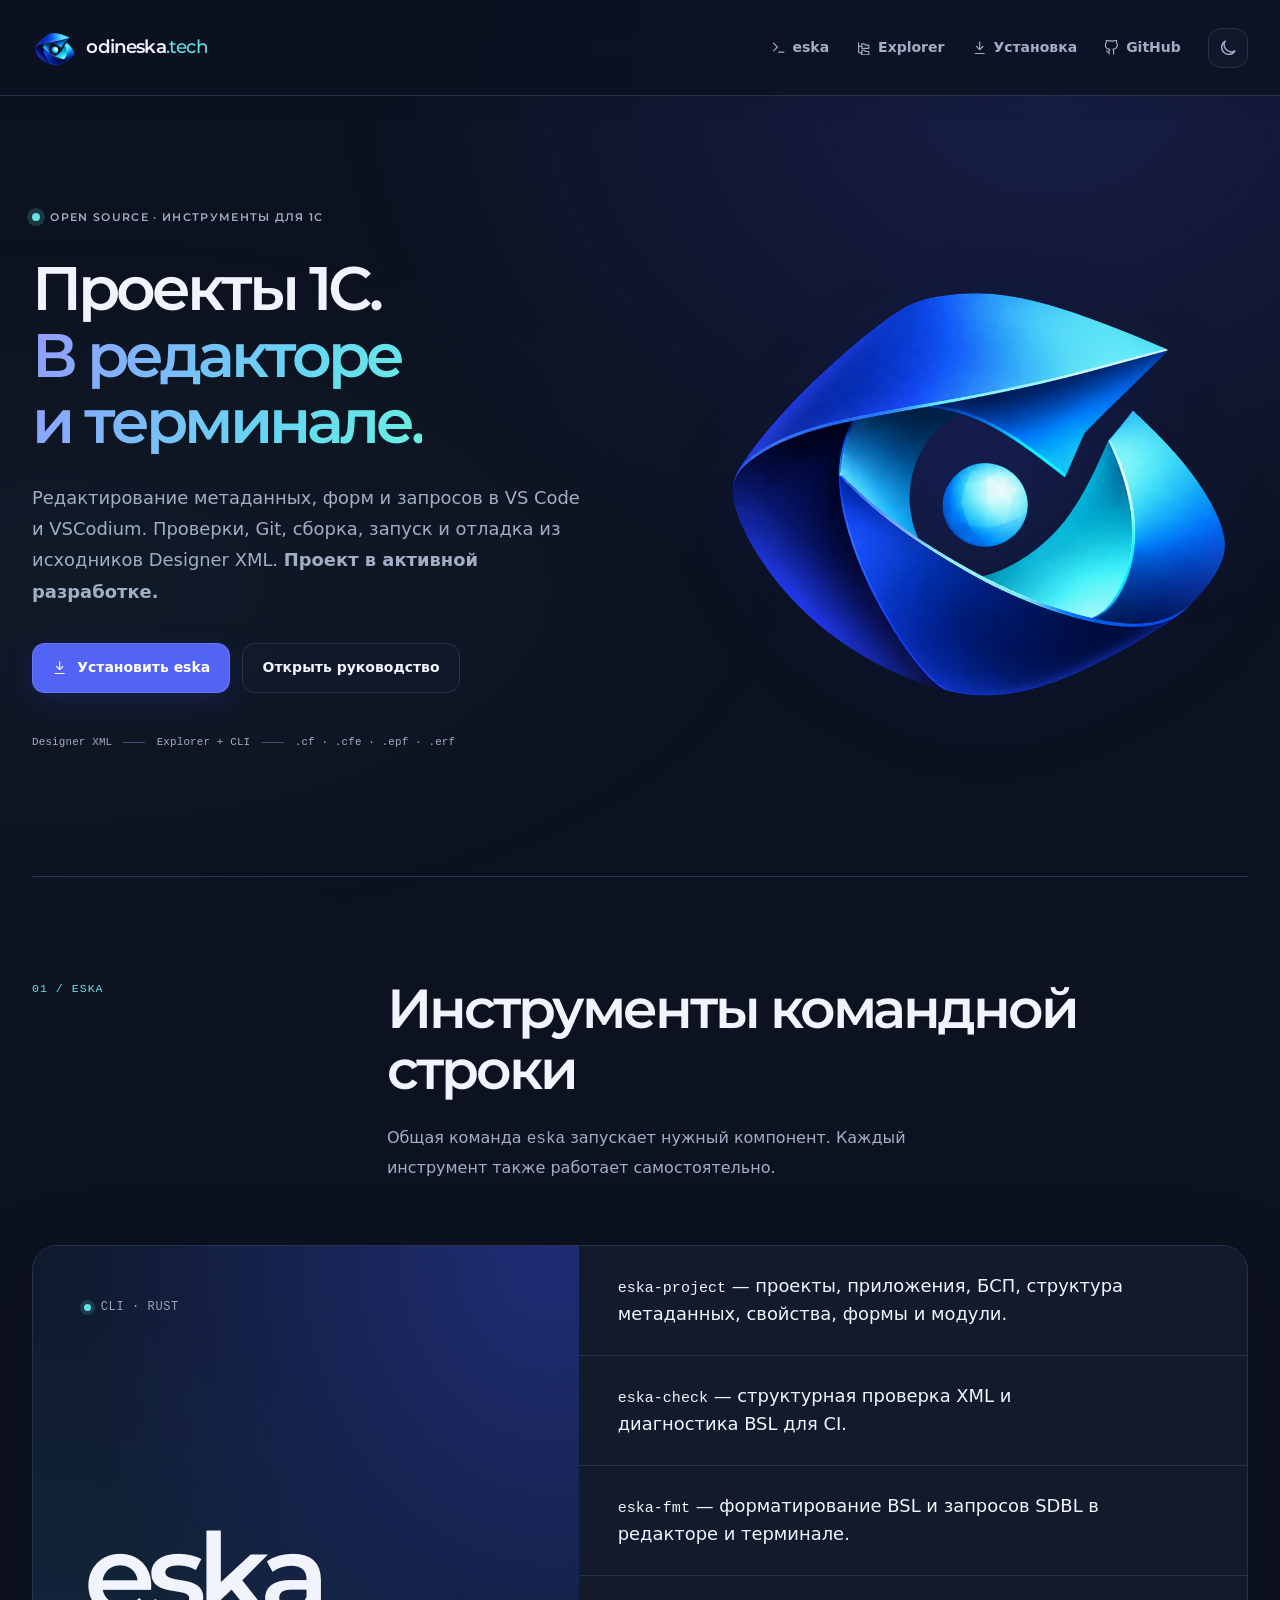
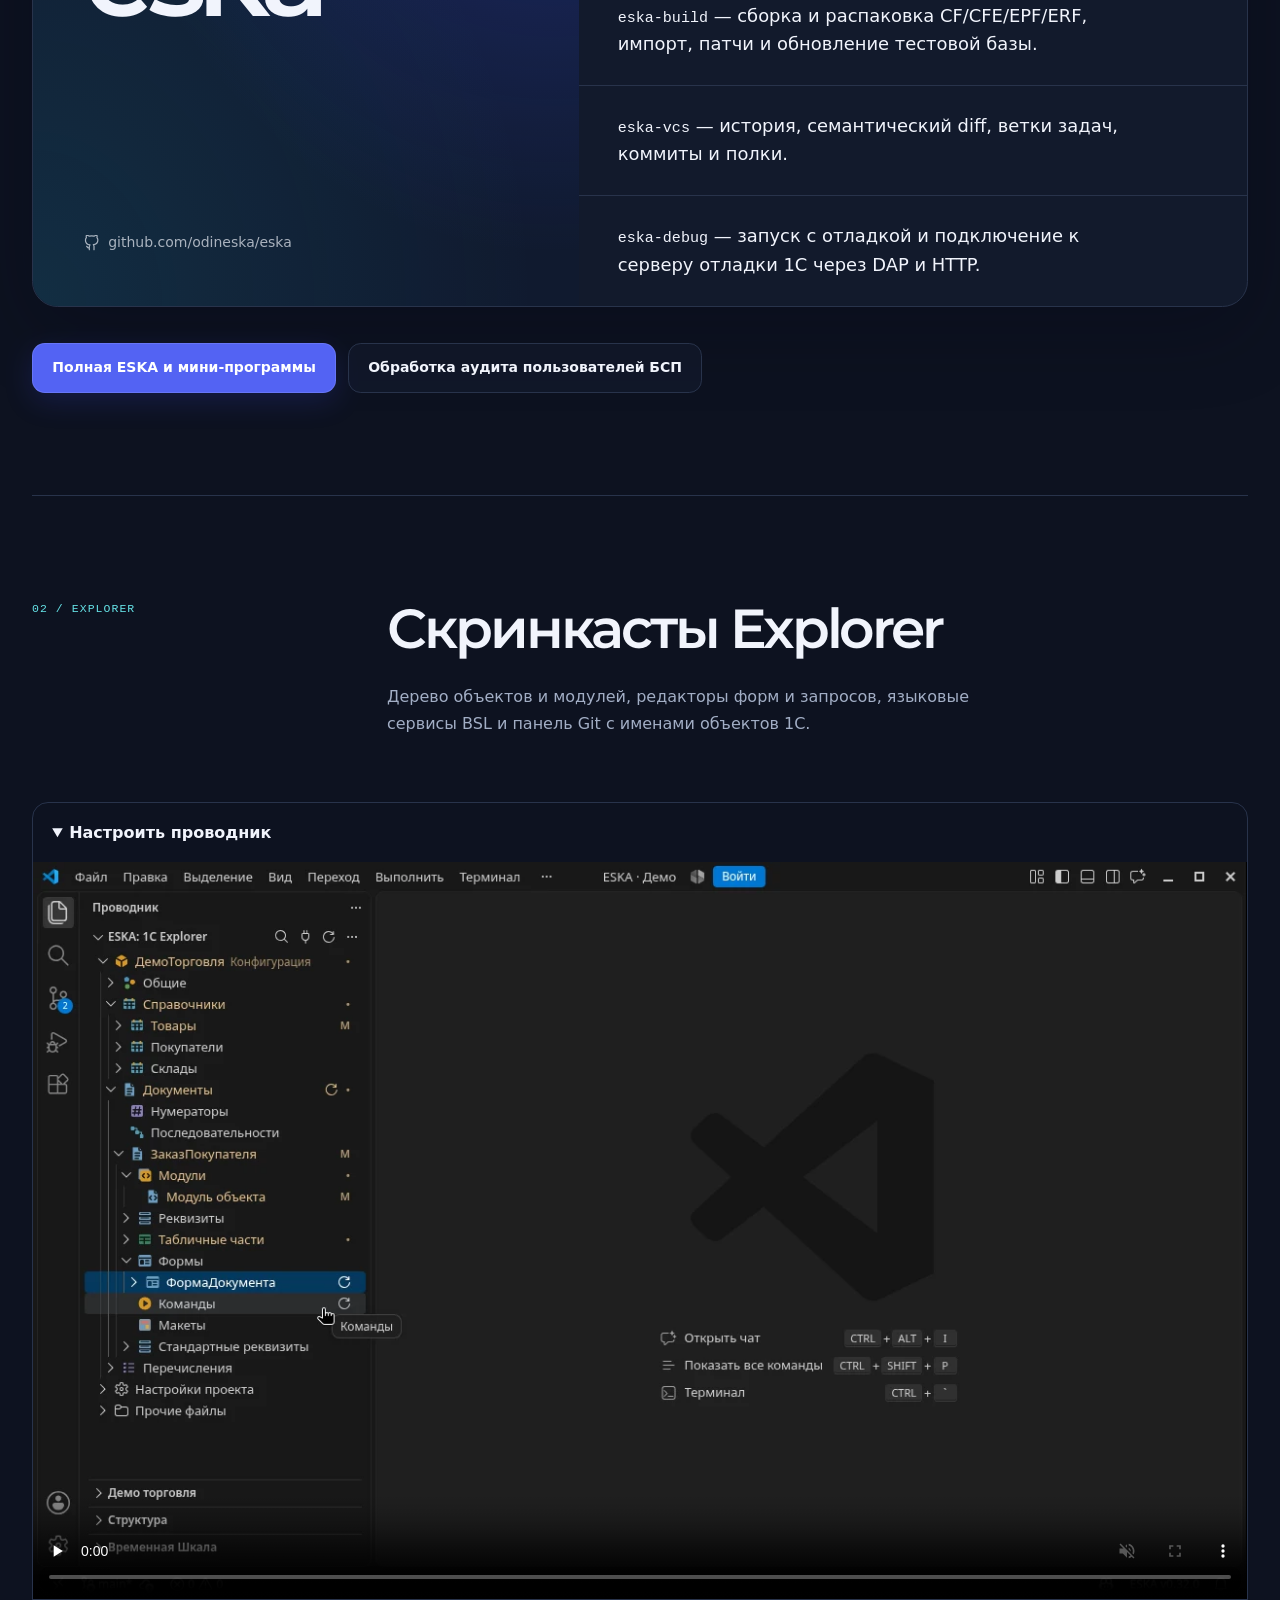
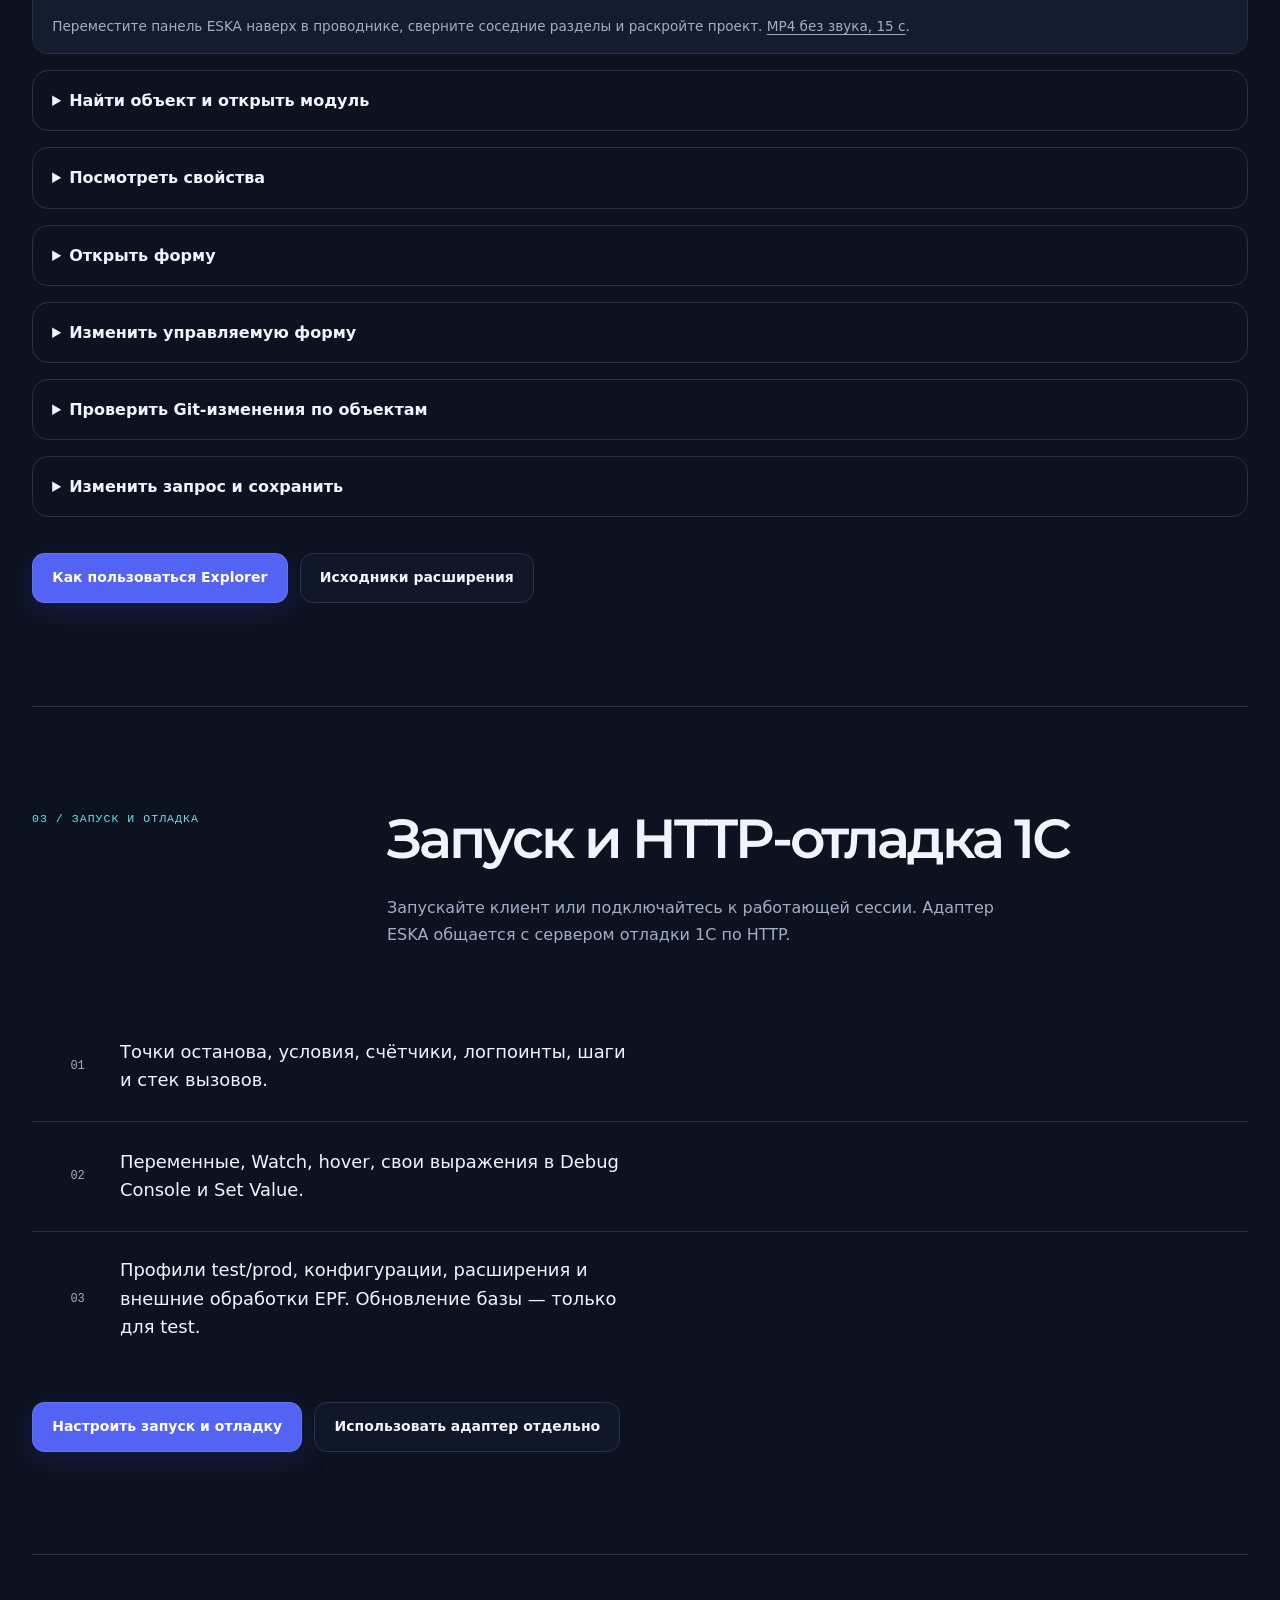
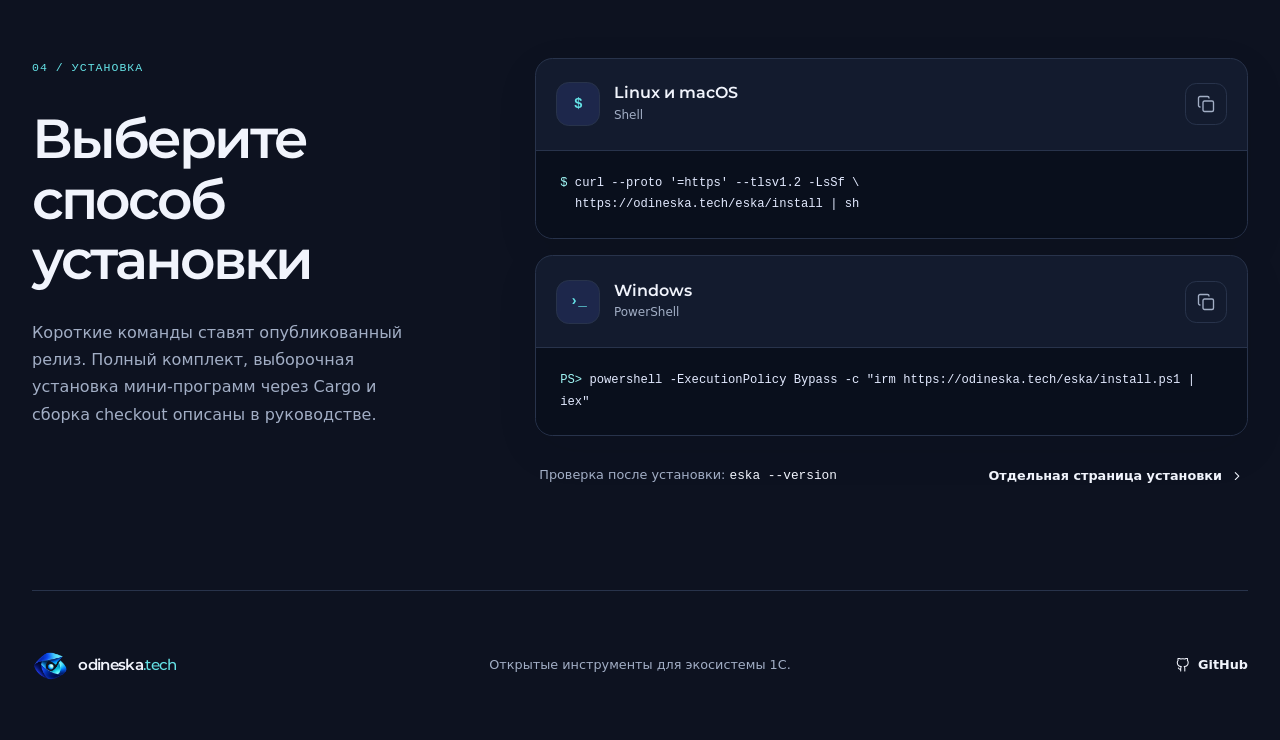
==== commit bd8ffc08: "docs(site): Обновлены ссылки на odineska.tech" ====
--- a/index.html
+++ b/index.html
@@ -212,13 +212,13 @@
                   <p>Shell</p>
                 </div>
               </div>
-              <button class="copy-button" type="button" data-copy="curl --proto '=https' --tlsv1.2 -LsSf https://odineska.github.io/eska/install | sh" aria-label="Копировать команду">
+              <button class="copy-button" type="button" data-copy="curl --proto '=https' --tlsv1.2 -LsSf https://odineska.tech/eska/install | sh" aria-label="Копировать команду">
                 <svg class="icon icon-copy" aria-hidden="true"><use href="./assets/icons.svg#copy"></use></svg>
                 <svg class="icon icon-check" aria-hidden="true"><use href="./assets/icons.svg#check"></use></svg>
               </button>
             </div>
             <pre><code><span class="prompt">$</span> curl --proto '=https' --tlsv1.2 -LsSf \
-  https://odineska.github.io/eska/install | sh</code></pre>
+  https://odineska.tech/eska/install | sh</code></pre>
           </article>
 
           <article class="command-card">
@@ -230,12 +230,12 @@
                   <p>PowerShell</p>
                 </div>
               </div>
-              <button class="copy-button" type="button" data-copy="powershell -ExecutionPolicy Bypass -c &quot;irm https://odineska.github.io/eska/install.ps1 | iex&quot;" aria-label="Копировать команду">
+              <button class="copy-button" type="button" data-copy="powershell -ExecutionPolicy Bypass -c &quot;irm https://odineska.tech/eska/install.ps1 | iex&quot;" aria-label="Копировать команду">
                 <svg class="icon icon-copy" aria-hidden="true"><use href="./assets/icons.svg#copy"></use></svg>
                 <svg class="icon icon-check" aria-hidden="true"><use href="./assets/icons.svg#check"></use></svg>
               </button>
             </div>
-            <pre><code><span class="prompt">PS&gt;</span> powershell -ExecutionPolicy Bypass -c "irm https://odineska.github.io/eska/install.ps1 | iex"</code></pre>
+            <pre><code><span class="prompt">PS&gt;</span> powershell -ExecutionPolicy Bypass -c "irm https://odineska.tech/eska/install.ps1 | iex"</code></pre>
           </article>
 
           <div class="install-footer">
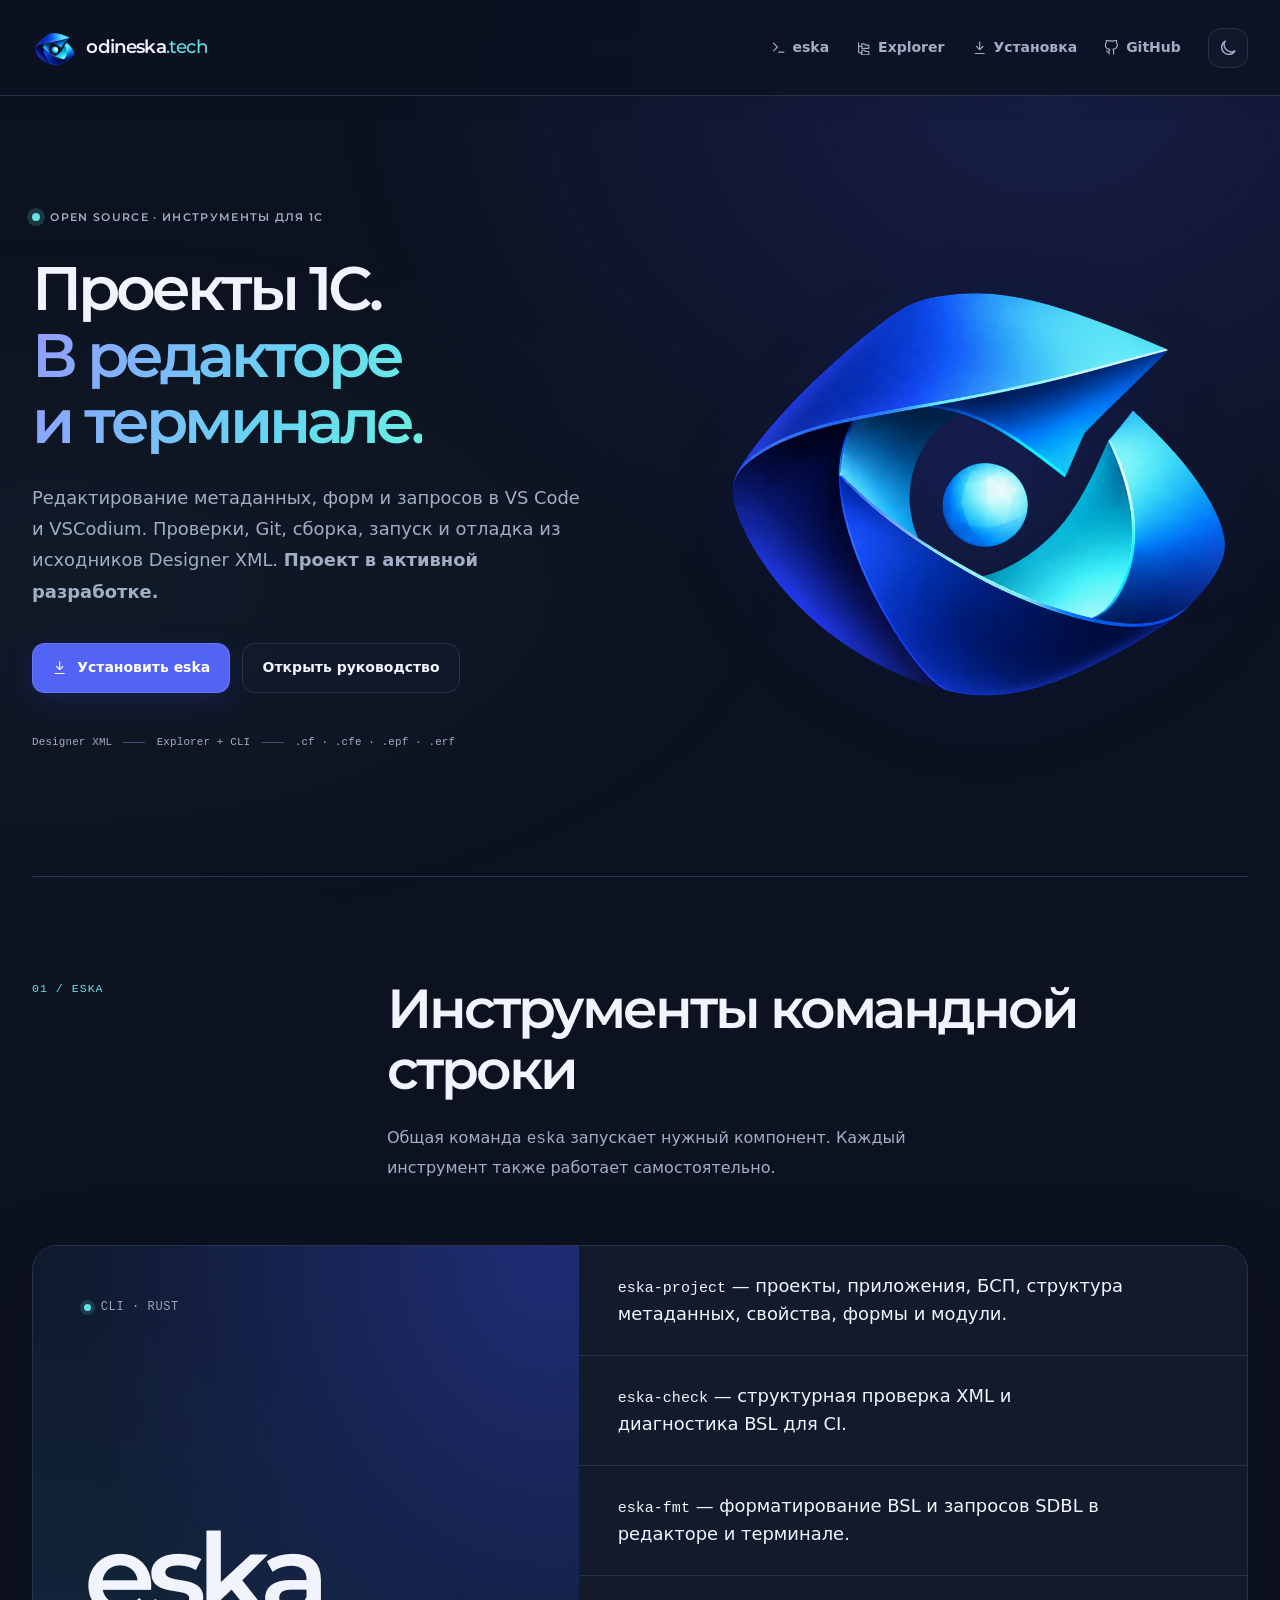
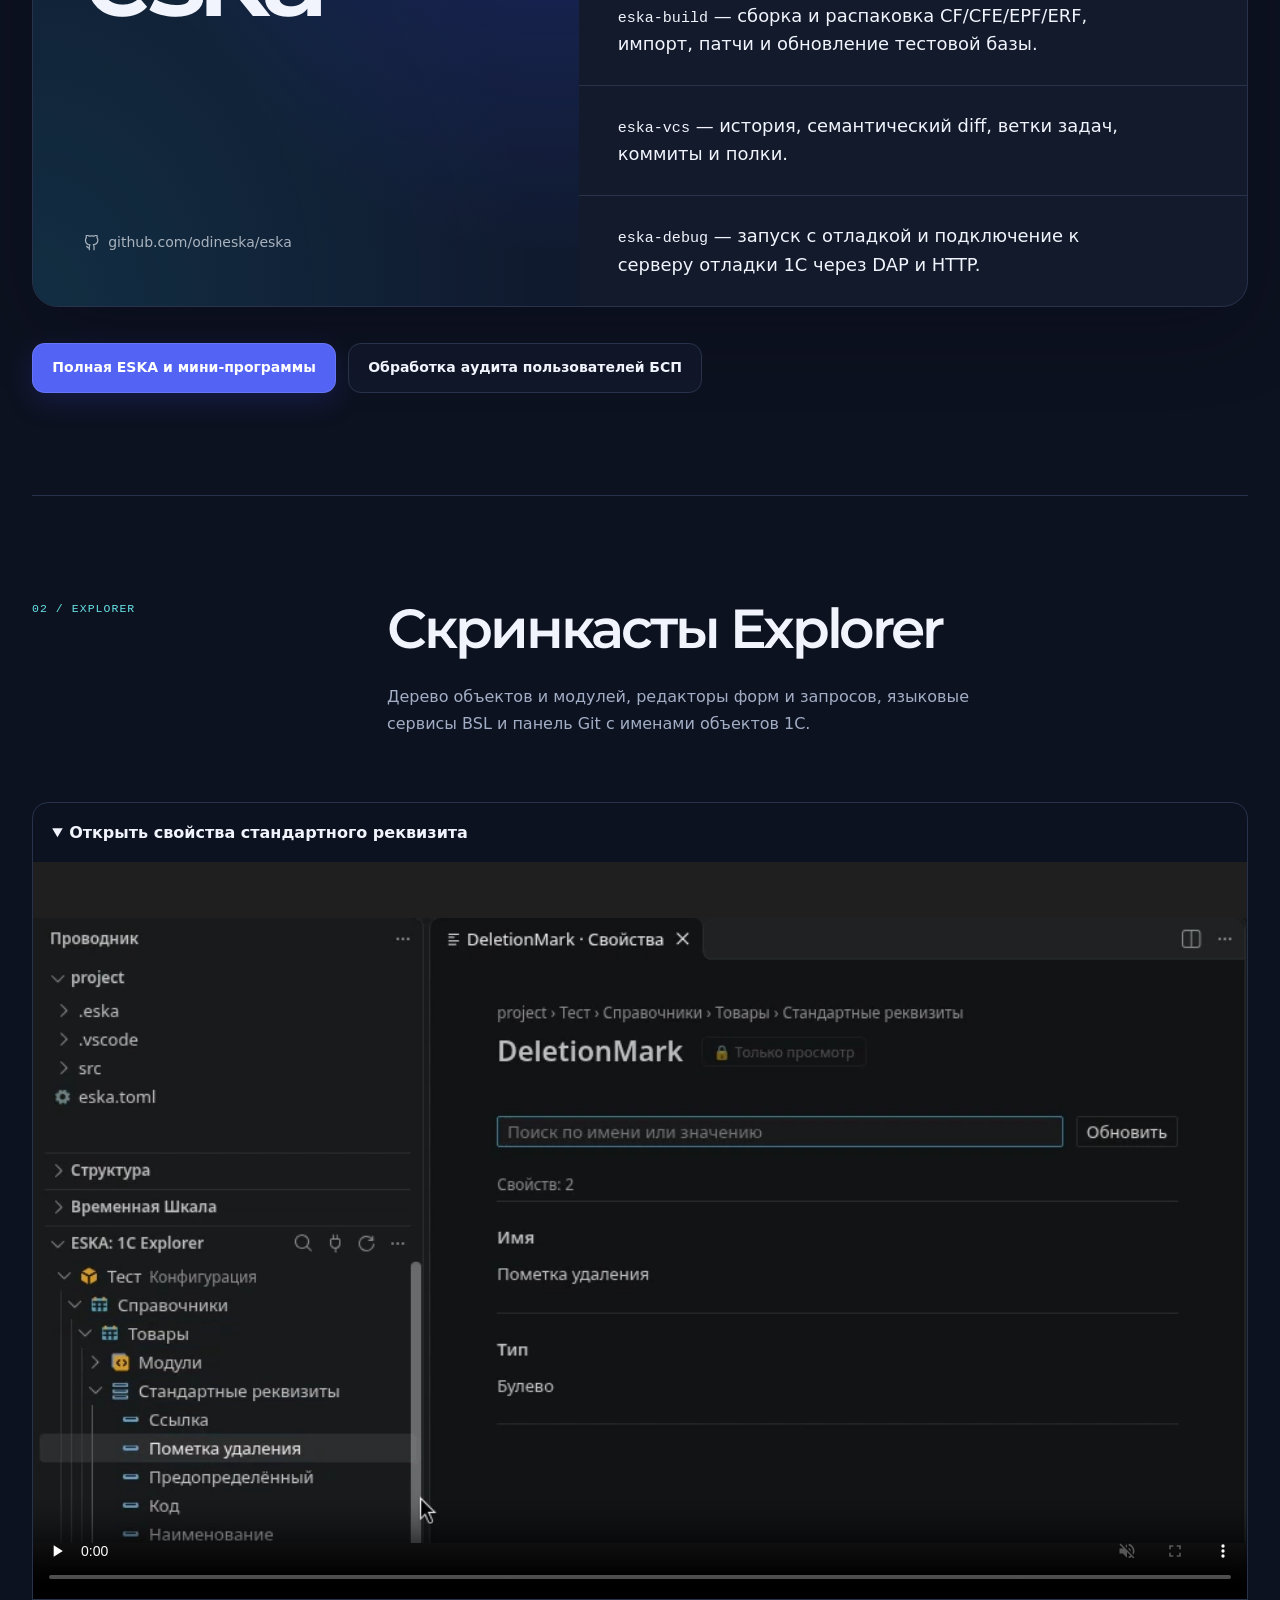
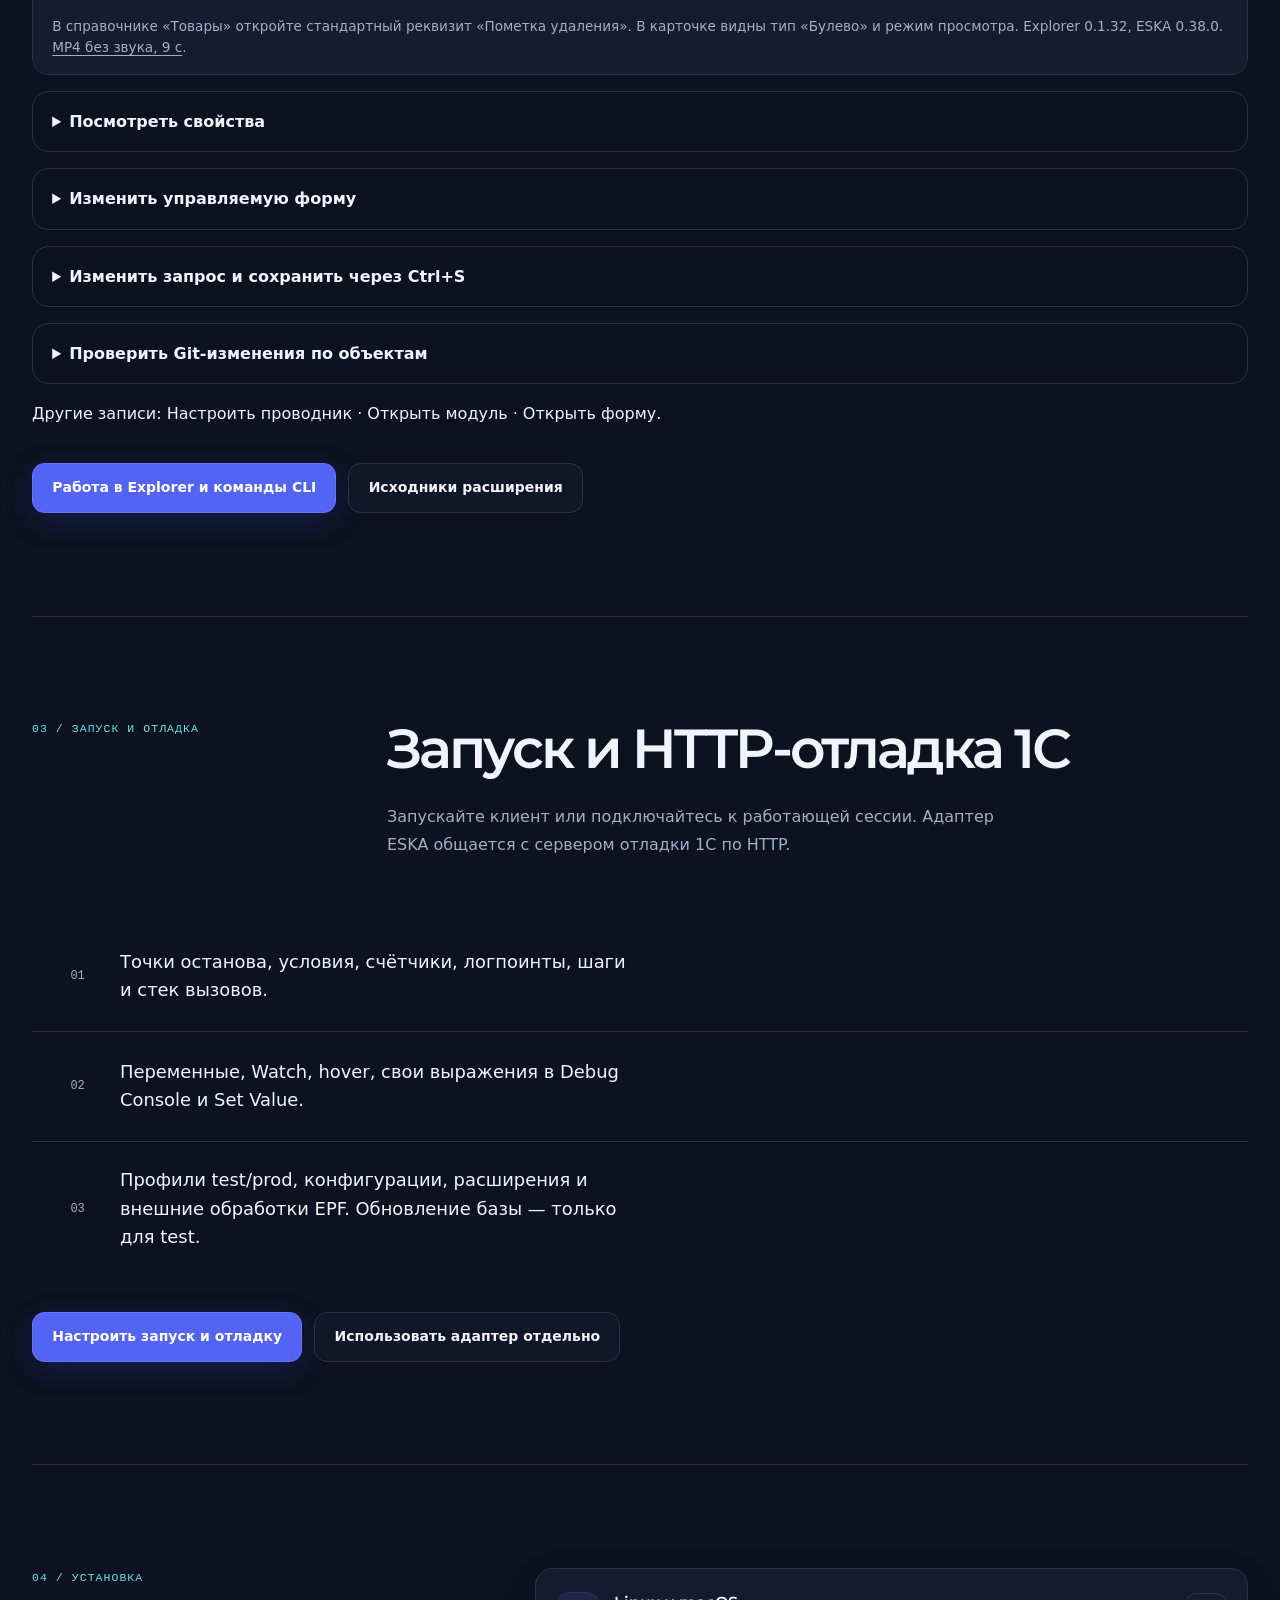
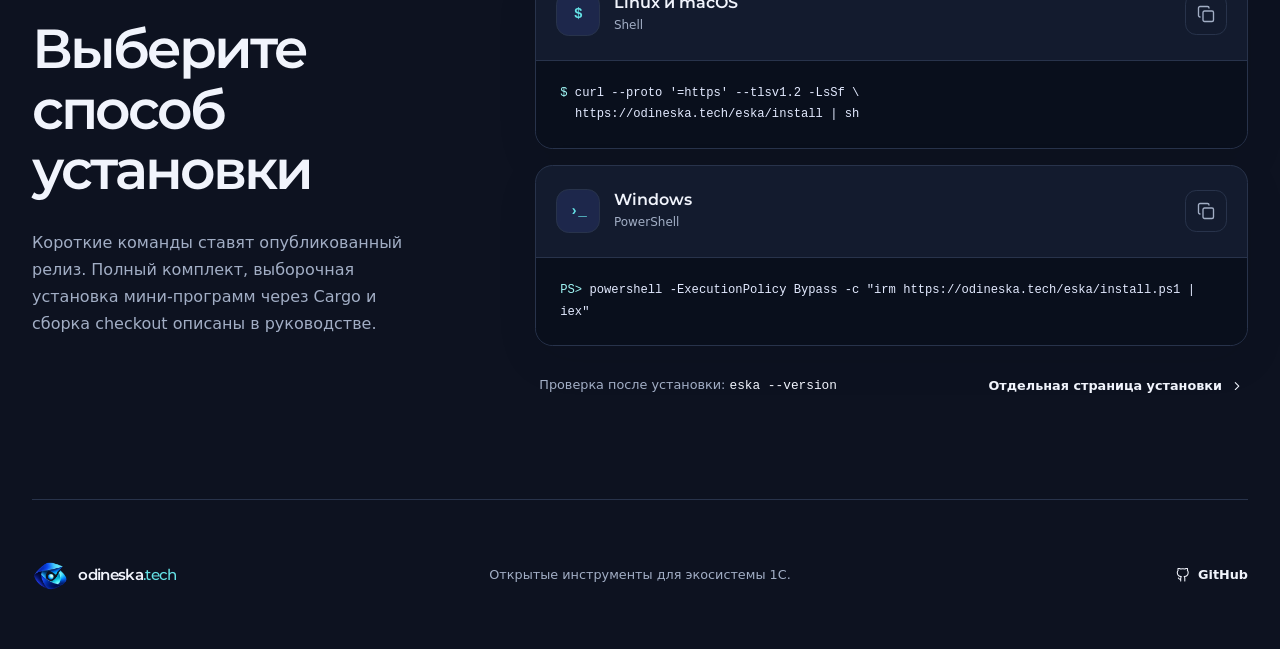
==== commit 9a3f34b5: "docs(site): Обновлены справочники ESKA и добавлены сценарии работы в Explorer" ====
--- a/index.html
+++ b/index.html
@@ -105,73 +105,56 @@
           </div>
         </div>
         <div class="demo-gallery">
-          <details class="demo-scenario" open><summary>Настроить проводник</summary>
-<figure class="doc-screenshot demo-figure" id="overview-setup">
-  <video class="demo-video" controls muted playsinline preload="none" width="1248" height="758" poster="./assets/demos/2026-11-18/explorer-setup.webp" aria-label="Настроить проводник" aria-describedby="overview-setup-caption">
-    <source src="./assets/demos/2026-11-18/explorer-setup.mp4" type="video/mp4"/>
-    <a href="./assets/demos/2026-11-18/explorer-setup.mp4">Открыть видео «Настроить проводник»</a>
-  </video>
-  <figcaption id="overview-setup-caption">Переместите панель ESKA наверх в проводнике, сверните соседние разделы и раскройте проект. <a href="./assets/demos/2026-11-18/explorer-setup.mp4">MP4 без звука, 15 с</a>.</figcaption>
-</figure>
-          </details>
-          <details class="demo-scenario"><summary>Найти объект и открыть модуль</summary>
-<figure class="doc-screenshot demo-figure" id="overview-tree">
-  <video class="demo-video" controls muted playsinline preload="none" width="1248" height="758" poster="./assets/demos/2026-11-18/explorer-tree.webp" aria-label="Найти объект и открыть модуль" aria-describedby="overview-tree-caption">
-    <source src="./assets/demos/2026-11-18/explorer-tree.mp4" type="video/mp4"/>
-    <a href="./assets/demos/2026-11-18/explorer-tree.mp4">Открыть видео «Найти объект и открыть модуль»</a>
-  </video>
-  <figcaption id="overview-tree-caption">В дереве откройте «Документы → ЗаказПокупателя → Модули → Модуль объекта». <a href="./assets/demos/2026-11-18/explorer-tree.mp4">MP4 без звука, 15 с</a>.</figcaption>
+          <details class="demo-scenario" open><summary>Открыть свойства стандартного реквизита</summary>
+<figure class="doc-screenshot demo-figure" id="overview-standard-attributes">
+  <video class="demo-video" controls muted playsinline preload="none" width="932" height="480" poster="./assets/demos/2026-11-21/explorer-standard-attributes.webp" aria-label="Открыть свойства стандартного реквизита" aria-describedby="overview-standard-attributes-caption">
+    <source src="./assets/demos/2026-11-21/explorer-standard-attributes.mp4" type="video/mp4">
+    <a href="./assets/demos/2026-11-21/explorer-standard-attributes.mp4">Открыть свойства стандартного реквизита (MP4)</a>
+  </video>
+  <figcaption id="overview-standard-attributes-caption">В справочнике «Товары» откройте стандартный реквизит «Пометка удаления». В карточке видны тип «Булево» и режим просмотра. Explorer 0.1.32, ESKA 0.38.0. <a href="./assets/demos/2026-11-21/explorer-standard-attributes.mp4">MP4 без звука, 9 с</a>.</figcaption>
 </figure>
           </details>
           <details class="demo-scenario"><summary>Посмотреть свойства</summary>
 <figure class="doc-screenshot demo-figure" id="overview-properties">
-  <video class="demo-video" controls muted playsinline preload="none" width="1248" height="758" poster="./assets/demos/2026-11-18/explorer-properties.webp" aria-label="Посмотреть свойства" aria-describedby="overview-properties-caption">
-    <source src="./assets/demos/2026-11-18/explorer-properties.mp4" type="video/mp4"/>
-    <a href="./assets/demos/2026-11-18/explorer-properties.mp4">Открыть видео «Посмотреть свойства»</a>
-  </video>
-  <figcaption id="overview-properties-caption">Откройте свойства документа и перейдите от поля «Имя» к его записи в XML. <a href="./assets/demos/2026-11-18/explorer-properties.mp4">MP4 без звука, 14 с</a>.</figcaption>
-</figure>
-          </details>
-          <details class="demo-scenario"><summary>Открыть форму</summary>
-<figure class="doc-screenshot demo-figure" id="overview-forms">
-  <video class="demo-video" controls muted playsinline preload="none" width="1248" height="758" poster="./assets/demos/2026-11-18/explorer-forms.webp" aria-label="Открыть форму" aria-describedby="overview-forms-caption">
-    <source src="./assets/demos/2026-11-18/explorer-forms.mp4" type="video/mp4"/>
-    <a href="./assets/demos/2026-11-18/explorer-forms.mp4">Открыть видео «Открыть форму»</a>
-  </video>
-  <figcaption id="overview-forms-caption">Откройте управляемую форму из дерева и посмотрите её структуру, данные и изображение. <a href="./assets/demos/2026-11-18/explorer-forms.mp4">MP4 без звука, 16 с</a>.</figcaption>
+  <video class="demo-video" controls muted playsinline preload="none" width="1248" height="490" poster="./assets/demos/2026-11-21/explorer-properties.webp" aria-label="Посмотреть свойства" aria-describedby="overview-properties-caption">
+    <source src="./assets/demos/2026-11-21/explorer-properties.mp4" type="video/mp4">
+    <a href="./assets/demos/2026-11-21/explorer-properties.mp4">Посмотреть свойства (MP4)</a>
+  </video>
+  <figcaption id="overview-properties-caption">Откройте свойства документа и перейдите от поля «Имя» к записи в XML. Explorer 0.1.23, ESKA 0.32.0. <a href="./assets/demos/2026-11-21/explorer-properties.mp4">MP4 без звука, 12 с</a>.</figcaption>
 </figure>
           </details>
           <details class="demo-scenario"><summary>Изменить управляемую форму</summary>
 <figure class="doc-screenshot demo-figure" id="overview-form-edit">
-  <video class="demo-video" controls muted playsinline preload="none" width="1280" height="800" poster="./assets/demos/2026-11-18/explorer-form-edit.webp" aria-label="Изменить управляемую форму" aria-describedby="overview-form-edit-caption">
-    <source src="./assets/demos/2026-11-18/explorer-form-edit.mp4" type="video/mp4"/>
-    <a href="./assets/demos/2026-11-18/explorer-form-edit.mp4">Открыть видео «Изменить управляемую форму»</a>
-  </video>
-  <figcaption id="overview-form-edit-caption">Измените заголовок поля «Покупатель» на «Клиент», затем отмените и повторите правку. <a href="./assets/demos/2026-11-18/explorer-form-edit.mp4">MP4 без звука, 16 с</a>.</figcaption>
+  <video class="demo-video" controls muted playsinline preload="none" width="1280" height="566" poster="./assets/demos/2026-11-21/explorer-form-edit.webp" aria-label="Изменить управляемую форму" aria-describedby="overview-form-edit-caption">
+    <source src="./assets/demos/2026-11-21/explorer-form-edit.mp4" type="video/mp4">
+    <a href="./assets/demos/2026-11-21/explorer-form-edit.mp4">Изменить управляемую форму (MP4)</a>
+  </video>
+  <figcaption id="overview-form-edit-caption">Измените заголовок «Покупатель» на «Клиент» в форме. Посмотрите результат в предпросмотре, отмените и повторите правку. Explorer 0.1.23, ESKA 0.32.0. <a href="./assets/demos/2026-11-21/explorer-form-edit.mp4">MP4 без звука, 14 с</a>.</figcaption>
+</figure>
+          </details>
+          <details class="demo-scenario"><summary>Изменить запрос и сохранить через Ctrl+S</summary>
+<figure class="doc-screenshot demo-figure" id="overview-query">
+  <video class="demo-video" controls muted playsinline preload="none" width="980" height="520" poster="./assets/demos/2026-11-21/explorer-query.webp" aria-label="Изменить запрос и сохранить через Ctrl+S" aria-describedby="overview-query-caption">
+    <source src="./assets/demos/2026-11-21/explorer-query.mp4" type="video/mp4">
+    <a href="./assets/demos/2026-11-21/explorer-query.mp4">Изменить запрос и сохранить через Ctrl+S (MP4)</a>
+  </video>
+  <figcaption id="overview-query-caption">Добавьте сортировку в отдельной вкладке запроса и нажмите Ctrl+S. Обновлённый текст виден в модуле BSL. Explorer 0.1.23, ESKA 0.32.0. <a href="./assets/demos/2026-11-21/explorer-query.mp4">MP4 без звука, 14 с</a>.</figcaption>
 </figure>
           </details>
           <details class="demo-scenario"><summary>Проверить Git-изменения по объектам</summary>
 <figure class="doc-screenshot demo-figure" id="overview-scm">
-  <video class="demo-video" controls muted playsinline preload="none" width="1248" height="758" poster="./assets/demos/2026-11-18/explorer-scm.webp" aria-label="Проверить Git-изменения по объектам" aria-describedby="overview-scm-caption">
-    <source src="./assets/demos/2026-11-18/explorer-scm.mp4" type="video/mp4"/>
-    <a href="./assets/demos/2026-11-18/explorer-scm.mp4">Открыть видео «Проверить Git-изменения по объектам»</a>
-  </video>
-  <figcaption id="overview-scm-caption">Выберите объекты 1С по имени и откройте изменения в двух файлах <code>ObjectModule.bsl</code>. <a href="./assets/demos/2026-11-18/explorer-scm.mp4">MP4 без звука, 15 с</a>.</figcaption>
-</figure>
-          </details>
-          <details class="demo-scenario"><summary>Изменить запрос и сохранить</summary>
-<figure class="doc-screenshot demo-figure" id="overview-query">
-  <video class="demo-video" controls muted playsinline preload="none" width="1248" height="758" poster="./assets/demos/2026-11-18-query/explorer-query.webp" aria-label="Изменить запрос и сохранить" aria-describedby="overview-query-caption">
-    <source src="./assets/demos/2026-11-18-query/explorer-query.mp4" type="video/mp4"/>
-    <a href="./assets/demos/2026-11-18-query/explorer-query.mp4">Открыть видео «Изменить запрос и сохранить»</a>
-  </video>
-  <figcaption id="overview-query-caption">Откройте запрос BSL в отдельной вкладке, измените его и нажмите Ctrl+S. Закройте вкладку, чтобы вернуться к исходному модулю. <a href="./assets/demos/2026-11-18-query/explorer-query.mp4">MP4 без звука</a>.</figcaption>
-</figure>
-          </details>
-        </div>
-
+  <video class="demo-video" controls muted playsinline preload="none" width="1248" height="500" poster="./assets/demos/2026-11-21/explorer-scm.webp" aria-label="Проверить Git-изменения по объектам" aria-describedby="overview-scm-caption">
+    <source src="./assets/demos/2026-11-21/explorer-scm.mp4" type="video/mp4">
+    <a href="./assets/demos/2026-11-21/explorer-scm.mp4">Проверить Git-изменения по объектам (MP4)</a>
+  </video>
+  <figcaption id="overview-scm-caption">Выберите объект 1С по имени и сравните изменения в его ObjectModule.bsl с предыдущей версией. Explorer 0.1.23, ESKA 0.32.0. <a href="./assets/demos/2026-11-21/explorer-scm.mp4">MP4 без звука, 14 с</a>.</figcaption>
+</figure>
+          </details>
+        </div>
+
+        <p>Другие записи: <a id="overview-setup" href="./eska/docs/#demo-setup">Настроить проводник</a> · <a id="overview-tree" href="./eska/docs/#demo-tree">Открыть модуль</a> · <a id="overview-forms" href="./eska/docs/#demo-forms">Открыть форму</a>.</p>
         <div class="hero-actions">
-          <a class="button button-primary" href="./eska/docs/#explorer">Как пользоваться Explorer</a>
+          <a class="button button-primary" href="./eska/docs/explorer/">Работа в Explorer и команды CLI</a>
           <a class="button button-quiet" href="https://github.com/odineska/eska-vscode-explorer">Исходники расширения</a>
         </div>
       </section>
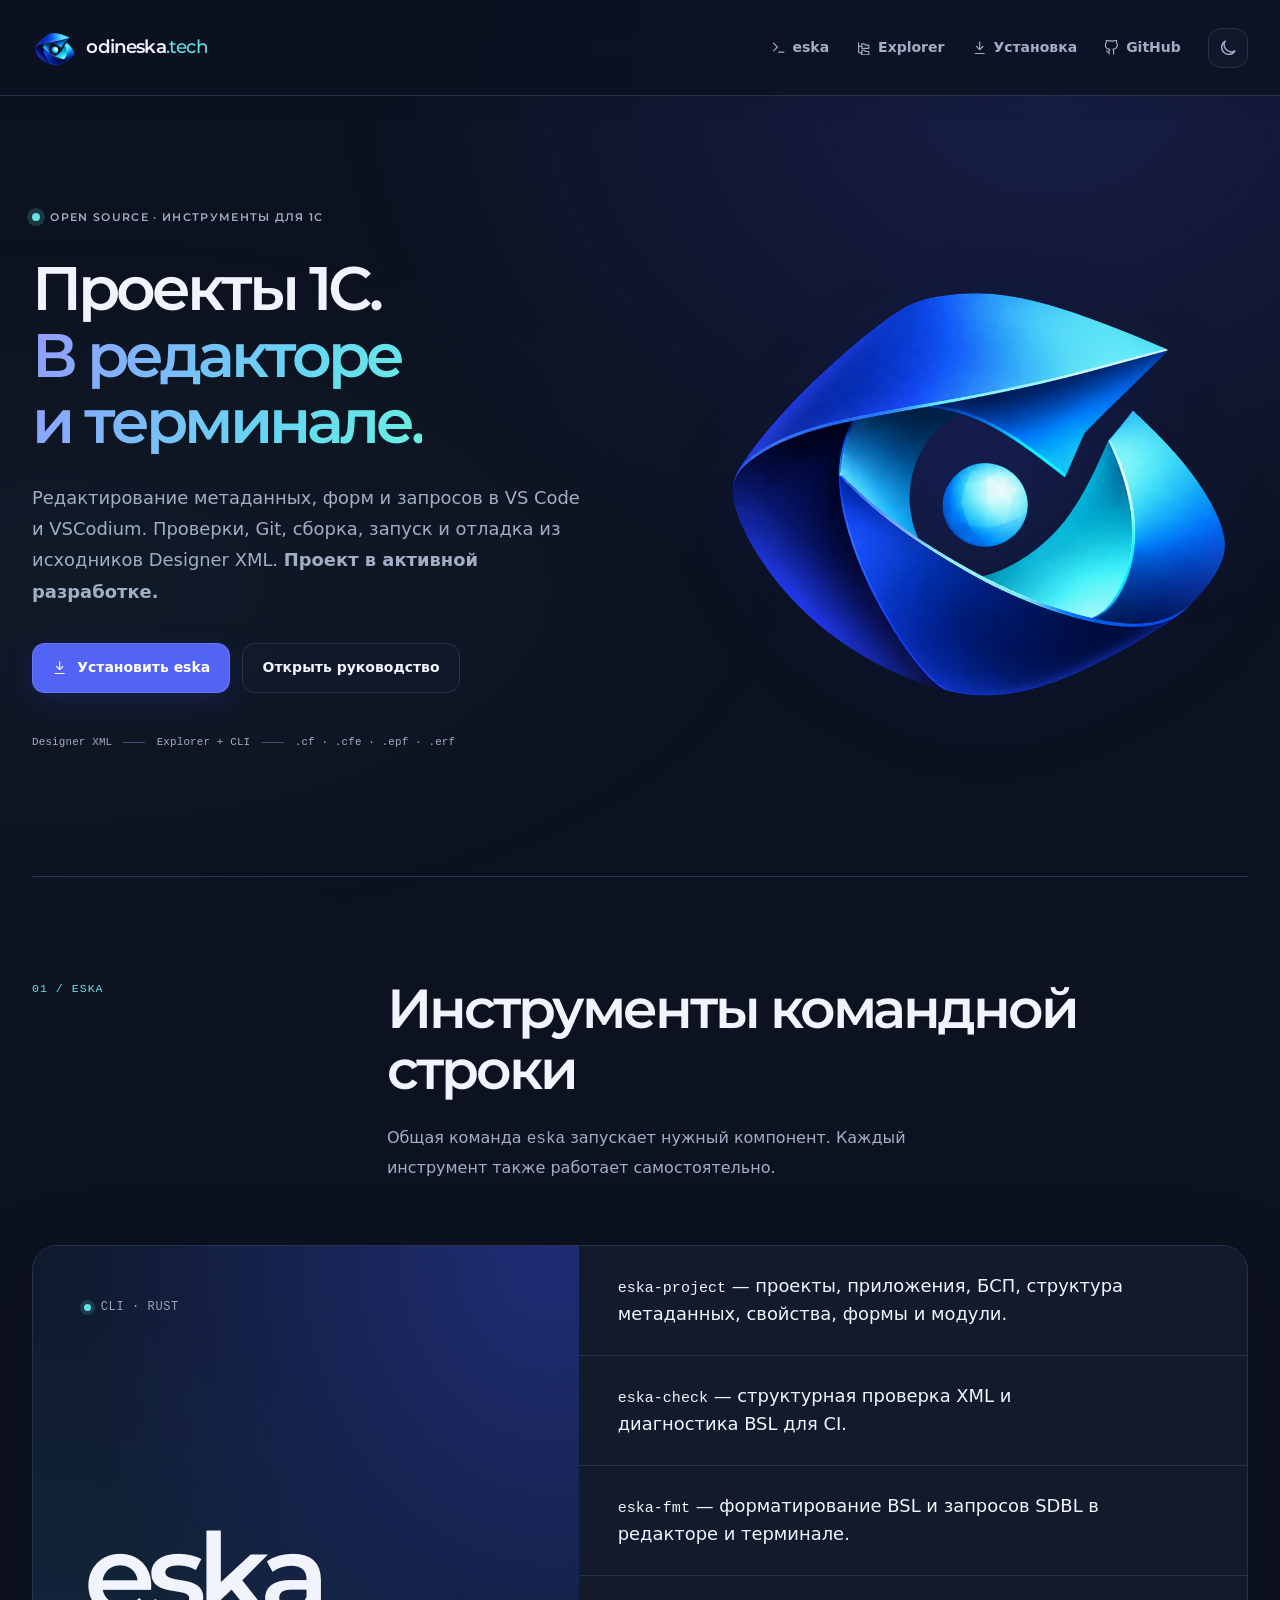
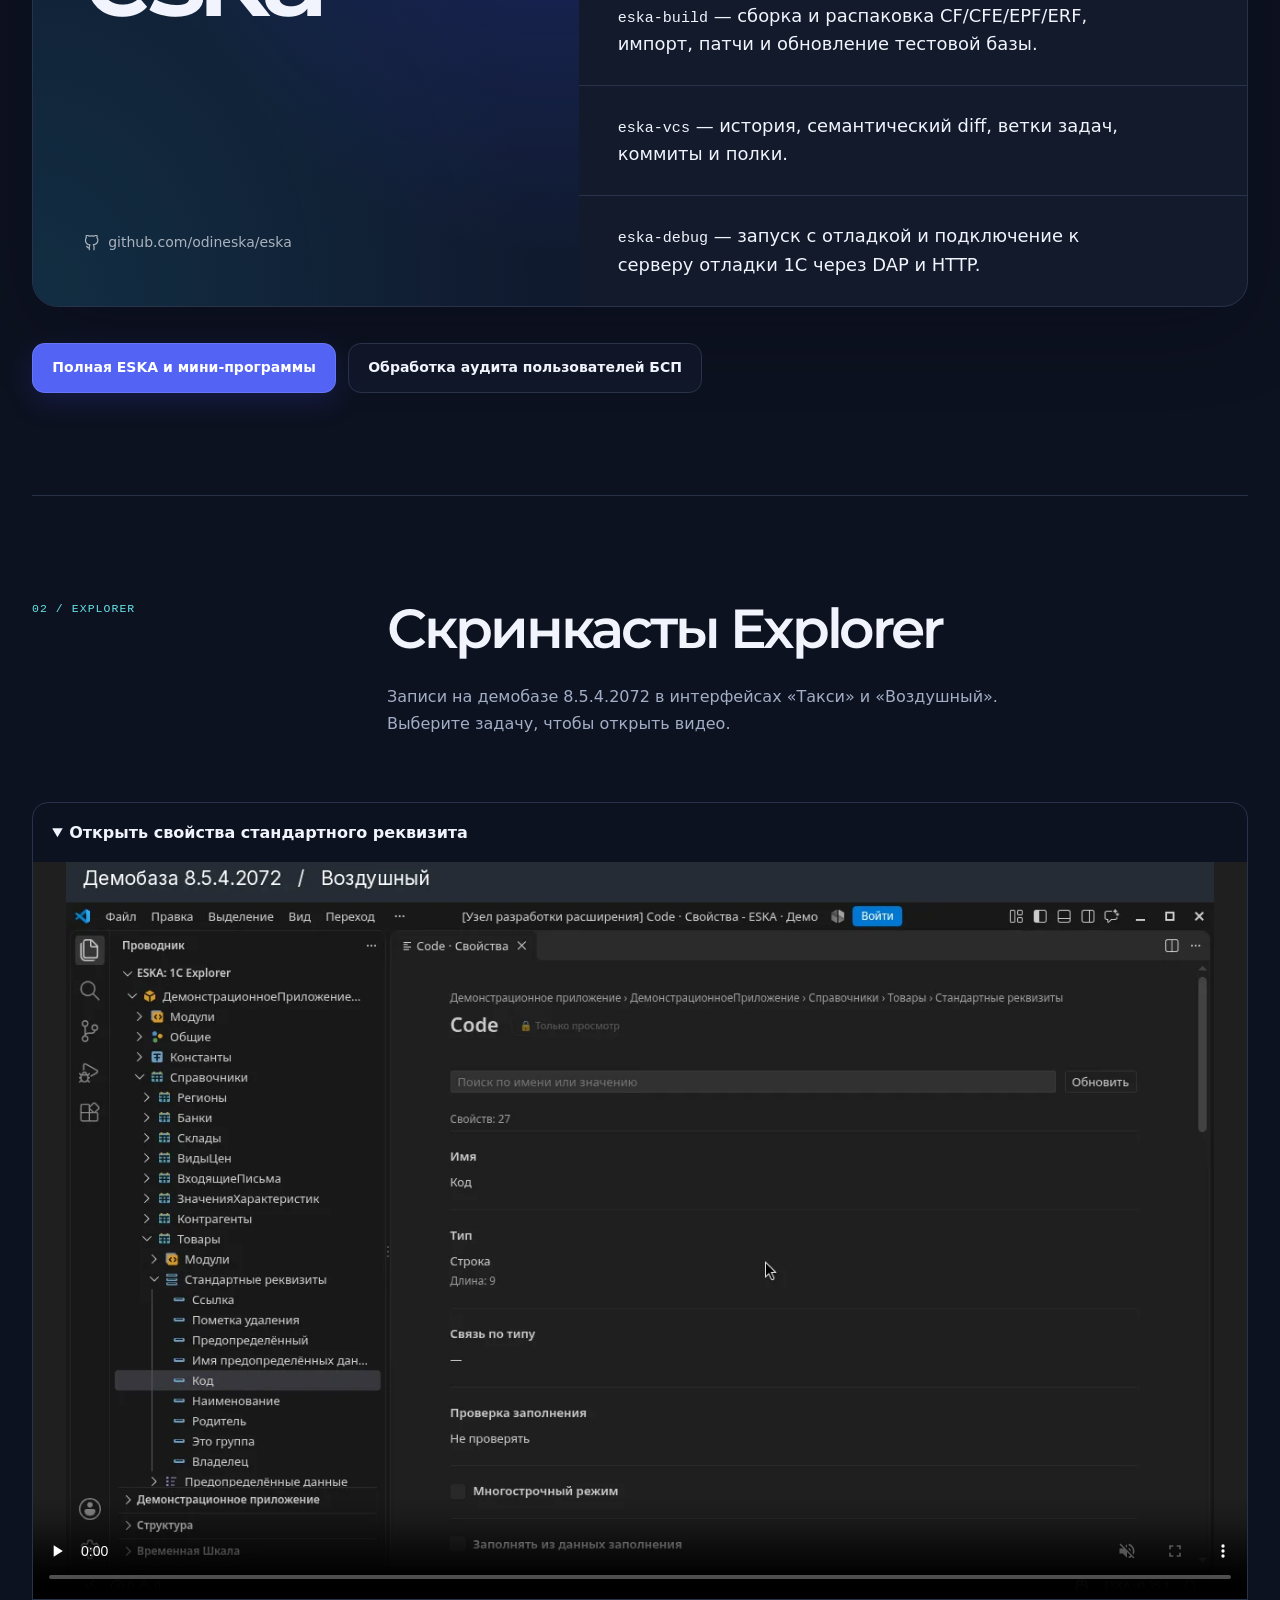
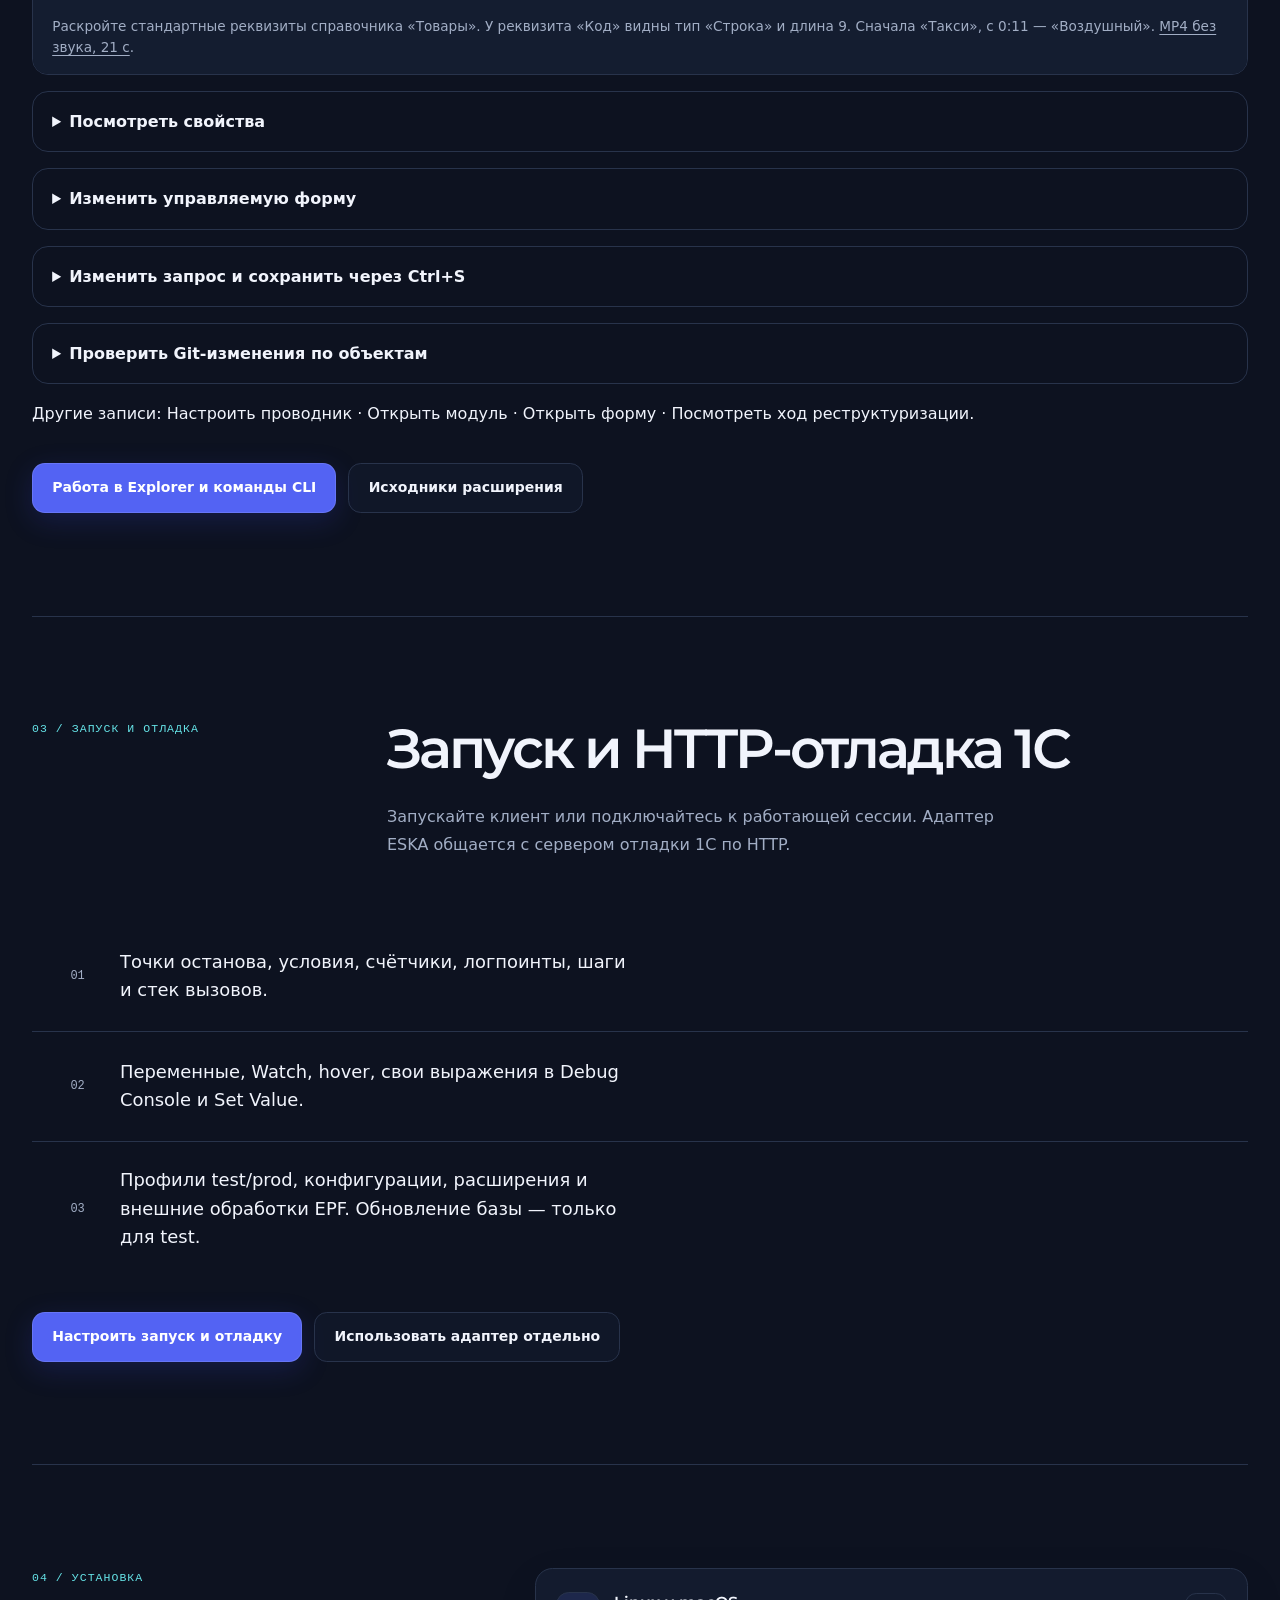
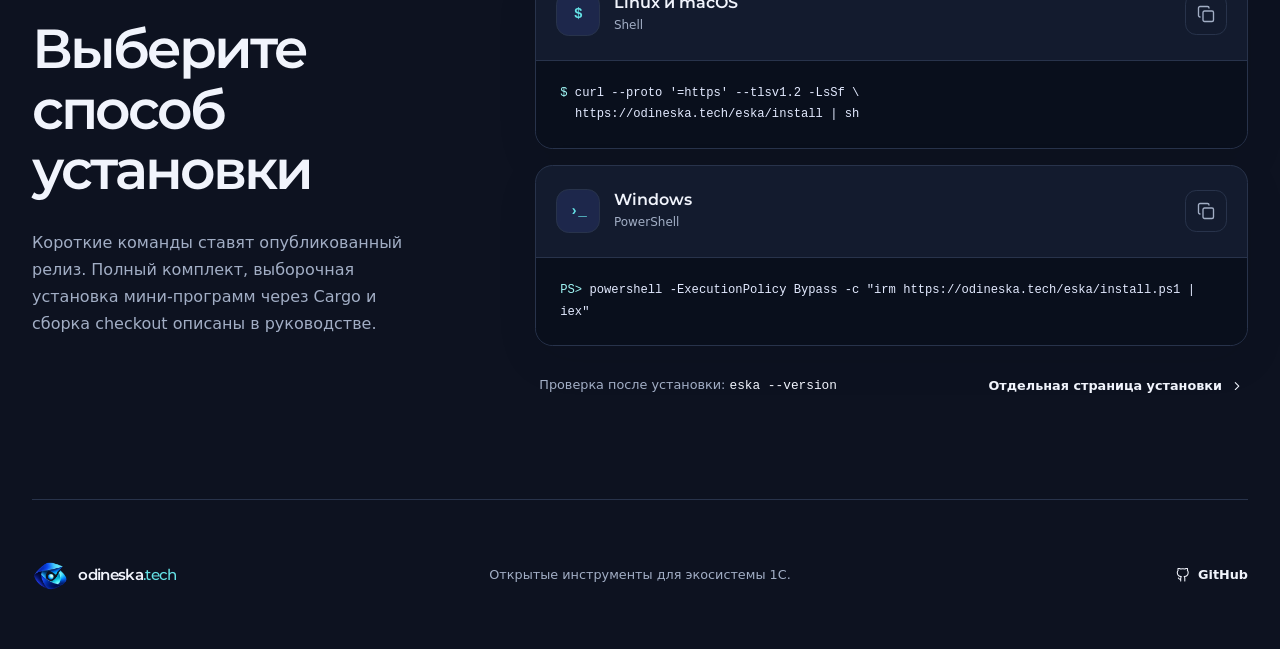
==== commit e0bc21cd: "docs(site): Обновлены девять скринкастов на демобазе 8.5.4" ====
--- a/index.html
+++ b/index.html
@@ -101,58 +101,58 @@
           <p class="section-index">02 / explorer</p>
           <div class="section-copy">
             <h2>Скринкасты Explorer</h2>
-            <p>Дерево объектов и модулей, редакторы форм и запросов, языковые сервисы BSL и панель Git с именами объектов 1С.</p>
+            <p>Записи на демобазе 8.5.4.2072 в интерфейсах «Такси» и «Воздушный». Выберите задачу, чтобы открыть видео.</p>
           </div>
         </div>
         <div class="demo-gallery">
           <details class="demo-scenario" open><summary>Открыть свойства стандартного реквизита</summary>
 <figure class="doc-screenshot demo-figure" id="overview-standard-attributes">
-  <video class="demo-video" controls muted playsinline preload="none" width="932" height="480" poster="./assets/demos/2026-11-21/explorer-standard-attributes.webp" aria-label="Открыть свойства стандартного реквизита" aria-describedby="overview-standard-attributes-caption">
-    <source src="./assets/demos/2026-11-21/explorer-standard-attributes.mp4" type="video/mp4">
-    <a href="./assets/demos/2026-11-21/explorer-standard-attributes.mp4">Открыть свойства стандартного реквизита (MP4)</a>
-  </video>
-  <figcaption id="overview-standard-attributes-caption">В справочнике «Товары» откройте стандартный реквизит «Пометка удаления». В карточке видны тип «Булево» и режим просмотра. Explorer 0.1.32, ESKA 0.38.0. <a href="./assets/demos/2026-11-21/explorer-standard-attributes.mp4">MP4 без звука, 9 с</a>.</figcaption>
+  <video class="demo-video" controls muted playsinline preload="none" width="1248" height="802" poster="./assets/demos/2026-11-26/explorer-standard-attributes.webp" aria-label="Посмотреть тип стандартного реквизита" aria-describedby="overview-standard-attributes-caption">
+    <source src="./assets/demos/2026-11-26/explorer-standard-attributes.mp4" type="video/mp4">
+    <a href="./assets/demos/2026-11-26/explorer-standard-attributes.mp4">Посмотреть тип стандартного реквизита (MP4)</a>
+  </video>
+  <figcaption id="overview-standard-attributes-caption">Раскройте стандартные реквизиты справочника «Товары». У реквизита «Код» видны тип «Строка» и длина 9. Сначала «Такси», с 0:11 — «Воздушный». <a href="./assets/demos/2026-11-26/explorer-standard-attributes.mp4">MP4 без звука, 21 с</a>.</figcaption>
 </figure>
           </details>
           <details class="demo-scenario"><summary>Посмотреть свойства</summary>
 <figure class="doc-screenshot demo-figure" id="overview-properties">
-  <video class="demo-video" controls muted playsinline preload="none" width="1248" height="490" poster="./assets/demos/2026-11-21/explorer-properties.webp" aria-label="Посмотреть свойства" aria-describedby="overview-properties-caption">
-    <source src="./assets/demos/2026-11-21/explorer-properties.mp4" type="video/mp4">
-    <a href="./assets/demos/2026-11-21/explorer-properties.mp4">Посмотреть свойства (MP4)</a>
-  </video>
-  <figcaption id="overview-properties-caption">Откройте свойства документа и перейдите от поля «Имя» к записи в XML. Explorer 0.1.23, ESKA 0.32.0. <a href="./assets/demos/2026-11-21/explorer-properties.mp4">MP4 без звука, 12 с</a>.</figcaption>
+  <video class="demo-video" controls muted playsinline preload="none" width="1248" height="802" poster="./assets/demos/2026-11-26/explorer-properties.webp" aria-label="Перейти от свойства к XML" aria-describedby="overview-properties-caption">
+    <source src="./assets/demos/2026-11-26/explorer-properties.mp4" type="video/mp4">
+    <a href="./assets/demos/2026-11-26/explorer-properties.mp4">Перейти от свойства к XML (MP4)</a>
+  </video>
+  <figcaption id="overview-properties-caption">Откройте свойства справочника «Товары» и перейдите из карточки к элементу «Имя» в XML. Сначала «Такси», с 0:14 — «Воздушный». <a href="./assets/demos/2026-11-26/explorer-properties.mp4">MP4 без звука, 28 с</a>.</figcaption>
 </figure>
           </details>
           <details class="demo-scenario"><summary>Изменить управляемую форму</summary>
 <figure class="doc-screenshot demo-figure" id="overview-form-edit">
-  <video class="demo-video" controls muted playsinline preload="none" width="1280" height="566" poster="./assets/demos/2026-11-21/explorer-form-edit.webp" aria-label="Изменить управляемую форму" aria-describedby="overview-form-edit-caption">
-    <source src="./assets/demos/2026-11-21/explorer-form-edit.mp4" type="video/mp4">
-    <a href="./assets/demos/2026-11-21/explorer-form-edit.mp4">Изменить управляемую форму (MP4)</a>
-  </video>
-  <figcaption id="overview-form-edit-caption">Измените заголовок «Покупатель» на «Клиент» в форме. Посмотрите результат в предпросмотре, отмените и повторите правку. Explorer 0.1.23, ESKA 0.32.0. <a href="./assets/demos/2026-11-21/explorer-form-edit.mp4">MP4 без звука, 14 с</a>.</figcaption>
+  <video class="demo-video" controls muted playsinline preload="none" width="1440" height="944" poster="./assets/demos/2026-11-26/explorer-form-edit.webp" aria-label="Изменить заголовок поля на форме заказа" aria-describedby="overview-form-edit-caption">
+    <source src="./assets/demos/2026-11-26/explorer-form-edit.mp4" type="video/mp4">
+    <a href="./assets/demos/2026-11-26/explorer-form-edit.mp4">Изменить заголовок поля на форме заказа (MP4)</a>
+  </video>
+  <figcaption id="overview-form-edit-caption">В форме документа «Заказ» измените заголовок поля «Покупатель» на «Клиент», проверьте результат в предпросмотре и отмените изменение. Сначала «Такси», с 0:13 — «Воздушный». <a href="./assets/demos/2026-11-26/explorer-form-edit.mp4">MP4 без звука, 25 с</a>.</figcaption>
 </figure>
           </details>
           <details class="demo-scenario"><summary>Изменить запрос и сохранить через Ctrl+S</summary>
 <figure class="doc-screenshot demo-figure" id="overview-query">
-  <video class="demo-video" controls muted playsinline preload="none" width="980" height="520" poster="./assets/demos/2026-11-21/explorer-query.webp" aria-label="Изменить запрос и сохранить через Ctrl+S" aria-describedby="overview-query-caption">
-    <source src="./assets/demos/2026-11-21/explorer-query.mp4" type="video/mp4">
-    <a href="./assets/demos/2026-11-21/explorer-query.mp4">Изменить запрос и сохранить через Ctrl+S (MP4)</a>
-  </video>
-  <figcaption id="overview-query-caption">Добавьте сортировку в отдельной вкладке запроса и нажмите Ctrl+S. Обновлённый текст виден в модуле BSL. Explorer 0.1.23, ESKA 0.32.0. <a href="./assets/demos/2026-11-21/explorer-query.mp4">MP4 без звука, 14 с</a>.</figcaption>
+  <video class="demo-video" controls muted playsinline preload="none" width="1280" height="844" poster="./assets/demos/2026-11-26/explorer-query.webp" aria-label="Добавить сортировку и сохранить запрос" aria-describedby="overview-query-caption">
+    <source src="./assets/demos/2026-11-26/explorer-query.mp4" type="video/mp4">
+    <a href="./assets/demos/2026-11-26/explorer-query.mp4">Добавить сортировку и сохранить запрос (MP4)</a>
+  </video>
+  <figcaption id="overview-query-caption">Откройте запрос из общего модуля «Пользователи», добавьте сортировку по наименованию и сохраните изменение в модуле BSL. Сначала «Такси», с 0:12 — «Воздушный». <a href="./assets/demos/2026-11-26/explorer-query.mp4">MP4 без звука, 23 с</a>.</figcaption>
 </figure>
           </details>
           <details class="demo-scenario"><summary>Проверить Git-изменения по объектам</summary>
 <figure class="doc-screenshot demo-figure" id="overview-scm">
-  <video class="demo-video" controls muted playsinline preload="none" width="1248" height="500" poster="./assets/demos/2026-11-21/explorer-scm.webp" aria-label="Проверить Git-изменения по объектам" aria-describedby="overview-scm-caption">
-    <source src="./assets/demos/2026-11-21/explorer-scm.mp4" type="video/mp4">
-    <a href="./assets/demos/2026-11-21/explorer-scm.mp4">Проверить Git-изменения по объектам (MP4)</a>
-  </video>
-  <figcaption id="overview-scm-caption">Выберите объект 1С по имени и сравните изменения в его ObjectModule.bsl с предыдущей версией. Explorer 0.1.23, ESKA 0.32.0. <a href="./assets/demos/2026-11-21/explorer-scm.mp4">MP4 без звука, 14 с</a>.</figcaption>
-</figure>
-          </details>
-        </div>
-
-        <p>Другие записи: <a id="overview-setup" href="./eska/docs/#demo-setup">Настроить проводник</a> · <a id="overview-tree" href="./eska/docs/#demo-tree">Открыть модуль</a> · <a id="overview-forms" href="./eska/docs/#demo-forms">Открыть форму</a>.</p>
+  <video class="demo-video" controls muted playsinline preload="none" width="1280" height="844" poster="./assets/demos/2026-11-26/explorer-scm.webp" aria-label="Сравнить модули двух справочников" aria-describedby="overview-scm-caption">
+    <source src="./assets/demos/2026-11-26/explorer-scm.mp4" type="video/mp4">
+    <a href="./assets/demos/2026-11-26/explorer-scm.mp4">Сравнить модули двух справочников (MP4)</a>
+  </video>
+  <figcaption id="overview-scm-caption">В панели Git выберите изменения модулей объектов справочников «Контрагенты» и «Товары». В сравнении виден исходник выбранного объекта. Сначала «Такси», с 0:11 — «Воздушный». <a href="./assets/demos/2026-11-26/explorer-scm.mp4">MP4 без звука, 20 с</a>.</figcaption>
+</figure>
+          </details>
+        </div>
+
+        <p>Другие записи: <a id="overview-setup" href="./eska/docs/#demo-setup">Настроить проводник</a> · <a id="overview-tree" href="./eska/docs/#demo-tree">Открыть модуль</a> · <a id="overview-forms" href="./eska/docs/#demo-forms">Открыть форму</a> · <a href="./eska/docs/#demo-apply">Посмотреть ход реструктуризации</a>.</p>
         <div class="hero-actions">
           <a class="button button-primary" href="./eska/docs/explorer/">Работа в Explorer и команды CLI</a>
           <a class="button button-quiet" href="https://github.com/odineska/eska-vscode-explorer">Исходники расширения</a>
